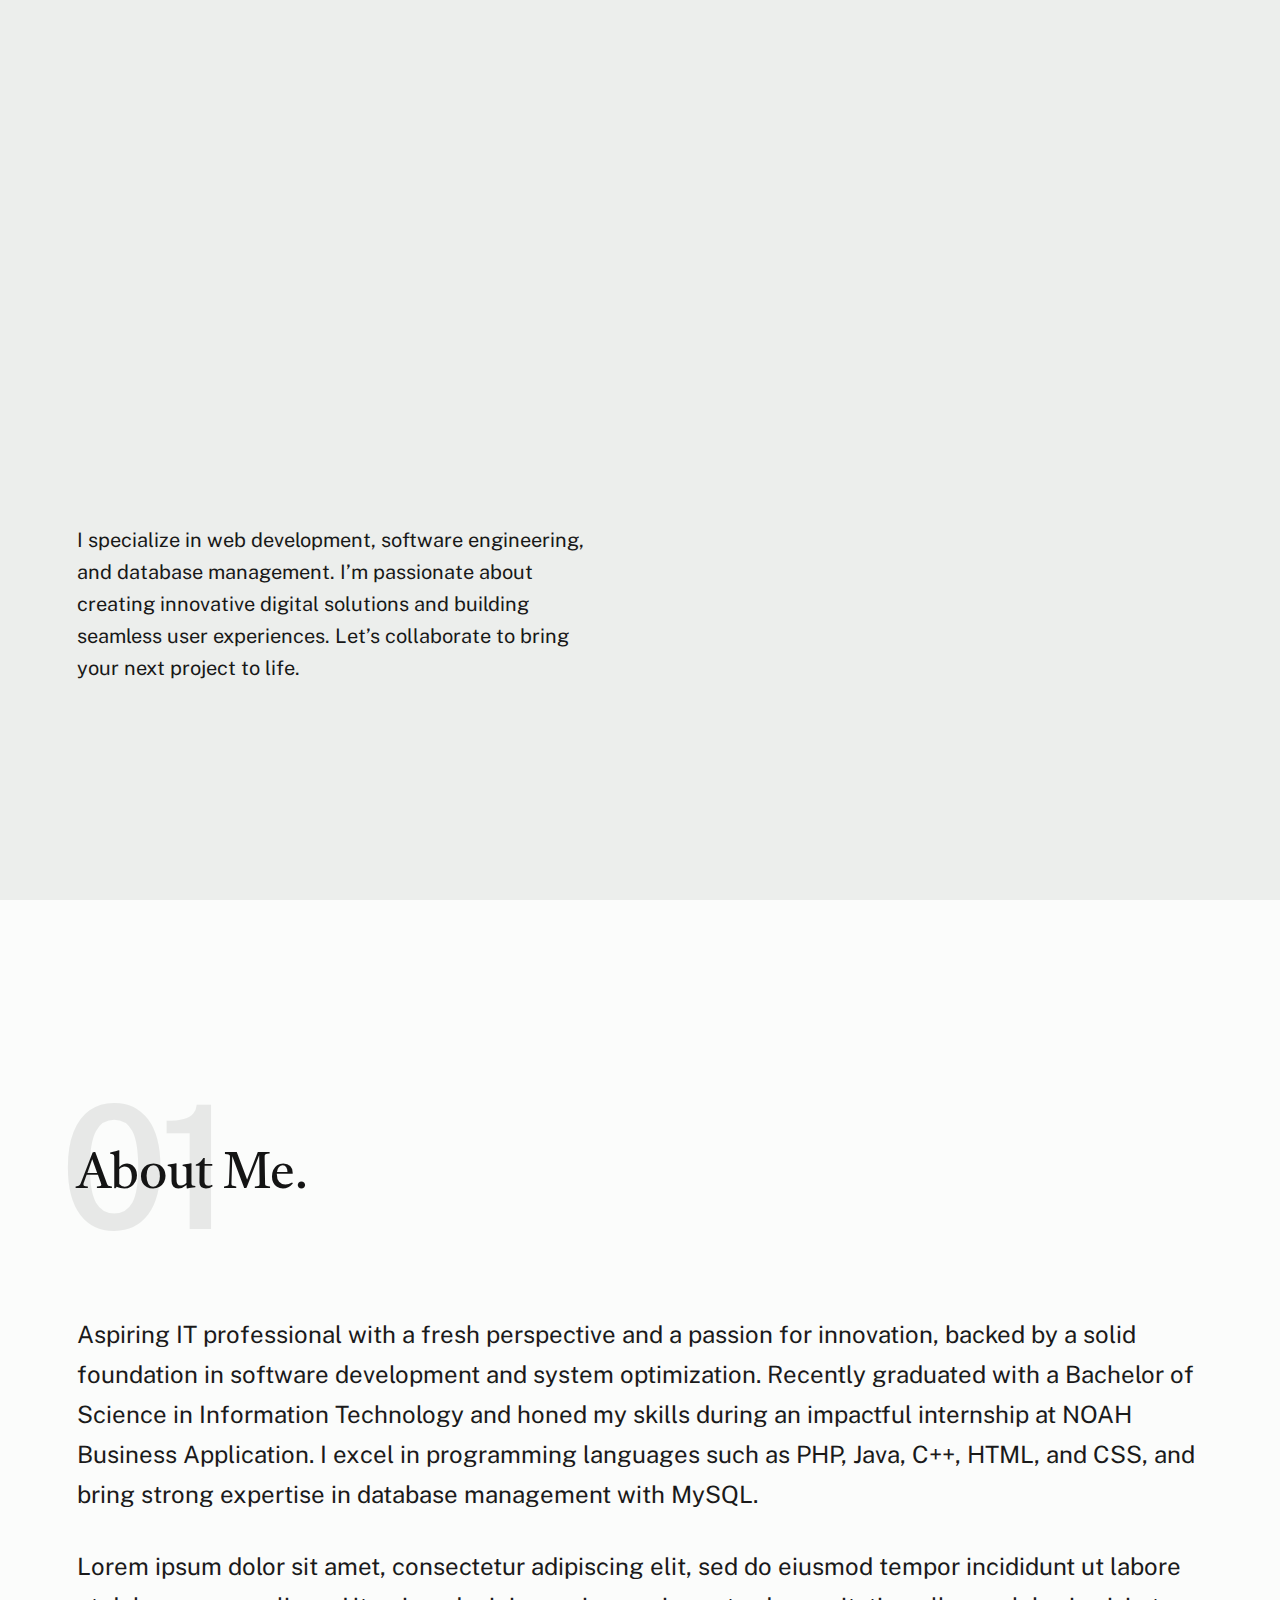
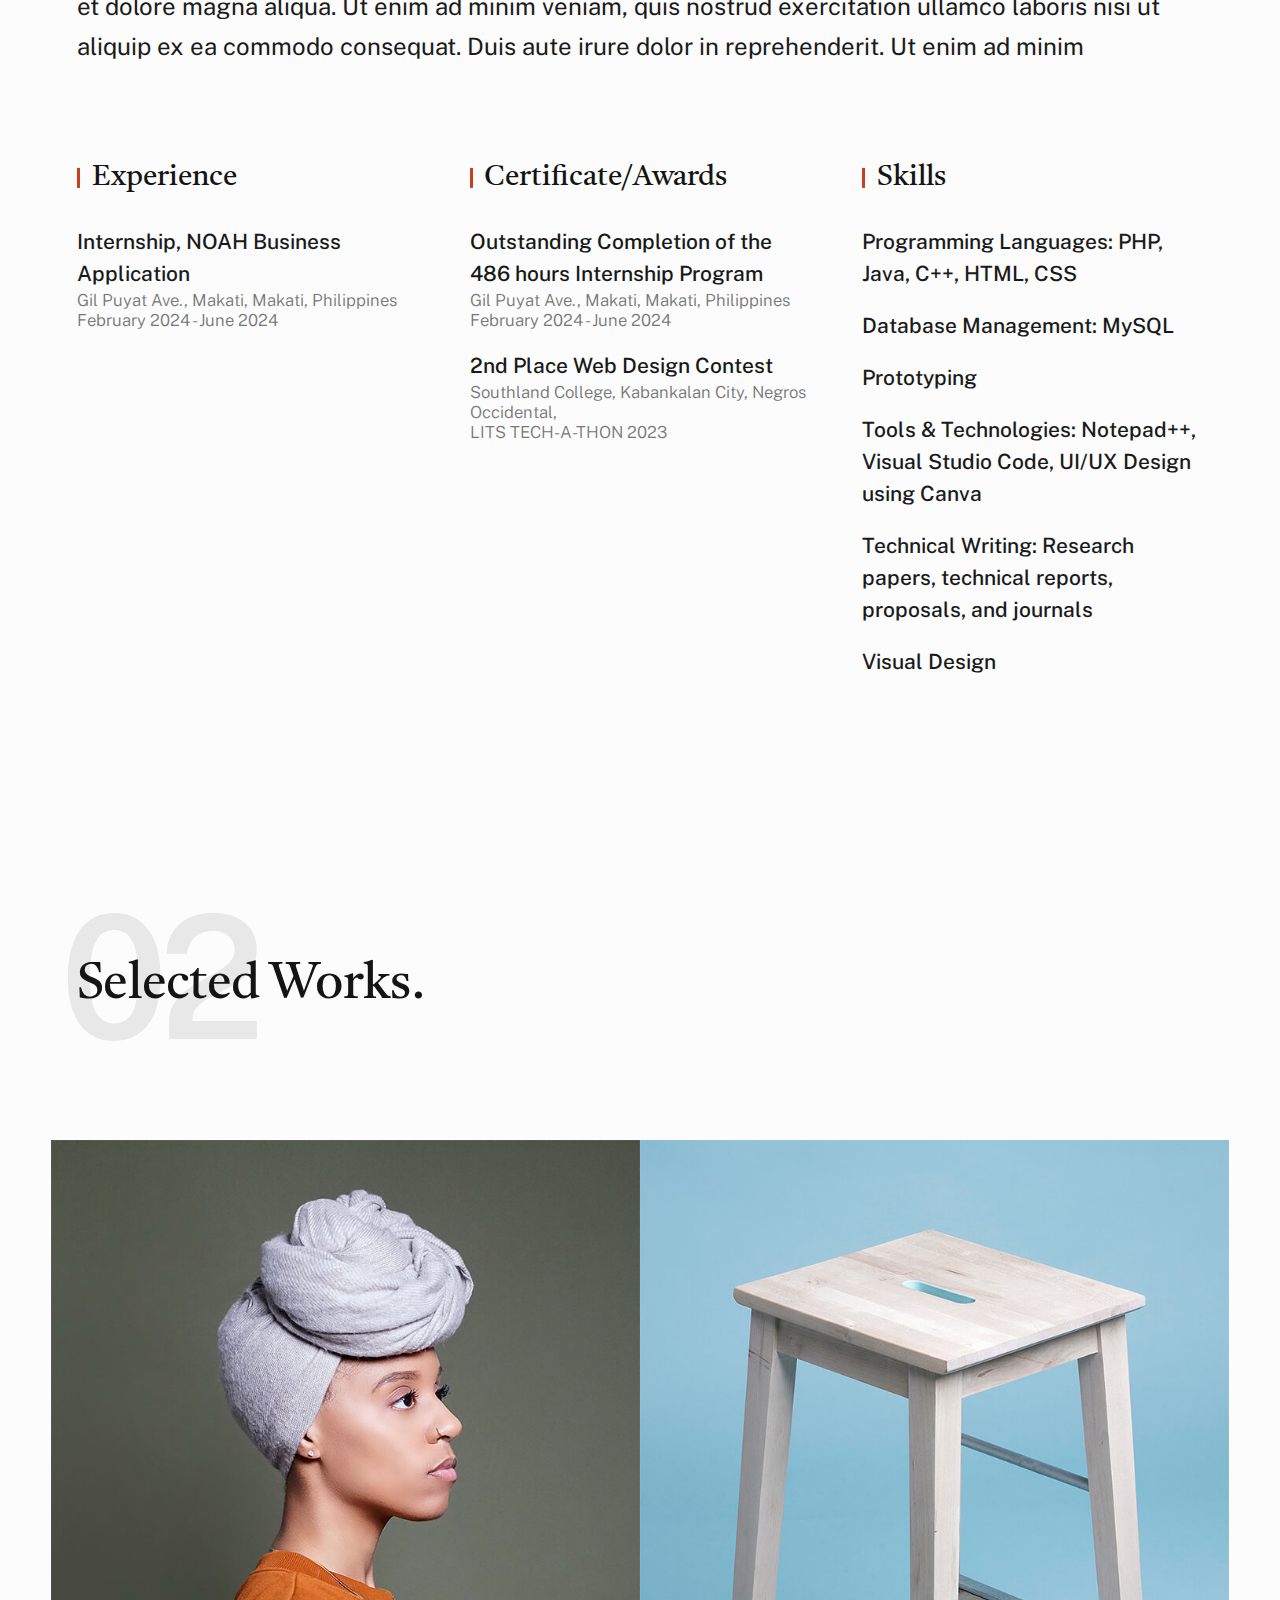
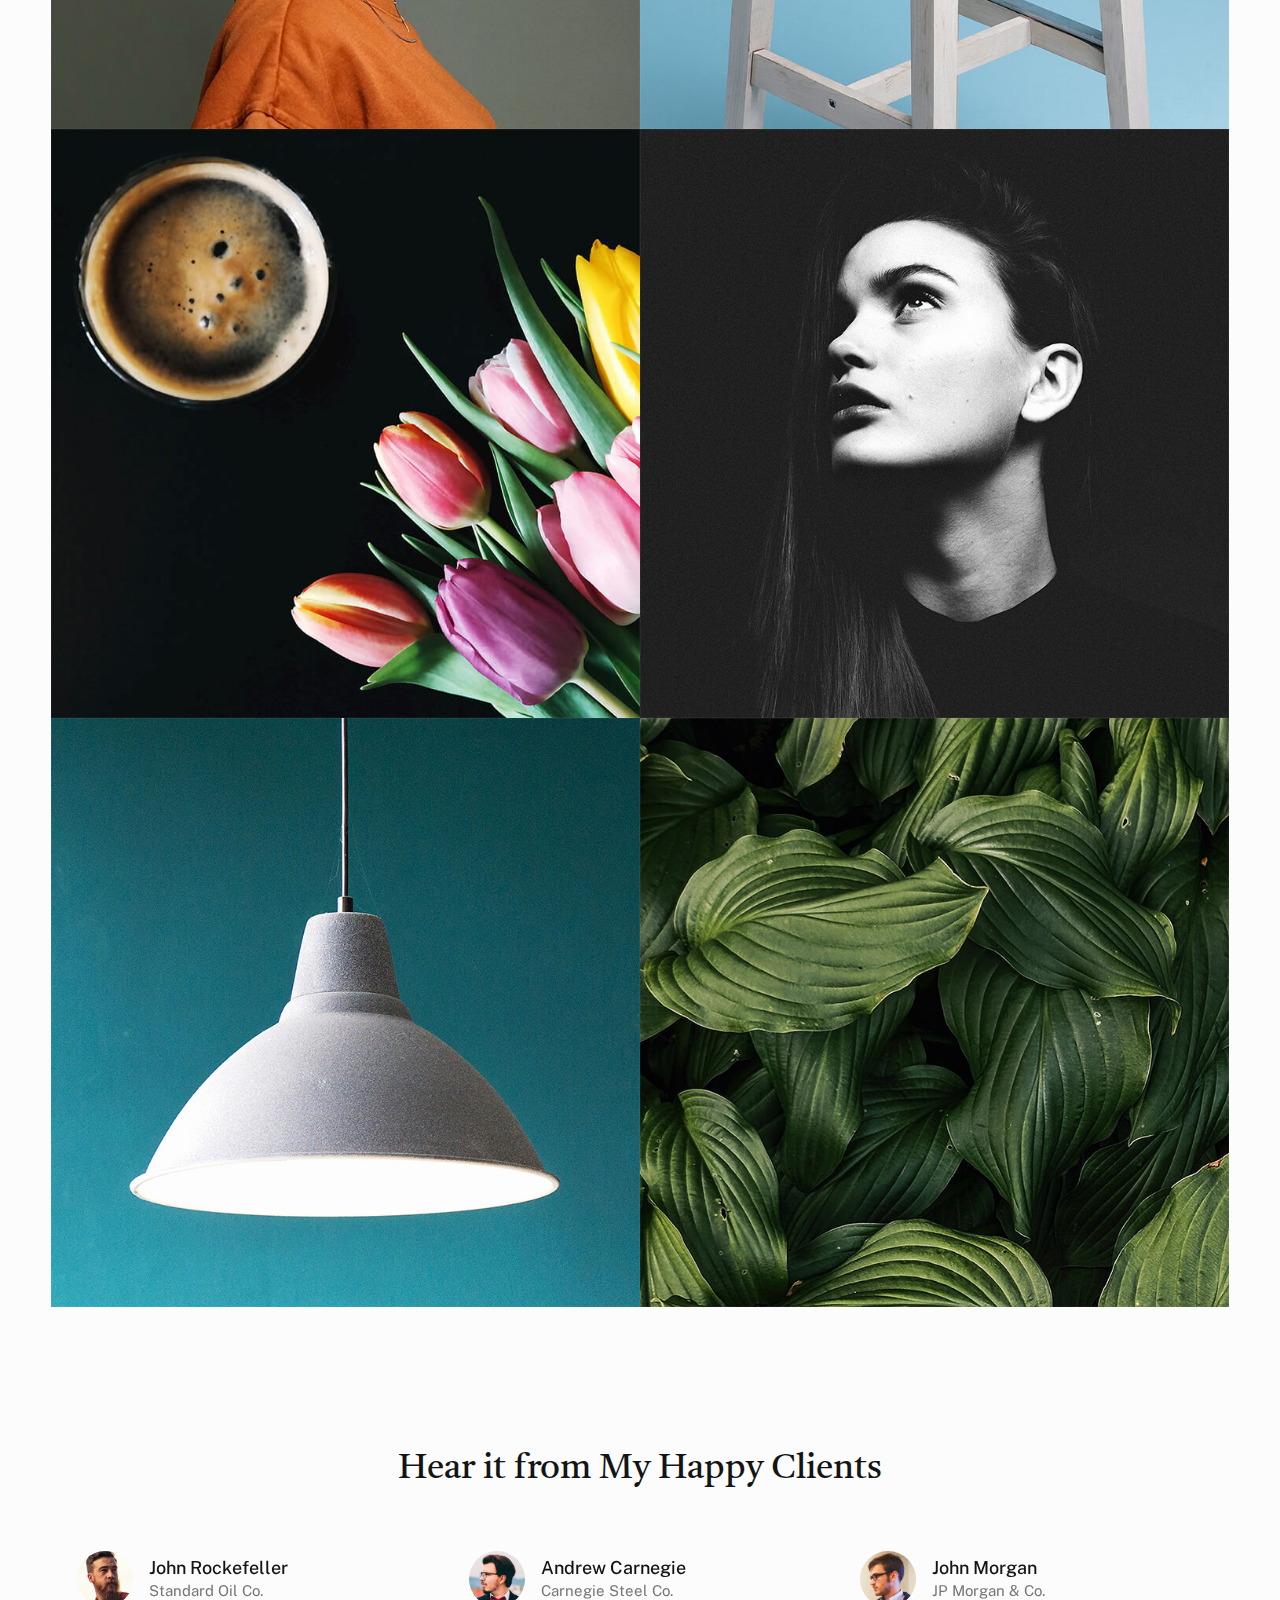
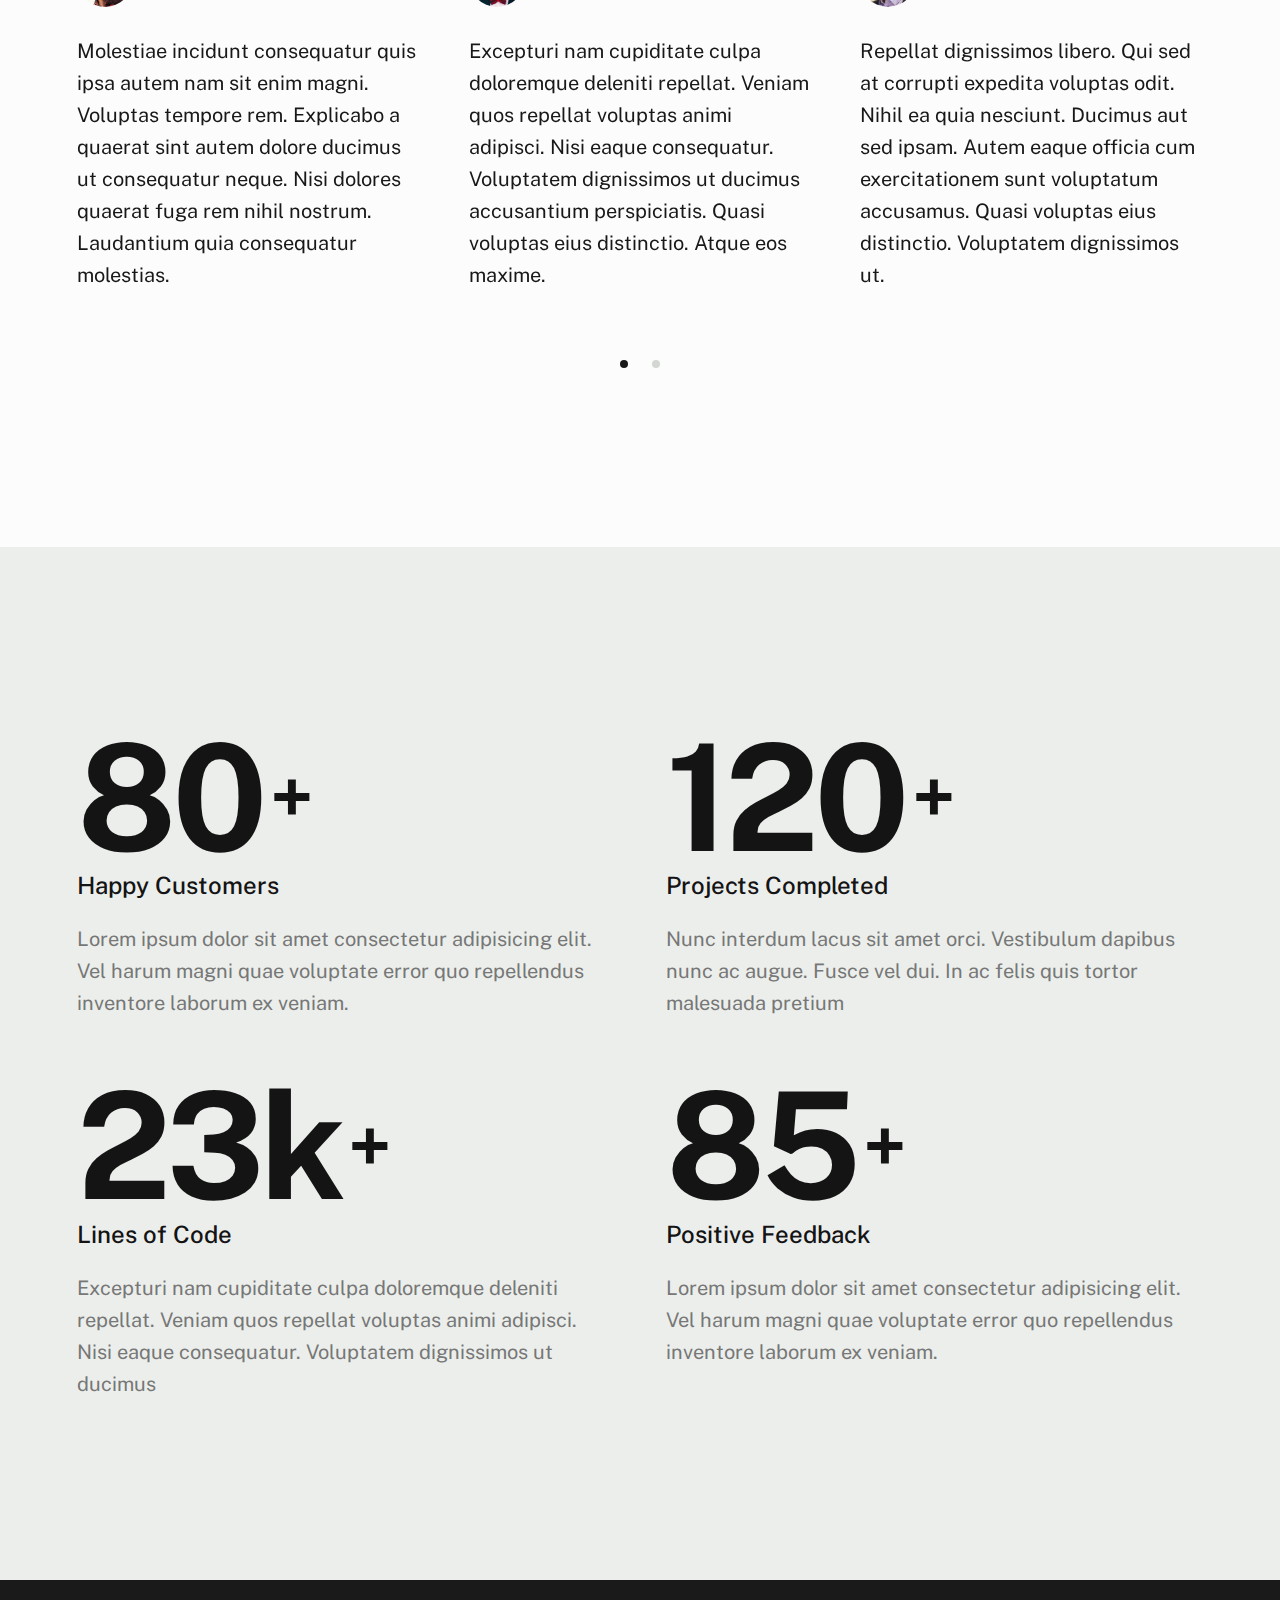
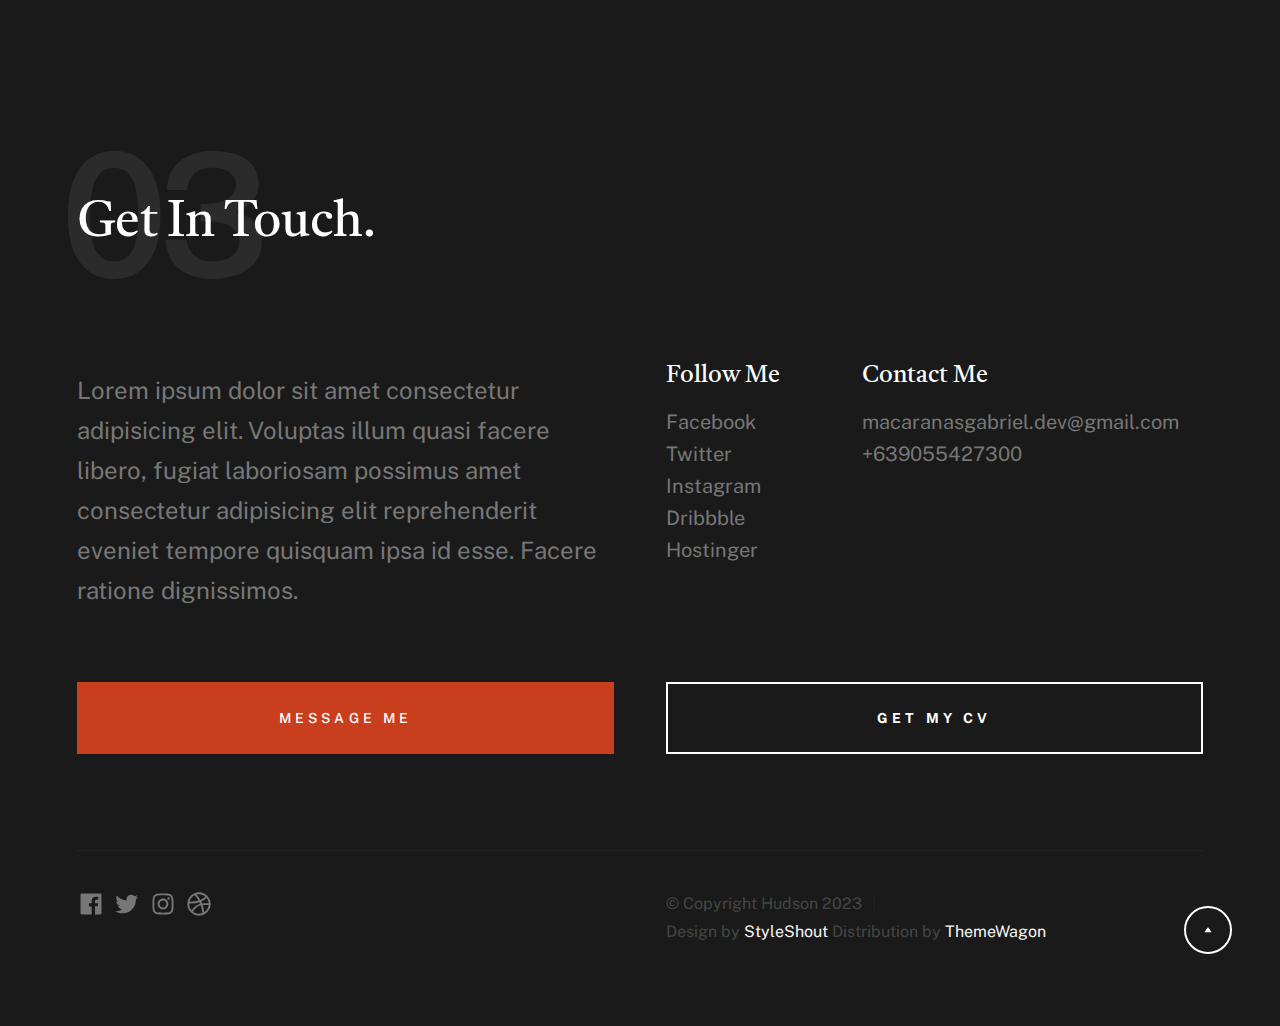
==== index.html @ a1811184 "Add files via upload" ====
<!DOCTYPE html>
<html lang="en" class="no-js" >
<head>

    <!--- basic page needs
    ================================================== -->
    <meta charset="utf-8">
    <meta name="viewport" content="width=device-width, initial-scale=1">
    <title>gam8boy</title>

    <script>
        document.documentElement.classList.remove('no-js');
        document.documentElement.classList.add('js');
    </script>

    <!-- CSS
    ================================================== -->
    <link rel="stylesheet" href="css/vendor.css">
    <link rel="stylesheet" href="css/styles.css">

    <!-- favicons
    ================================================== -->
    <link rel="apple-touch-icon" sizes="180x180" href="apple-touch-icon.png">
    <link rel="icon" type="image/png" sizes="32x32" href="favicon-32x32.png">
    <link rel="icon" type="image/png" sizes="16x16" href="favicon-16x16.png">
    <link rel="manifest" href="site.webmanifest">

</head>


<body id="top">

    
    <!-- preloader
    ================================================== -->
    <div id="preloader">
        <div id="loader" class="dots-fade">
            <div></div>
            <div></div>
            <div></div>
        </div>
    </div>


    <!-- page wrap
    ================================================== -->
    <div id="page" class="s-pagewrap">


        <!-- # site header 
        ================================================== -->
        <header class="s-header">
            <div class="row s-header__inner">

                <div class="s-header__block">
                    <div class="s-header__logo">
                        <a class="logo" href="index.html">
                            <img src="images/logo.svg" alt="Homepage">
                        </a>
                    </div>

                    <a class="s-header__menu-toggle" href="#0"><span>Menu</span></a>
                </div> <!-- end s-header__block -->

                <nav class="s-header__nav">    
                    <ul class="s-header__menu-links">
                        <li class="current"><a class="smoothscroll" href="#intro">Intro</a></li>
                        <li><a class="smoothscroll" href="#about">About</a></li>
                        <li><a class="smoothscroll" href="#works">Works</a></li>
                        <li><a class="smoothscroll" href="#footer">Contact</a></li>
                    </ul> <!-- s-header__menu-links -->    
                </nav> <!-- end s-header__nav -->

            </div> <!-- end s-header__inner -->
        </header> <!-- end s-header -->


        <!-- # intro
        ================================================== -->
        <section id="intro" class="s-intro target-section">

            <div class="row s-intro__content width-sixteen-col">
                <div class="column lg-12 s-intro__content-inner grid-block grid-16">
                    
                    <div class="s-intro__content-text">

                        <div class="s-intro__content-pretitle text-pretitle">Hello</div>
                        <h1 class="s-intro__content-title">
                            I'm Gabriel Macaranas <br>
                 
                        </h1>
                       <p></p> I specialize in web development, software engineering, and database management. I’m passionate about creating innovative digital solutions and building seamless user experiences.
                    Let’s collaborate to bring your next project to life.</p>
                        <div class="s-intro__content-btns">
                            <a class="smoothscroll btn" href="#about">More About Me</a>
                            <a class="smoothscroll btn btn--stroke" href="#footer">Get In Touch</a>
                        </div> <!-- s-intro__content-btns -->

                    </div> <!-- s-intro__content-text -->                     
                    
                </div> <!-- s-intro__content-inner -->  
            </div> <!-- s-intro__content -->

            <ul class="s-intro__social social-list">
                <li>
                    <a href="#0">
                        <svg xmlns="http://www.w3.org/2000/svg" width="24" height="24" viewBox="0 0 24 24" style="fill:rgba(0, 0, 0, 1);transform:;-ms-filter:"><path d="M20,3H4C3.447,3,3,3.448,3,4v16c0,0.552,0.447,1,1,1h8.615v-6.96h-2.338v-2.725h2.338v-2c0-2.325,1.42-3.592,3.5-3.592 c0.699-0.002,1.399,0.034,2.095,0.107v2.42h-1.435c-1.128,0-1.348,0.538-1.348,1.325v1.735h2.697l-0.35,2.725h-2.348V21H20 c0.553,0,1-0.448,1-1V4C21,3.448,20.553,3,20,3z"></path></svg>
                        <span class="u-screen-reader-text">Facebook</span>
                    </a>
                </li>
                <li>
                    <a href="#0">
                        <svg xmlns="http://www.w3.org/2000/svg" width="24" height="24" viewBox="0 0 24 24" style="fill:rgba(0, 0, 0, 1);transform:;-ms-filter:"><path d="M19.633,7.997c0.013,0.175,0.013,0.349,0.013,0.523c0,5.325-4.053,11.461-11.46,11.461c-2.282,0-4.402-0.661-6.186-1.809 c0.324,0.037,0.636,0.05,0.973,0.05c1.883,0,3.616-0.636,5.001-1.721c-1.771-0.037-3.255-1.197-3.767-2.793 c0.249,0.037,0.499,0.062,0.761,0.062c0.361,0,0.724-0.05,1.061-0.137c-1.847-0.374-3.23-1.995-3.23-3.953v-0.05 c0.537,0.299,1.16,0.486,1.82,0.511C3.534,9.419,2.823,8.184,2.823,6.787c0-0.748,0.199-1.434,0.548-2.032 c1.983,2.443,4.964,4.04,8.306,4.215c-0.062-0.3-0.1-0.611-0.1-0.923c0-2.22,1.796-4.028,4.028-4.028 c1.16,0,2.207,0.486,2.943,1.272c0.91-0.175,1.782-0.512,2.556-0.973c-0.299,0.935-0.936,1.721-1.771,2.22 c0.811-0.088,1.597-0.312,2.319-0.624C21.104,6.712,20.419,7.423,19.633,7.997z"></path></svg>
                        <span class="u-screen-reader-text">Twitter</span>
                    </a>
                </li>
                <li>
                    <a href="#0">
                        <svg xmlns="http://www.w3.org/2000/svg" width="24" height="24" viewBox="0 0 24 24" style="fill:rgba(0, 0, 0, 1);transform:;-ms-filter:"><path d="M11.999,7.377c-2.554,0-4.623,2.07-4.623,4.623c0,2.554,2.069,4.624,4.623,4.624c2.552,0,4.623-2.07,4.623-4.624 C16.622,9.447,14.551,7.377,11.999,7.377L11.999,7.377z M11.999,15.004c-1.659,0-3.004-1.345-3.004-3.003 c0-1.659,1.345-3.003,3.004-3.003s3.002,1.344,3.002,3.003C15.001,13.659,13.658,15.004,11.999,15.004L11.999,15.004z"></path><circle cx="16.806" cy="7.207" r="1.078"></circle><path d="M20.533,6.111c-0.469-1.209-1.424-2.165-2.633-2.632c-0.699-0.263-1.438-0.404-2.186-0.42 c-0.963-0.042-1.268-0.054-3.71-0.054s-2.755,0-3.71,0.054C7.548,3.074,6.809,3.215,6.11,3.479C4.9,3.946,3.945,4.902,3.477,6.111 c-0.263,0.7-0.404,1.438-0.419,2.186c-0.043,0.962-0.056,1.267-0.056,3.71c0,2.442,0,2.753,0.056,3.71 c0.015,0.748,0.156,1.486,0.419,2.187c0.469,1.208,1.424,2.164,2.634,2.632c0.696,0.272,1.435,0.426,2.185,0.45 c0.963,0.042,1.268,0.055,3.71,0.055s2.755,0,3.71-0.055c0.747-0.015,1.486-0.157,2.186-0.419c1.209-0.469,2.164-1.424,2.633-2.633 c0.263-0.7,0.404-1.438,0.419-2.186c0.043-0.962,0.056-1.267,0.056-3.71s0-2.753-0.056-3.71C20.941,7.57,20.801,6.819,20.533,6.111z M19.315,15.643c-0.007,0.576-0.111,1.147-0.311,1.688c-0.305,0.787-0.926,1.409-1.712,1.711c-0.535,0.199-1.099,0.303-1.67,0.311 c-0.95,0.044-1.218,0.055-3.654,0.055c-2.438,0-2.687,0-3.655-0.055c-0.569-0.007-1.135-0.112-1.669-0.311 c-0.789-0.301-1.414-0.923-1.719-1.711c-0.196-0.534-0.302-1.099-0.311-1.669c-0.043-0.95-0.053-1.218-0.053-3.654 c0-2.437,0-2.686,0.053-3.655c0.007-0.576,0.111-1.146,0.311-1.687c0.305-0.789,0.93-1.41,1.719-1.712 c0.534-0.198,1.1-0.303,1.669-0.311c0.951-0.043,1.218-0.055,3.655-0.055c2.437,0,2.687,0,3.654,0.055 c0.571,0.007,1.135,0.112,1.67,0.311c0.786,0.303,1.407,0.925,1.712,1.712c0.196,0.534,0.302,1.099,0.311,1.669 c0.043,0.951,0.054,1.218,0.054,3.655c0,2.436,0,2.698-0.043,3.654H19.315z"></path></svg>
                        <span class="u-screen-reader-text">Instagram</span>
                    </a>
                </li>
                <li>
                    <a href="#0">
                        <svg xmlns="http://www.w3.org/2000/svg" width="24" height="24" viewBox="0 0 24 24" style="fill: rgba(0, 0, 0, 1);transform: ;msFilter:;"><path d="M20.66 6.98a9.932 9.932 0 0 0-3.641-3.64C15.486 2.447 13.813 2 12 2s-3.486.447-5.02 1.34c-1.533.893-2.747 2.107-3.64 3.64S2 10.187 2 12s.446 3.487 1.34 5.02a9.924 9.924 0 0 0 3.641 3.64C8.514 21.553 10.187 22 12 22s3.486-.447 5.02-1.34a9.932 9.932 0 0 0 3.641-3.64C21.554 15.487 22 13.813 22 12s-.446-3.487-1.34-5.02zM12 3.66c2 0 3.772.64 5.32 1.919-.92 1.174-2.286 2.14-4.1 2.9-1.002-1.813-2.088-3.327-3.261-4.54A7.715 7.715 0 0 1 12 3.66zM5.51 6.8a8.116 8.116 0 0 1 2.711-2.22c1.212 1.201 2.325 2.7 3.34 4.5-2 .6-4.114.9-6.341.9-.573 0-1.006-.013-1.3-.04A8.549 8.549 0 0 1 5.51 6.8zM3.66 12c0-.054.003-.12.01-.2.007-.08.01-.146.01-.2.254.014.641.02 1.161.02 2.666 0 5.146-.367 7.439-1.1.187.373.381.793.58 1.26-1.32.293-2.674 1.006-4.061 2.14S6.4 16.247 5.76 17.5c-1.4-1.587-2.1-3.42-2.1-5.5zM12 20.34c-1.894 0-3.594-.587-5.101-1.759.601-1.187 1.524-2.322 2.771-3.401 1.246-1.08 2.483-1.753 3.71-2.02a29.441 29.441 0 0 1 1.56 6.62 8.166 8.166 0 0 1-2.94.56zm7.08-3.96a8.351 8.351 0 0 1-2.58 2.621c-.24-2.08-.7-4.107-1.379-6.081.932-.066 1.765-.1 2.5-.1.799 0 1.686.034 2.659.1a8.098 8.098 0 0 1-1.2 3.46zm-1.24-5c-1.16 0-2.233.047-3.22.14a27.053 27.053 0 0 0-.68-1.62c2.066-.906 3.532-2.006 4.399-3.3 1.2 1.414 1.854 3.027 1.96 4.84-.812-.04-1.632-.06-2.459-.06z"></path></svg>
                        <span class="u-screen-reader-text">Dribbble</span>
                    </a>
                </li>
                <li>
                    <a href="#0">
                        <svg xmlns="http://www.w3.org/2000/svg" width="24" height="24" viewBox="0 0 24 24" style="fill: rgba(0, 0, 0, 1);transform: ;msFilter:;"><path d="M11.99 2C6.472 2 2 6.473 2 11.99c0 4.232 2.633 7.85 6.35 9.306-.088-.79-.166-2.006.034-2.868.182-.78 1.172-4.966 1.172-4.966s-.299-.599-.299-1.484c0-1.388.805-2.425 1.808-2.425.853 0 1.264.64 1.264 1.407 0 .858-.546 2.139-.827 3.327-.235.994.499 1.805 1.479 1.805 1.775 0 3.141-1.872 3.141-4.575 0-2.392-1.719-4.064-4.173-4.064-2.843 0-4.512 2.132-4.512 4.335 0 .858.331 1.779.744 2.28a.3.3 0 0 1 .069.286c-.076.315-.245.994-.277 1.133-.044.183-.145.222-.335.134-1.247-.581-2.027-2.405-2.027-3.871 0-3.151 2.289-6.045 6.601-6.045 3.466 0 6.159 2.469 6.159 5.77 0 3.444-2.171 6.213-5.184 6.213-1.013 0-1.964-.525-2.29-1.146l-.623 2.374c-.225.868-.834 1.956-1.241 2.62a10 10 0 0 0 2.958.445c5.517 0 9.99-4.473 9.99-9.99S17.507 2 11.99 2"></path></svg>
                        <span class="u-screen-reader-text">Pinterest</span>
                    </a>
                </li>
            </ul> <!-- end s-intro__social -->

            <div class="s-intro__content-media">                               
                <img src="images/intro-bg.jpg" srcset="images/intro-bg.jpg 1x, images/intro-bg.jpg 2x" alt="">
            </div> <!-- s-intro__content-media -->                

            <div class="s-intro__btn-download">
                <a class="btn btn--stroke" href="https://drive.google.com/file/d/1-iJ48mtASFaJ2yY5CncHooMrzCdAATDD/view?usp=drive_linkf">Get My CV</a>
            </div> <!-- end s-intro__btn-download -->
            
            <div class="s-intro__scroll-down">
                <a href="#about" class="smoothscroll">
                    <div class="scroll-icon">
                        <svg xmlns="http://www.w3.org/2000/svg" width="24" height="24" viewBox="0 0 24 24" style="fill: rgba(0, 0, 0, 1);transform: ;msFilter:;"><path d="M11.178 19.569a.998.998 0 0 0 1.644 0l9-13A.999.999 0 0 0 21 5H3a1.002 1.002 0 0 0-.822 1.569l9 13z"></path></svg>
                    </div>
                    <span class="scroll-text u-screen-reader-text">Scroll Down</span>
                </a>
            </div> <!-- s-intro__scroll-down -->

        </section> <!-- end s-intro -->


        <!-- # about
        ================================================== -->
        <section id="about" class="s-about target-section">

            <div class="row s-about__content">
                <div class="column xl-12">    
                    
                    <div class="section-header" data-num="01">
                        <h2 class="text-display-title">About Me.</h2>
                    </div> <!-- end section-header -->

                    <p class="attention-getter">
                        Aspiring IT professional with a fresh perspective and a passion for innovation, backed by a solid foundation in software development and system optimization. Recently graduated with a Bachelor of Science in Information Technology and honed my skills during an impactful internship at NOAH Business Application. I excel in programming languages such as PHP, Java, C++, HTML, and CSS, and bring strong expertise in database management with MySQL.
                    </p>

                    <p class="attention-getter">
                    Lorem ipsum dolor sit amet, consectetur adipiscing elit, sed do eiusmod tempor incididunt ut labore et dolore magna aliqua. Ut enim ad minim veniam, quis nostrud exercitation ullamco laboris nisi ut aliquip ex ea commodo consequat. Duis aute irure dolor in reprehenderit. Ut enim ad minim     
                    </p>

                    <div class="grid-list-items s-about__blocks">

                        <div class="grid-list-items__item s-about__block">
                            <h4 class="s-about__block-title">Experience</h4>
                            <ul class="s-about__list">
                                <li>
                                    Internship, NOAH Business Application
                                    <span>
                                        Gil Puyat Ave., Makati, Makati, Philippines
                                        February 2024 - June 2024
                                    </span>
                                </li>
                            </ul>
                        </div> <!--end s-about__block -->

                        <div class="grid-list-items__item s-about__block">
                            <h4 class="s-about__block-title">Certificate/Awards</h4>

                            <ul class="s-about__list">
                                <li>
                                    <a href="#0">
                                        Outstanding Completion of the 486 hours Internship Program 
                                        <span>
                                            Gil Puyat Ave., Makati, Makati, Philippines
                                            February 2024 - June 2024
                                        </span>
                                    </a>
                                </li>
                                <li>
                                    <a href="#0">
                                        2nd Place Web Design Contest
                                        <span>
                                            Southland College, Kabankalan City, Negros Occidental, <br>
                                            LITS TECH-A-THON 2023
                                        </span>
                                    </a>
                                </li>
                            </ul>
                        </div> <!--end s-about__block -->
                        
                        <div class="grid-list-items__item s-about__block">
                            <h4 class="s-about__block-title">Skills</h4>

                            <ul class="s-about__list">
                                <li>
                                    Programming Languages: PHP, Java, C++, HTML, CSS
                                </li>
                                <li>
                                    Database Management: MySQL
                                </li>
                                <li>
                                    Prototyping
                                </li>
                                <li>
                                    Tools & Technologies: Notepad++, Visual Studio Code,  UI/UX Design using Canva
                                </li>
                                <li>
                                    Technical Writing: Research papers, technical reports, proposals, and journals
                                </li>
                                <li>
                                    Visual Design
                                </li>
                            </ul>
                        </div> <!--end s-about__block -->

                    </div> <!-- grid-list-items -->

                </div> <!--end column -->
            </div> <!--end s-about__content -->
            
        </section> <!-- end s-about -->   



        <!-- # works
        ================================================== -->
        <section id="works" class="s-works target-section">

            <div class="row">
                <div class="column xl-12">
                    <div class="section-header" data-num="02">
                        <h2 class="text-display-title">Selected Works.</h2>
                    </div> <!-- end section-header -->
                </div>
            </div>

            <div class="row folio-entries">

                <div class="column entry">
                    <a href="images/folio/gallery/g-turban.jpg" class="entry__link glightbox" data-glightbox="title: White Knit Cap; description: .entry__desc-01">
                        <div class="entry__thumb">
                            <img src="images/folio/white_turban.jpg" srcset="images/folio/white_turban.jpg 1x, images/folio/white_turban@2x.jpg 2x" alt="">
                        </div>
                        <div class="entry__info">
                            <h4 class="entry__title">White Knit Cap</h4>
                            <div class="entry__cat">Frontend Design</div>
                        </div>
                    </a>

                    <div class="glightbox-desc entry__desc-01">
                        <p>
                        Lorem ipsum dolor sit amet consectetur, adipisicing elit. 
                        Inventore ipsum iste soluta fugiat, impedit illum ducimus 
                        deleniti facilis ab, tempora non! Nisi, tempora provident.
                        <a href="https://www.behance.net/">Project Link</a>.
                        </p>
                    </div>
                </div> <!-- entry -->

                <div class="column entry">
                    <a href="images/folio/gallery/g-woodcraft.jpg" class="entry__link glightbox" data-glightbox="title: WoodCraft; description: .entry__desc-02">
                        <div class="entry__thumb">
                            <img src="images/folio/woodcraft.jpg" srcset="images/folio/woodcraft.jpg 1x, images/folio/woodcraft@2x.jpg 2x" alt="">
                        </div>
                        <div class="entry__info">
                            <h4 class="entry__title">WoodCraft</h4>
                            <div class="entry__cat">Product Design</div>
                        </div>
                    </a>

                    <div class="glightbox-desc entry__desc-02">
                        <p>
                        Lorem ipsum dolor sit amet consectetur, adipisicing elit. 
                        Inventore ipsum iste soluta fugiat, impedit illum ducimus 
                        deleniti facilis ab, tempora non! Nisi, tempora provident.
                        <a href="https://www.behance.net/">Project Link</a>.
                        </p>
                    </div>
                </div> <!-- entry -->

                <div class="column entry">
                    <a href="images/folio/gallery/g-tulips.jpg" class="entry__link glightbox" data-glightbox="title: Caffeine & Tulips; description: .entry__desc-03">
                        <div class="entry__thumb">
                            <img src="images/folio/caffeine_and_tulips.jpg" srcset="images/folio/caffeine_and_tulips.jpg 1x, images/folio/caffeine_and_tulips@2x.jpg 2x" alt="">
                        </div>
                        <div class="entry__info">
                            <h4 class="entry__title">Caffeine & Tulips</h4>
                            <div class="entry__cat">Brand Identity</div>
                        </div>
                    </a>

                    <div class="glightbox-desc entry__desc-03">
                        <p>
                        Lorem ipsum dolor sit amet consectetur, adipisicing elit. 
                        Inventore ipsum iste soluta fugiat, impedit illum ducimus 
                        deleniti facilis ab, tempora non! Nisi, tempora provident.
                        <a href="https://www.behance.net/">Project Link</a>.
                        </p>
                    </div>
                </div> <!-- entry -->

                <div class="column entry">
                    <a href="images/folio/gallery/g-grayscale.jpg" class="entry__link glightbox" data-glightbox="title: Grayscale; description: .entry__desc-04">
                        <div class="entry__thumb">
                            <img src="images/folio/grayscale.jpg" srcset="images/folio/grayscale.jpg 1x, images/folio/grayscale@2x.jpg 2x" alt="">
                        </div>
                        <div class="entry__info">
                            <h4 class="entry__title">Grayscale</h4>
                            <div class="entry__cat">Product Design</div>
                        </div>
                    </a>

                    <div class="glightbox-desc entry__desc-04">
                        <p>
                        Lorem ipsum dolor sit amet consectetur, adipisicing elit. 
                        Inventore ipsum iste soluta fugiat, impedit illum ducimus 
                        deleniti facilis ab, tempora non! Nisi, tempora provident.
                        <a href="https://www.behance.net/">Project Link</a>.
                        </p>
                    </div>
                </div> <!-- entry -->

                <div class="column entry">
                    <a href="images/folio/gallery/g-lamp.jpg" class="entry__link glightbox" data-glightbox="title: The Lamp; description: .entry__desc-05">
                        <div class="entry__thumb">
                            <img src="images/folio/lamp.jpg" srcset="images/folio/lamp.jpg 1x, images/folio/lamp@2x.jpg 2x" alt="">
                        </div>
                        <div class="entry__info">
                            <h4 class="entry__title">The Lamp</h4>
                            <div class="entry__cat">Brand Identity</div>
                        </div>
                    </a>

                    <div class="glightbox-desc entry__desc-05">
                        <p>
                        Lorem ipsum dolor sit amet consectetur, adipisicing elit. 
                        Inventore ipsum iste soluta fugiat, impedit illum ducimus 
                        deleniti facilis ab, tempora non! Nisi, tempora provident.
                        <a href="https://www.behance.net/">Project Link</a>.
                        </p>
                    </div>
                </div> <!-- entry -->

                <div class="column entry">
                    <a href="images/folio/gallery/g-tropical.jpg" class="entry__link glightbox" data-glightbox="title: Tropical; description: .entry__desc-06">
                        <div class="entry__thumb">
                            <img src="images/folio/tropical.jpg" srcset="images/folio/tropical.jpg 1x, images/folio/tropical@2x.jpg 2x" alt="">
                        </div>
                        <div class="entry__info">
                            <h4 class="entry__title">Tropical</h4>
                            <div class="entry__cat">Frontend Design</div>
                        </div>
                    </a>

                    <div class="glightbox-desc entry__desc-06">
                        <p>
                        Lorem ipsum dolor sit amet consectetur, adipisicing elit. 
                        Inventore ipsum iste soluta fugiat, impedit illum ducimus 
                        deleniti facilis ab, tempora non! Nisi, tempora provident.
                        <a href="https://www.behance.net/">Project Link</a>.
                        </p>
                    </div>
                </div> <!-- entry --> 

            </div> <!-- folio entries -->


            <div class="row s-testimonials">
                <div class="column xl-12">

                    <h3 class="s-testimonials__header">Hear it from My Happy Clients</h3>
    
                    <div class="swiper-container s-testimonials__slider">
    
                        <div class="swiper-wrapper">

                            <div class="s-testimonials__slide swiper-slide">
                                <div class="s-testimonials__author">
                                    <img src="images/avatars/user-02.jpg" alt="Author image" class="s-testimonials__avatar">
                                    <cite class="s-testimonials__cite">
                                        <strong>John Rockefeller</strong>
                                        <span>Standard Oil Co.</span>
                                    </cite>
                                </div>
                                <p>
                                Molestiae incidunt consequatur quis ipsa autem nam sit enim magni. Voluptas tempore rem. 
                                Explicabo a quaerat sint autem dolore ducimus ut consequatur neque. Nisi dolores quaerat fuga rem nihil nostrum.
                                Laudantium quia consequatur molestias.
                                </p>
                            </div> <!-- end s-testimonials__slide -->
            
                            <div class="s-testimonials__slide swiper-slide">
                                <div class="s-testimonials__author">
                                    <img src="images/avatars/user-03.jpg" alt="Author image" class="s-testimonials__avatar">
                                    <cite class="s-testimonials__cite">
                                        <strong>Andrew Carnegie</strong>
                                        <span>Carnegie Steel Co.</span>
                                    </cite>
                                </div>
                                <p>
                                Excepturi nam cupiditate culpa doloremque deleniti repellat. Veniam quos repellat voluptas animi adipisci.
                                Nisi eaque consequatur. Voluptatem dignissimos ut ducimus accusantium perspiciatis.
                                Quasi voluptas eius distinctio. Atque eos maxime.
                                </p>
                            </div> <!-- end s-testimonials__slide -->
            
                            <div class="s-testimonials__slide swiper-slide">
                                <div class="s-testimonials__author">
                                    <img src="images/avatars/user-01.jpg" alt="Author image" class="s-testimonials__avatar">
                                    <cite class="s-testimonials__cite">
                                        <strong>John Morgan</strong>
                                        <span>JP Morgan & Co.</span>
                                    </cite>
                                </div>
                                <p>
                                Repellat dignissimos libero. Qui sed at corrupti expedita voluptas odit. Nihil ea quia nesciunt. Ducimus aut sed ipsam.  
                                Autem eaque officia cum exercitationem sunt voluptatum accusamus. Quasi voluptas eius distinctio.
                                Voluptatem dignissimos ut.
                                </p>
                            </div> <!-- end s-testimonials__slide -->
    
                            <div class="s-testimonials__slide swiper-slide">
                                <div class="s-testimonials__author">
                                    <img src="images/avatars/user-06.jpg" alt="Author image" class="s-testimonials__avatar">
                                    <cite class="s-testimonials__cite">
                                        <strong>Henry Ford</strong>
                                        <span>Ford Motor Co.</span>
                                    </cite>
                                </div>
                                <p>
                                Nunc interdum lacus sit amet orci. Vestibulum dapibus nunc ac augue. Fusce vel dui. In ac felis 
                                quis tortor malesuada pretium. Curabitur vestibulum aliquam leo. Qui sed at corrupti expedita voluptas odit. 
                                Nihil ea quia nesciunt. Ducimus aut sed ipsam.
                                </p>
                            </div> <!-- end s-testimonials__slide -->
        
                        </div> <!-- end swiper-wrapper -->
    
                        <div class="swiper-pagination"></div>
    
                    </div> <!-- end swiper-container -->
    
                </div> <!-- end column -->
            </div> <!-- end s-testimonials -->

        </section> <!-- end s-works --> 


        <!-- # numbers
        ================================================== -->
        <section id="numbers" class="s-numbers">

            <div class="row counter-items">

                <div class="column counter-items__item">
                    <div class="num">
                        80
                        <span>+</span>
                    </div>
                    <h5>Happy Customers</h5>
                    <p>
                    Lorem ipsum dolor sit amet consectetur adipisicing elit. 
                    Vel harum magni quae voluptate error quo repellendus inventore 
                    laborum ex veniam. 
                    </p>
                </div> <!-- end counter-items__item -->

                <div class="column counter-items__item">
                    <div class="num">
                        120
                        <span>+</span>
                    </div>
                    <h5>Projects Completed</h5>
                    <p>
                    Nunc interdum lacus sit amet orci. Vestibulum dapibus nunc ac augue. 
                    Fusce vel dui. In ac felis 
                    quis tortor malesuada pretium
                    </p>
                </div> <!-- end counter-items__item -->

                <div class="column counter-items__item">
                    <div class="num">
                        23k
                        <span>+</span>
                    </div>
                    <h5>Lines of Code</h5>
                    <p>
                    Excepturi nam cupiditate culpa doloremque deleniti repellat. Veniam quos repellat voluptas animi adipisci.
                    Nisi eaque consequatur. Voluptatem dignissimos ut ducimus
                    </p>
                </div> <!-- end counter-items__item -->

                <div class="column counter-items__item">
                    <div class="num">
                        85
                        <span>+</span>
                    </div>
                    <h5>Positive Feedback</h5>
                    <p>
                    Lorem ipsum dolor sit amet consectetur adipisicing elit. Vel harum magni quae voluptate error 
                    quo repellendus inventore laborum ex veniam.
                    </p>
                </div> <!-- end counter-items__item -->

            </div>  <!-- end counter-items -->

        </section> <!-- end s-numbers -->


        <!-- # footer 
        ================================================== -->
        <footer id="footer" class="s-footer target-section">

            <div class="row">
                <div class="column lg-12">
                    <div class="section-header light-on-dark" data-num="03">
                        <h2 class="text-display-title">Get In Touch.</h2>
                    </div> <!-- end section-header -->
                </div>
            </div>

            <div class="row s-footer__content">

                <div class="column xl-6 md-12 s-footer__block s-footer__about">                    
                    <p class="attention-getter">
                    Lorem ipsum dolor sit amet consectetur adipisicing elit. Voluptas illum quasi facere libero, 
                    fugiat laboriosam possimus amet consectetur adipisicing elit reprehenderit eveniet tempore quisquam ipsa id esse. Facere ratione dignissimos.
                    </p>               
                </div> <!-- end section-footer__about -->

                <div class="column xl-6 md-12 s-footer__block s-footer__site-links">
                    <div class="row">
                        <div class="column xl-4 lg-5 md-6 tab-12">
                            <h5>Follow Me</h5>
                            <ul class="link-list">
                                <li><a href="#0">Facebook</a></li>
                                <li><a href="#0">Twitter</a></li>
                                <li><a href="#0">Instagram</a></li>
                                <li><a href="#0">Dribbble</a></li>
                                <li><a href="https://styleshout.com/go/hostinger/">Hostinger</a></li>
                            </ul>
                        </div>
                        <div class="column xl-6 md-6 tab-12">
                            <h5>Contact Me</h5>
                            <ul class="link-list">
                                <li><a href="mailto:#0">macaranasgabriel.dev@gmail.com</a></li>
                                <li><a href="tel:+639055427300">+639055427300</a></li>
                            </ul> 
                        </div>
                    </div>                    
                </div> <!-- end section-footer__site-links -->

            </div> <!-- end section-footer__content -->


            <div class="row s-footer__buttons">
               
                <div class="column xl-6 tab-12">
                    <a href="mailto:#0" class="btn btn--primary btn--large u-fullwidth">Message Me</a>
                </div>
          
                <div class="column xl-6 tab-12">                    
                    <a href="https://drive.google.com/file/d/1-iJ48mtASFaJ2yY5CncHooMrzCdAATDD/view?usp=drive_link" class="btn btn--stroke btn--large u-fullwidth">Get My CV</a>
                </div>
            
            </div> <!-- end section-footer__buttons -->              
            
            <div class="row s-footer__bottom">
                
                <div class="column xl-6 lg-12">
                    <ul class="s-footer__social social-list">
                        <li>
                            <a href="#0">
                                <svg xmlns="http://www.w3.org/2000/svg" width="24" height="24" viewBox="0 0 24 24" style="fill:rgba(0, 0, 0, 1);transform:;-ms-filter:"><path d="M20,3H4C3.447,3,3,3.448,3,4v16c0,0.552,0.447,1,1,1h8.615v-6.96h-2.338v-2.725h2.338v-2c0-2.325,1.42-3.592,3.5-3.592 c0.699-0.002,1.399,0.034,2.095,0.107v2.42h-1.435c-1.128,0-1.348,0.538-1.348,1.325v1.735h2.697l-0.35,2.725h-2.348V21H20 c0.553,0,1-0.448,1-1V4C21,3.448,20.553,3,20,3z"></path></svg>
                                <span class="u-screen-reader-text">Facebook</span>
                            </a>
                        </li>
                        <li>
                            <a href="#0">
                                <svg xmlns="http://www.w3.org/2000/svg" width="24" height="24" viewBox="0 0 24 24" style="fill:rgba(0, 0, 0, 1);transform:;-ms-filter:"><path d="M19.633,7.997c0.013,0.175,0.013,0.349,0.013,0.523c0,5.325-4.053,11.461-11.46,11.461c-2.282,0-4.402-0.661-6.186-1.809 c0.324,0.037,0.636,0.05,0.973,0.05c1.883,0,3.616-0.636,5.001-1.721c-1.771-0.037-3.255-1.197-3.767-2.793 c0.249,0.037,0.499,0.062,0.761,0.062c0.361,0,0.724-0.05,1.061-0.137c-1.847-0.374-3.23-1.995-3.23-3.953v-0.05 c0.537,0.299,1.16,0.486,1.82,0.511C3.534,9.419,2.823,8.184,2.823,6.787c0-0.748,0.199-1.434,0.548-2.032 c1.983,2.443,4.964,4.04,8.306,4.215c-0.062-0.3-0.1-0.611-0.1-0.923c0-2.22,1.796-4.028,4.028-4.028 c1.16,0,2.207,0.486,2.943,1.272c0.91-0.175,1.782-0.512,2.556-0.973c-0.299,0.935-0.936,1.721-1.771,2.22 c0.811-0.088,1.597-0.312,2.319-0.624C21.104,6.712,20.419,7.423,19.633,7.997z"></path></svg>
                                <span class="u-screen-reader-text">Twitter</span>
                            </a>
                        </li>
                        <li>
                            <a href="#0">
                                <svg xmlns="http://www.w3.org/2000/svg" width="24" height="24" viewBox="0 0 24 24" style="fill:rgba(0, 0, 0, 1);transform:;-ms-filter:"><path d="M11.999,7.377c-2.554,0-4.623,2.07-4.623,4.623c0,2.554,2.069,4.624,4.623,4.624c2.552,0,4.623-2.07,4.623-4.624 C16.622,9.447,14.551,7.377,11.999,7.377L11.999,7.377z M11.999,15.004c-1.659,0-3.004-1.345-3.004-3.003 c0-1.659,1.345-3.003,3.004-3.003s3.002,1.344,3.002,3.003C15.001,13.659,13.658,15.004,11.999,15.004L11.999,15.004z"></path><circle cx="16.806" cy="7.207" r="1.078"></circle><path d="M20.533,6.111c-0.469-1.209-1.424-2.165-2.633-2.632c-0.699-0.263-1.438-0.404-2.186-0.42 c-0.963-0.042-1.268-0.054-3.71-0.054s-2.755,0-3.71,0.054C7.548,3.074,6.809,3.215,6.11,3.479C4.9,3.946,3.945,4.902,3.477,6.111 c-0.263,0.7-0.404,1.438-0.419,2.186c-0.043,0.962-0.056,1.267-0.056,3.71c0,2.442,0,2.753,0.056,3.71 c0.015,0.748,0.156,1.486,0.419,2.187c0.469,1.208,1.424,2.164,2.634,2.632c0.696,0.272,1.435,0.426,2.185,0.45 c0.963,0.042,1.268,0.055,3.71,0.055s2.755,0,3.71-0.055c0.747-0.015,1.486-0.157,2.186-0.419c1.209-0.469,2.164-1.424,2.633-2.633 c0.263-0.7,0.404-1.438,0.419-2.186c0.043-0.962,0.056-1.267,0.056-3.71s0-2.753-0.056-3.71C20.941,7.57,20.801,6.819,20.533,6.111z M19.315,15.643c-0.007,0.576-0.111,1.147-0.311,1.688c-0.305,0.787-0.926,1.409-1.712,1.711c-0.535,0.199-1.099,0.303-1.67,0.311 c-0.95,0.044-1.218,0.055-3.654,0.055c-2.438,0-2.687,0-3.655-0.055c-0.569-0.007-1.135-0.112-1.669-0.311 c-0.789-0.301-1.414-0.923-1.719-1.711c-0.196-0.534-0.302-1.099-0.311-1.669c-0.043-0.95-0.053-1.218-0.053-3.654 c0-2.437,0-2.686,0.053-3.655c0.007-0.576,0.111-1.146,0.311-1.687c0.305-0.789,0.93-1.41,1.719-1.712 c0.534-0.198,1.1-0.303,1.669-0.311c0.951-0.043,1.218-0.055,3.655-0.055c2.437,0,2.687,0,3.654,0.055 c0.571,0.007,1.135,0.112,1.67,0.311c0.786,0.303,1.407,0.925,1.712,1.712c0.196,0.534,0.302,1.099,0.311,1.669 c0.043,0.951,0.054,1.218,0.054,3.655c0,2.436,0,2.698-0.043,3.654H19.315z"></path></svg>
                                <span class="u-screen-reader-text">Instagram</span>
                            </a>
                        </li>
                        <li>
                            <a href="#0">
                                <svg xmlns="http://www.w3.org/2000/svg" width="24" height="24" viewBox="0 0 24 24" style="fill: rgba(0, 0, 0, 1);transform: ;msFilter:;"><path d="M20.66 6.98a9.932 9.932 0 0 0-3.641-3.64C15.486 2.447 13.813 2 12 2s-3.486.447-5.02 1.34c-1.533.893-2.747 2.107-3.64 3.64S2 10.187 2 12s.446 3.487 1.34 5.02a9.924 9.924 0 0 0 3.641 3.64C8.514 21.553 10.187 22 12 22s3.486-.447 5.02-1.34a9.932 9.932 0 0 0 3.641-3.64C21.554 15.487 22 13.813 22 12s-.446-3.487-1.34-5.02zM12 3.66c2 0 3.772.64 5.32 1.919-.92 1.174-2.286 2.14-4.1 2.9-1.002-1.813-2.088-3.327-3.261-4.54A7.715 7.715 0 0 1 12 3.66zM5.51 6.8a8.116 8.116 0 0 1 2.711-2.22c1.212 1.201 2.325 2.7 3.34 4.5-2 .6-4.114.9-6.341.9-.573 0-1.006-.013-1.3-.04A8.549 8.549 0 0 1 5.51 6.8zM3.66 12c0-.054.003-.12.01-.2.007-.08.01-.146.01-.2.254.014.641.02 1.161.02 2.666 0 5.146-.367 7.439-1.1.187.373.381.793.58 1.26-1.32.293-2.674 1.006-4.061 2.14S6.4 16.247 5.76 17.5c-1.4-1.587-2.1-3.42-2.1-5.5zM12 20.34c-1.894 0-3.594-.587-5.101-1.759.601-1.187 1.524-2.322 2.771-3.401 1.246-1.08 2.483-1.753 3.71-2.02a29.441 29.441 0 0 1 1.56 6.62 8.166 8.166 0 0 1-2.94.56zm7.08-3.96a8.351 8.351 0 0 1-2.58 2.621c-.24-2.08-.7-4.107-1.379-6.081.932-.066 1.765-.1 2.5-.1.799 0 1.686.034 2.659.1a8.098 8.098 0 0 1-1.2 3.46zm-1.24-5c-1.16 0-2.233.047-3.22.14a27.053 27.053 0 0 0-.68-1.62c2.066-.906 3.532-2.006 4.399-3.3 1.2 1.414 1.854 3.027 1.96 4.84-.812-.04-1.632-.06-2.459-.06z"></path></svg>
                                <span class="u-screen-reader-text">Dribbble</span>
                            </a>
                        </li>
                    </ul> 
                </div> <!-- end section-footer__social -->

                <div class="column xl-6 lg-12">
                    <p class="ss-copyright">
                        <span>© Copyright Hudson 2023</span> 
                        <span>Design by <a href="https://styleshout.com/">StyleShout</a> Distribution by <a href="https://themewagon.com">ThemeWagon</a></span>
                    </p>
                </div>

            </div> <!-- end section-footer__bottom -->          

            <div class="ss-go-top">
                <a class="smoothscroll" title="Back to Top" href="#top">                 
                    <svg xmlns="http://www.w3.org/2000/svg" width="24" height="24" viewBox="0 0 24 24" style="fill: rgba(0, 0, 0, 1);transform: ;msFilter:;"><path d="M5.536 21.886a1.004 1.004 0 0 0 1.033-.064l13-9a1 1 0 0 0 0-1.644l-13-9A1 1 0 0 0 5 3v18a1 1 0 0 0 .536.886z"></path></svg>
                </a>                                
                <span>Back To Top</span>   
            </div> <!-- end ss-go-top -->
            
        </footer> <!-- end s-footer -->

    </div> <!-- end page-wrap -->


    <!-- Java Script
    ================================================== -->
    <script src="js/plugins.js"></script>
    <script src="js/main.js"></script>

</body>
</html>
---- css/vendor.css ----
/* ===================================================================
 * Hudson Third-party Stylesheets
 * Template Ver. 1.0.0
 * 04-03-2023
 * -------------------------------------------------------------------
 *
 * TOC:
 * # PrismJS 
 * # Swiper
 * # GLightbox
 *
 * ------------------------------------------------------------------- */
 

/* ===================================================================
 * # PrismJS 1.20.0
 *   https://prismjs.com/download.html#themes=prism-okaidia&languages=markup+css+clike+javascript+markup-templating+php 
 *   
 *   okaidia theme for JavaScript, CSS and HTML
 *   Loosely based on Monokai textmate theme by http://www.monokai.nl/
 *   @author ocodia
 * ------------------------------------------------------------------- */
code[class*=language-],
pre[class*=language-] {
    color          : #f8f8f2;
    background     : none;
    text-shadow    : 0 1px rgba(0, 0, 0, 0.3);
    font-family    : var(--font-mono);
    font-size      : calc(var(--text-size) * 0.9444);
    text-align     : left;
    white-space    : pre;
    word-spacing   : normal;
    word-break     : normal;
    word-wrap      : normal;
    line-height    : var(--vspace-1);
    -moz-tab-size  : 4;
    -o-tab-size    : 4;
    tab-size       : 4;
    -webkit-hyphens: none;
    hyphens        : none;
}

/* Code blocks */
pre[class*=language-] {
    padding : var(--vspace-0_5) 0 var(--vspace-1);
    margin  : var(--vspace-1) 0;
    overflow: auto;
}

:not(pre)>code[class*=language-],
pre[class*=language-] {
    background: #272822;
}

/* Inline code */
:not(pre)>code[class*=language-] {
    padding    : 0.1em;
    white-space: normal;
}

.token.comment,
.token.prolog,
.token.doctype,
.token.cdata {
    color: slategray;
}

.token.punctuation {
    color: #f8f8f2;
}

.token.namespace {
    opacity: 0.7;
}

.token.property,
.token.tag,
.token.constant,
.token.symbol,
.token.deleted {
    color: #f92672;
}

.token.boolean,
.token.number {
    color: #ae81ff;
}

.token.selector,
.token.attr-name,
.token.string,
.token.char,
.token.builtin,
.token.inserted {
    color: #a6e22e;
}

.token.operator,
.token.entity,
.token.url,
.language-css .token.string,
.style .token.string,
.token.variable {
    color: #f8f8f2;
}

.token.atrule,
.token.attr-value,
.token.function,
.token.class-name {
    color: #e6db74;
}

.token.keyword {
    color: #66d9ef;
}

.token.regex,
.token.important {
    color: #fd971f;
}

.token.important,
.token.bold {
    font-weight: bold;
}

.token.italic {
    font-style: italic;
}

.token.entity {
    cursor: help;
}


/* ===================================================================
 * # Swiper 6.4.5
 *   Most modern mobile touch slider and framework with hardware accelerated transitions
 *   https://swiperjs.com
 *
 *   Copyright 2014-2020 Vladimir Kharlampidi
 *
 *   Released under the MIT License
 *
 *   Released on: December 18, 2020
 * ------------------------------------------------------------------- */
@font-face {
    font-family: "swiper-icons";
    src        : url("data:application/font-woff;charset=utf-8;base64, [base64]//wADZ2x5ZgAAAywAAADMAAAD2MHtryVoZWFkAAABbAAAADAAAAA2E2+eoWhoZWEAAAGcAAAAHwAAACQC9gDzaG10eAAAAigAAAAZAAAArgJkABFsb2NhAAAC0AAAAFoAAABaFQAUGG1heHAAAAG8AAAAHwAAACAAcABAbmFtZQAAA/gAAAE5AAACXvFdBwlwb3N0AAAFNAAAAGIAAACE5s74hXjaY2BkYGAAYpf5Hu/j+W2+MnAzMYDAzaX6QjD6/4//Bxj5GA8AuRwMYGkAPywL13jaY2BkYGA88P8Agx4j+/8fQDYfA1AEBWgDAIB2BOoAeNpjYGRgYNBh4GdgYgABEMnIABJzYNADCQAACWgAsQB42mNgYfzCOIGBlYGB0YcxjYGBwR1Kf2WQZGhhYGBiYGVmgAFGBiQQkOaawtDAoMBQxXjg/wEGPcYDDA4wNUA2CCgwsAAAO4EL6gAAeNpj2M0gyAACqxgGNWBkZ2D4/wMA+xkDdgAAAHjaY2BgYGaAYBkGRgYQiAHyGMF8FgYHIM3DwMHABGQrMOgyWDLEM1T9/w8UBfEMgLzE////P/5//f/V/xv+r4eaAAeMbAxwIUYmIMHEgKYAYjUcsDAwsLKxc3BycfPw8jEQA/[base64]/uznmfPFBNODM2K7MTQ45YEAZqGP81AmGGcF3iPqOop0r1SPTaTbVkfUe4HXj97wYE+yNwWYxwWu4v1ugWHgo3S1XdZEVqWM7ET0cfnLGxWfkgR42o2PvWrDMBSFj/IHLaF0zKjRgdiVMwScNRAoWUoH78Y2icB/yIY09An6AH2Bdu/UB+yxopYshQiEvnvu0dURgDt8QeC8PDw7Fpji3fEA4z/PEJ6YOB5hKh4dj3EvXhxPqH/SKUY3rJ7srZ4FZnh1PMAtPhwP6fl2PMJMPDgeQ4rY8YT6Gzao0eAEA409DuggmTnFnOcSCiEiLMgxCiTI6Cq5DZUd3Qmp10vO0LaLTd2cjN4fOumlc7lUYbSQcZFkutRG7g6JKZKy0RmdLY680CDnEJ+UMkpFFe1RN7nxdVpXrC4aTtnaurOnYercZg2YVmLN/d/gczfEimrE/fs/bOuq29Zmn8tloORaXgZgGa78yO9/cnXm2BpaGvq25Dv9S4E9+5SIc9PqupJKhYFSSl47+Qcr1mYNAAAAeNptw0cKwkAAAMDZJA8Q7OUJvkLsPfZ6zFVERPy8qHh2YER+3i/BP83vIBLLySsoKimrqKqpa2hp6+jq6RsYGhmbmJqZSy0sraxtbO3sHRydnEMU4uR6yx7JJXveP7WrDycAAAAAAAH//wACeNpjYGRgYOABYhkgZgJCZgZNBkYGLQZtIJsFLMYAAAw3ALgAeNolizEKgDAQBCchRbC2sFER0YD6qVQiBCv/H9ezGI6Z5XBAw8CBK/m5iQQVauVbXLnOrMZv2oLdKFa8Pjuru2hJzGabmOSLzNMzvutpB3N42mNgZGBg4GKQYzBhYMxJLMlj4GBgAYow/P/PAJJhLM6sSoWKfWCAAwDAjgbRAAB42mNgYGBkAIIbCZo5IPrmUn0hGA0AO8EFTQAA") format("woff");
    font-weight: 400;
    font-style : normal;
}

:root {
    --swiper-theme-color: #007aff;
}

.swiper-container {
    margin-left : auto;
    margin-right: auto;
    position    : relative;
    overflow    : hidden;
    list-style  : none;
    padding     : 0;
    /* Fix of Webkit flickering */
    z-index     : 1;
}

.swiper-container-vertical>.swiper-wrapper {
    flex-direction: column;
}

.swiper-wrapper {
    position           : relative;
    width              : 100%;
    height             : 100%;
    z-index            : 1;
    display            : flex;
    transition-property: transform;
    box-sizing         : content-box;
}

.swiper-container-android .swiper-slide,
.swiper-wrapper {
    transform: translate3d(0px, 0, 0);
}

.swiper-container-multirow>.swiper-wrapper {
    flex-wrap: wrap;
}

.swiper-container-multirow-column>.swiper-wrapper {
    flex-wrap     : wrap;
    flex-direction: column;
}

.swiper-container-free-mode>.swiper-wrapper {
    transition-timing-function: ease-out;
    margin                    : 0 auto;
}

.swiper-slide {
    flex-shrink        : 0;
    width              : 100%;
    height             : 100%;
    position           : relative;
    transition-property: transform;
}

.swiper-slide-invisible-blank {
    visibility: hidden;
}

/* Auto Height */
.swiper-container-autoheight,
.swiper-container-autoheight .swiper-slide {
    height: auto;
}

.swiper-container-autoheight .swiper-wrapper {
    align-items        : flex-start;
    transition-property: transform, height;
}

/* 3D Effects */
.swiper-container-3d {
    perspective: 1200px;
}

.swiper-container-3d .swiper-wrapper,
.swiper-container-3d .swiper-slide,
.swiper-container-3d .swiper-slide-shadow-left,
.swiper-container-3d .swiper-slide-shadow-right,
.swiper-container-3d .swiper-slide-shadow-top,
.swiper-container-3d .swiper-slide-shadow-bottom,
.swiper-container-3d .swiper-cube-shadow {
    transform-style: preserve-3d;
}

.swiper-container-3d .swiper-slide-shadow-left,
.swiper-container-3d .swiper-slide-shadow-right,
.swiper-container-3d .swiper-slide-shadow-top,
.swiper-container-3d .swiper-slide-shadow-bottom {
    position      : absolute;
    left          : 0;
    top           : 0;
    width         : 100%;
    height        : 100%;
    pointer-events: none;
    z-index       : 10;
}

.swiper-container-3d .swiper-slide-shadow-left {
    background-image: linear-gradient(to left, rgba(0, 0, 0, 0.5), rgba(0, 0, 0, 0));
}

.swiper-container-3d .swiper-slide-shadow-right {
    background-image: linear-gradient(to right, rgba(0, 0, 0, 0.5), rgba(0, 0, 0, 0));
}

.swiper-container-3d .swiper-slide-shadow-top {
    background-image: linear-gradient(to top, rgba(0, 0, 0, 0.5), rgba(0, 0, 0, 0));
}

.swiper-container-3d .swiper-slide-shadow-bottom {
    background-image: linear-gradient(to bottom, rgba(0, 0, 0, 0.5), rgba(0, 0, 0, 0));
}

/* CSS Mode */
.swiper-container-css-mode>.swiper-wrapper {
    overflow          : auto;
    scrollbar-width   : none;
    /* For Firefox */
    -ms-overflow-style: none;
    /* For Internet Explorer and Edge */
}

.swiper-container-css-mode>.swiper-wrapper::-webkit-scrollbar {
    display: none;
}

.swiper-container-css-mode>.swiper-wrapper>.swiper-slide {
    scroll-snap-align: start start;
}

.swiper-container-horizontal.swiper-container-css-mode>.swiper-wrapper {
    scroll-snap-type: x mandatory;
}

.swiper-container-vertical.swiper-container-css-mode>.swiper-wrapper {
    scroll-snap-type: y mandatory;
}

:root {
    --swiper-navigation-size : 44px;
    /*
    --swiper-navigation-color: var(--swiper-theme-color);
    */
}

.swiper-button-prev,
.swiper-button-next {
    position       : absolute;
    top            : 50%;
    width          : calc(var(--swiper-navigation-size) / 44 * 27);
    height         : var(--swiper-navigation-size);
    margin-top     : calc(-1 * var(--swiper-navigation-size) / 2);
    z-index        : 10;
    cursor         : pointer;
    display        : flex;
    align-items    : center;
    justify-content: center;
    color          : var(--swiper-navigation-color, var(--swiper-theme-color));
}

.swiper-button-prev.swiper-button-disabled,
.swiper-button-next.swiper-button-disabled {
    opacity       : 0.35;
    cursor        : auto;
    pointer-events: none;
}

.swiper-button-prev:after,
.swiper-button-next:after {
    font-family   : swiper-icons;
    font-size     : var(--swiper-navigation-size);
    text-transform: none !important;
    letter-spacing: 0;
    text-transform: none;
    font-variant  : initial;
    line-height   : 1;
}

.swiper-button-prev,
.swiper-container-rtl .swiper-button-next {
    left : 10px;
    right: auto;
}

.swiper-button-prev:after,
.swiper-container-rtl .swiper-button-next:after {
    content: "prev";
}

.swiper-button-next,
.swiper-container-rtl .swiper-button-prev {
    right: 10px;
    left : auto;
}

.swiper-button-next:after,
.swiper-container-rtl .swiper-button-prev:after {
    content: "next";
}

.swiper-button-prev.swiper-button-white,
.swiper-button-next.swiper-button-white {
    --swiper-navigation-color: #ffffff;
}

.swiper-button-prev.swiper-button-black,
.swiper-button-next.swiper-button-black {
    --swiper-navigation-color: #000000;
}

.swiper-button-lock {
    display: none;
}

:root {
    /*
    --swiper-pagination-color: var(--swiper-theme-color);
    */
}

.swiper-pagination {
    position  : absolute;
    text-align: center;
    transition: 300ms opacity;
    transform : translate3d(0, 0, 0);
    z-index   : 10;
}

.swiper-pagination.swiper-pagination-hidden {
    opacity: 0;
}

/* Common Styles */
.swiper-pagination-fraction,
.swiper-pagination-custom,
.swiper-container-horizontal>.swiper-pagination-bullets {
    bottom: 10px;
    left  : 0;
    width : 100%;
}

/* Bullets */
.swiper-pagination-bullets-dynamic {
    overflow : hidden;
    font-size: 0;
}

.swiper-pagination-bullets-dynamic .swiper-pagination-bullet {
    transform: scale(0.33);
    position : relative;
}

.swiper-pagination-bullets-dynamic .swiper-pagination-bullet-active {
    transform: scale(1);
}

.swiper-pagination-bullets-dynamic .swiper-pagination-bullet-active-main {
    transform: scale(1);
}

.swiper-pagination-bullets-dynamic .swiper-pagination-bullet-active-prev {
    transform: scale(0.66);
}

.swiper-pagination-bullets-dynamic .swiper-pagination-bullet-active-prev-prev {
    transform: scale(0.33);
}

.swiper-pagination-bullets-dynamic .swiper-pagination-bullet-active-next {
    transform: scale(0.66);
}

.swiper-pagination-bullets-dynamic .swiper-pagination-bullet-active-next-next {
    transform: scale(0.33);
}

.swiper-pagination-bullet {
    width        : 8px;
    height       : 8px;
    display      : inline-block;
    border-radius: 100%;
    background   : #000;
    opacity      : 0.2;
}

button.swiper-pagination-bullet {
    border            : none;
    margin            : 0;
    padding           : 0;
    box-shadow        : none;
    -webkit-appearance: none;
    -moz-appearance   : none;
    appearance        : none;
}

.swiper-pagination-clickable .swiper-pagination-bullet {
    cursor: pointer;
}

.swiper-pagination-bullet-active {
    opacity   : 1;
    background: var(--swiper-pagination-color, var(--swiper-theme-color));
}

.swiper-container-vertical>.swiper-pagination-bullets {
    right    : 10px;
    top      : 50%;
    transform: translate3d(0px, -50%, 0);
}

.swiper-container-vertical>.swiper-pagination-bullets .swiper-pagination-bullet {
    margin : 6px 0;
    display: block;
}

.swiper-container-vertical>.swiper-pagination-bullets.swiper-pagination-bullets-dynamic {
    top      : 50%;
    transform: translateY(-50%);
    width    : 8px;
}

.swiper-container-vertical>.swiper-pagination-bullets.swiper-pagination-bullets-dynamic .swiper-pagination-bullet {
    display   : inline-block;
    transition: 200ms transform, 200ms top;
}

.swiper-container-horizontal>.swiper-pagination-bullets .swiper-pagination-bullet {
    margin: 0 4px;
}

.swiper-container-horizontal>.swiper-pagination-bullets.swiper-pagination-bullets-dynamic {
    left       : 50%;
    transform  : translateX(-50%);
    white-space: nowrap;
}

.swiper-container-horizontal>.swiper-pagination-bullets.swiper-pagination-bullets-dynamic .swiper-pagination-bullet {
    transition: 200ms transform, 200ms left;
}

.swiper-container-horizontal.swiper-container-rtl>.swiper-pagination-bullets-dynamic .swiper-pagination-bullet {
    transition: 200ms transform, 200ms right;
}

/* Progress */
.swiper-pagination-progressbar {
    background: rgba(0, 0, 0, 0.25);
    position  : absolute;
}

.swiper-pagination-progressbar .swiper-pagination-progressbar-fill {
    background      : var(--swiper-pagination-color, var(--swiper-theme-color));
    position        : absolute;
    left            : 0;
    top             : 0;
    width           : 100%;
    height          : 100%;
    transform       : scale(0);
    transform-origin: left top;
}

.swiper-container-rtl .swiper-pagination-progressbar .swiper-pagination-progressbar-fill {
    transform-origin: right top;
}

.swiper-container-horizontal>.swiper-pagination-progressbar,
.swiper-container-vertical>.swiper-pagination-progressbar.swiper-pagination-progressbar-opposite {
    width : 100%;
    height: 4px;
    left  : 0;
    top   : 0;
}

.swiper-container-vertical>.swiper-pagination-progressbar,
.swiper-container-horizontal>.swiper-pagination-progressbar.swiper-pagination-progressbar-opposite {
    width : 4px;
    height: 100%;
    left  : 0;
    top   : 0;
}

.swiper-pagination-white {
    --swiper-pagination-color: #ffffff;
}

.swiper-pagination-black {
    --swiper-pagination-color: #000000;
}

.swiper-pagination-lock {
    display: none;
}

/* Scrollbar */
.swiper-scrollbar {
    border-radius   : 10px;
    position        : relative;
    -ms-touch-action: none;
    background      : rgba(0, 0, 0, 0.1);
}

.swiper-container-horizontal>.swiper-scrollbar {
    position: absolute;
    left    : 1%;
    bottom  : 3px;
    z-index : 50;
    height  : 5px;
    width   : 98%;
}

.swiper-container-vertical>.swiper-scrollbar {
    position: absolute;
    right   : 3px;
    top     : 1%;
    z-index : 50;
    width   : 5px;
    height  : 98%;
}

.swiper-scrollbar-drag {
    height       : 100%;
    width        : 100%;
    position     : relative;
    background   : rgba(0, 0, 0, 0.5);
    border-radius: 10px;
    left         : 0;
    top          : 0;
}

.swiper-scrollbar-cursor-drag {
    cursor: move;
}

.swiper-scrollbar-lock {
    display: none;
}

.swiper-zoom-container {
    width          : 100%;
    height         : 100%;
    display        : flex;
    justify-content: center;
    align-items    : center;
    text-align     : center;
}

.swiper-zoom-container>img,
.swiper-zoom-container>svg,
.swiper-zoom-container>canvas {
    max-width    : 100%;
    max-height   : 100%;
    -o-object-fit: contain;
    object-fit   : contain;
}

.swiper-slide-zoomed {
    cursor: move;
}

/* Preloader */
:root {
    /*
    --swiper-preloader-color: var(--swiper-theme-color);
    */
}

.swiper-lazy-preloader {
    width           : 42px;
    height          : 42px;
    position        : absolute;
    left            : 50%;
    top             : 50%;
    margin-left     : -21px;
    margin-top      : -21px;
    z-index         : 10;
    transform-origin: 50%;
    animation       : swiper-preloader-spin 1s infinite linear;
    box-sizing      : border-box;
    border          : 4px solid var(--swiper-preloader-color, var(--swiper-theme-color));
    border-radius   : 50%;
    border-top-color: transparent;
}

.swiper-lazy-preloader-white {
    --swiper-preloader-color: #fff;
}

.swiper-lazy-preloader-black {
    --swiper-preloader-color: #000;
}

@keyframes swiper-preloader-spin {
    100% {
        transform: rotate(360deg);
    }
}

/* a11y */
.swiper-container .swiper-notification {
    position      : absolute;
    left          : 0;
    top           : 0;
    pointer-events: none;
    opacity       : 0;
    z-index       : -1000;
}

.swiper-container-fade.swiper-container-free-mode .swiper-slide {
    transition-timing-function: ease-out;
}

.swiper-container-fade .swiper-slide {
    pointer-events     : none;
    transition-property: opacity;
}

.swiper-container-fade .swiper-slide .swiper-slide {
    pointer-events: none;
}

.swiper-container-fade .swiper-slide-active,
.swiper-container-fade .swiper-slide-active .swiper-slide-active {
    pointer-events: auto;
}

.swiper-container-cube {
    overflow: visible;
}

.swiper-container-cube .swiper-slide {
    pointer-events             : none;
    -webkit-backface-visibility: hidden;
    backface-visibility        : hidden;
    z-index                    : 1;
    visibility                 : hidden;
    transform-origin           : 0 0;
    width                      : 100%;
    height                     : 100%;
}

.swiper-container-cube .swiper-slide .swiper-slide {
    pointer-events: none;
}

.swiper-container-cube.swiper-container-rtl .swiper-slide {
    transform-origin: 100% 0;
}

.swiper-container-cube .swiper-slide-active,
.swiper-container-cube .swiper-slide-active .swiper-slide-active {
    pointer-events: auto;
}

.swiper-container-cube .swiper-slide-active,
.swiper-container-cube .swiper-slide-next,
.swiper-container-cube .swiper-slide-prev,
.swiper-container-cube .swiper-slide-next+.swiper-slide {
    pointer-events: auto;
    visibility    : visible;
}

.swiper-container-cube .swiper-slide-shadow-top,
.swiper-container-cube .swiper-slide-shadow-bottom,
.swiper-container-cube .swiper-slide-shadow-left,
.swiper-container-cube .swiper-slide-shadow-right {
    z-index                    : 0;
    -webkit-backface-visibility: hidden;
    backface-visibility        : hidden;
}

.swiper-container-cube .swiper-cube-shadow {
    position  : absolute;
    left      : 0;
    bottom    : 0px;
    width     : 100%;
    height    : 100%;
    background: #000;
    opacity   : 0.6;
    filter    : blur(50px);
    z-index   : 0;
}

.swiper-container-flip {
    overflow: visible;
}

.swiper-container-flip .swiper-slide {
    pointer-events             : none;
    -webkit-backface-visibility: hidden;
    backface-visibility        : hidden;
    z-index                    : 1;
}

.swiper-container-flip .swiper-slide .swiper-slide {
    pointer-events: none;
}

.swiper-container-flip .swiper-slide-active,
.swiper-container-flip .swiper-slide-active .swiper-slide-active {
    pointer-events: auto;
}

.swiper-container-flip .swiper-slide-shadow-top,
.swiper-container-flip .swiper-slide-shadow-bottom,
.swiper-container-flip .swiper-slide-shadow-left,
.swiper-container-flip .swiper-slide-shadow-right {
    z-index                    : 0;
    -webkit-backface-visibility: hidden;
    backface-visibility        : hidden;
}


/* ==========================================================================
 * # GLightbox
 *
 * GLightbox 3.2.0
 * https://biati-digital.github.io/glightbox/
 * -------------------------------------------------------------------------- 
 */
.glightbox-container {
    width                      : 100%;
    height                     : 100%;
    position                   : fixed;
    top                        : 0;
    left                       : 0;
    z-index                    : 999999 !important;
    overflow                   : hidden;
    touch-action               : none;
    -webkit-text-size-adjust   : 100%;
    -moz-text-size-adjust      : 100%;
    text-size-adjust           : 100%;
    -webkit-backface-visibility: hidden;
    backface-visibility        : hidden;
    outline                    : none;
}

.glightbox-container.inactive {
    display: none;
}

.glightbox-container .gcontainer {
    position: relative;
    width   : 100%;
    height  : 100%;
    z-index : 9999;
    overflow: hidden;
}

.glightbox-container .gslider {
    transition     : transform 0.4s ease;
    height         : 100%;
    left           : 0;
    top            : 0;
    width          : 100%;
    position       : relative;
    overflow       : hidden;
    display        : flex !important;
    justify-content: center;
    align-items    : center;
    transform      : translate3d(0, 0, 0);
}

.glightbox-container .gslide {
    width              : 100%;
    position           : absolute;
    -webkit-user-select: none;
    -moz-user-select   : none;
    user-select        : none;
    display            : flex;
    align-items        : center;
    justify-content    : center;
    opacity            : 0;
}

.glightbox-container .gslide.current {
    opacity : 1;
    z-index : 99999;
    position: relative;
}

.glightbox-container .gslide.prev {
    opacity: 1;
    z-index: 9999;
}

.glightbox-container .gslide-inner-content {
    width: 100%;
}

.glightbox-container .ginner-container {
    position       : relative;
    width          : 100%;
    display        : flex;
    justify-content: center;
    flex-direction : column;
    max-width      : 100%;
    margin         : auto;
    height         : 100vh;
}

.glightbox-container .ginner-container.gvideo-container {
    width: 100%;
}

.glightbox-container .ginner-container.desc-bottom,
.glightbox-container .ginner-container.desc-top {
    flex-direction: column;
}

.glightbox-container .ginner-container.desc-left,
.glightbox-container .ginner-container.desc-right {
    max-width: 100% !important;
}

.gslide iframe,
.gslide video {
    outline                   : none !important;
    border                    : none;
    min-height                : 165px;
    -webkit-overflow-scrolling: touch;
    touch-action              : auto;
}

.gslide:not(.current) {
    pointer-events: none;
}

.gslide-image {
    align-items: center;
}

.gslide-image img {
    max-height         : 100vh;
    display            : block;
    padding            : 0;
    float              : none;
    outline            : none;
    border             : none;
    -webkit-user-select: none;
    -moz-user-select   : none;
    user-select        : none;
    max-width          : 100vw;
    width              : auto;
    height             : auto;
    -o-object-fit      : cover;
    object-fit         : cover;
    touch-action       : none;
    margin             : auto;
    min-width          : 200px;
}

.desc-top .gslide-image img,
.desc-bottom .gslide-image img {
    width: auto;
}

.desc-left .gslide-image img,
.desc-right .gslide-image img {
    width    : auto;
    max-width: 100%;
}

.gslide-image img.zoomable {
    position: relative;
}

.gslide-image img.dragging {
    cursor    : grabbing !important;
    transition: none;
}

.gslide-video {
    position : relative;
    max-width: 100vh;
    width    : 100% !important;
}

.gslide-video .plyr__poster-enabled.plyr--loading .plyr__poster {
    display: none;
}

.gslide-video .gvideo-wrapper {
    width       : 100%;
    /* max-width: 160vmin; */
    margin      : auto;
}

.gslide-video::before {
    content   : "";
    position  : absolute;
    width     : 100%;
    height    : 100%;
    background: rgba(255, 0, 0, 0.34);
    display   : none;
}

.gslide-video.playing::before {
    display: none;
}

.gslide-video.fullscreen {
    max-width: 100% !important;
    min-width: 100%;
    height   : 75vh;
}

.gslide-video.fullscreen video {
    max-width: 100% !important;
    width    : 100% !important;
}

.gslide-inline {
    background: #fff;
    text-align: left;
    max-height: calc(100vh - 40px);
    overflow  : auto;
    max-width : 100%;
    margin    : auto;
}

.gslide-inline .ginlined-content {
    padding: 20px;
    width  : 100%;
}

.gslide-inline .dragging {
    cursor    : grabbing !important;
    transition: none;
}

.ginlined-content {
    overflow: auto;
    display : block !important;
    opacity : 1;
}

.gslide-external {
    display   : flex;
    width     : 100%;
    min-width : 100%;
    background: #fff;
    padding   : 0;
    overflow  : auto;
    max-height: 75vh;
    height    : 100%;
}

.gslide-media {
    display: flex;
    width  : auto;
}

.zoomed .gslide-media {
    box-shadow: none !important;
}

.desc-top .gslide-media,
.desc-bottom .gslide-media {
    margin        : 0 auto;
    flex-direction: column;
}

.gslide-description {
    position: relative;
    flex    : 1 0 100%;
}

.gslide-description.description-left,
.gslide-description.description-right {
    max-width: 100%;
}

.gslide-description.description-bottom,
.gslide-description.description-top {
    margin: 0 auto;
    width : 100%;
}

.gslide-description p {
    margin-bottom: 12px;
}

.gslide-description p:last-child {
    margin-bottom: 0;
}

.zoomed .gslide-description {
    display: none;
}

.glightbox-button-hidden {
    display: none;
}

/*
 * Description for mobiles
 * something like facebook does the description
 * for the photos
*/
.glightbox-mobile .glightbox-container .gslide-description {
    height        : auto !important;
    width         : 100%;
    position      : absolute;
    bottom        : 0;
    padding       : 19px 11px;
    max-width     : 100vw !important;
    order         : 2 !important;
    max-height    : 78vh;
    overflow      : auto !important;
    background    : linear-gradient(to bottom, rgba(0, 0, 0, 0) 0%, rgba(0, 0, 0, 0.75) 100%);
    transition    : opacity 0.3s linear;
    padding-bottom: 50px;
}

.glightbox-mobile .glightbox-container .gslide-title {
    color    : #fff;
    font-size: 1em;
}

.glightbox-mobile .glightbox-container .gslide-desc {
    color: #a1a1a1;
}

.glightbox-mobile .glightbox-container .gslide-desc a {
    color      : #fff;
    font-weight: bold;
}

.glightbox-mobile .glightbox-container .gslide-desc * {
    color: inherit;
}

.glightbox-mobile .glightbox-container .gslide-desc .desc-more {
    color  : #fff;
    opacity: 0.4;
}

.gdesc-open .gslide-media {
    transition: opacity 0.5s ease;
    opacity   : 0.4;
}

.gdesc-open .gdesc-inner {
    padding-bottom: 30px;
}

.gdesc-closed .gslide-media {
    transition: opacity 0.5s ease;
    opacity   : 1;
}

.greset {
    transition: all 0.3s ease;
}

.gabsolute {
    position: absolute;
}

.grelative {
    position: relative;
}

.glightbox-desc {
    display: none !important;
}

.glightbox-open {
    overflow: hidden;
}

.gloader {
    height            : 25px;
    width             : 25px;
    animation         : lightboxLoader 0.8s infinite linear;
    border            : 2px solid #fff;
    border-right-color: transparent;
    border-radius     : 50%;
    position          : absolute;
    display           : block;
    z-index           : 9999;
    left              : 0;
    right             : 0;
    margin            : 0 auto;
    top               : 47%;
}

.goverlay {
    width      : 100%;
    height     : calc(100vh + 1px);
    position   : fixed;
    top        : -1px;
    left       : 0;
    background : #000;
    will-change: opacity;
}

.glightbox-mobile .goverlay {
    background: #000;
}

.gprev,
.gnext,
.gclose {
    z-index        : 99999;
    cursor         : pointer;
    width          : 26px;
    height         : 44px;
    border         : none;
    display        : flex;
    justify-content: center;
    align-items    : center;
    flex-direction : column;
}

.gprev svg,
.gnext svg,
.gclose svg {
    display: block;
    width  : 25px;
    height : auto;
    margin : 0;
    padding: 0;
}

.gprev.disabled,
.gnext.disabled,
.gclose.disabled {
    opacity: 0.2;
}

.gprev .garrow,
.gnext .garrow,
.gclose .garrow {
    stroke: #fff;
}

.gbtn.focused {
    outline: 2px solid #0f3d81;
}

iframe.wait-autoplay {
    opacity: 0;
}

.glightbox-closing .gnext,
.glightbox-closing .gprev,
.glightbox-closing .gclose {
    opacity: 0 !important;
}

/*Skin */
.glightbox-clean .gslide-description {
    background: #fff;
}

.glightbox-clean .gdesc-inner {
    padding: 22px 20px;
}

.glightbox-clean .gslide-title {
    font-size    : 1em;
    font-weight  : normal;
    font-family  : arial;
    color        : #000;
    margin-bottom: 19px;
    line-height  : 1.4em;
}

.glightbox-clean .gslide-desc {
    font-size    : 0.86em;
    margin-bottom: 0;
    font-family  : arial;
    line-height  : 1.4em;
}

.glightbox-clean .gslide-video {
    background: #000;
}

.glightbox-clean .gprev,
.glightbox-clean .gnext,
.glightbox-clean .gclose {
    background-color: rgba(0, 0, 0, 0.75);
    border-radius   : 4px;
}

.glightbox-clean .gprev path,
.glightbox-clean .gnext path,
.glightbox-clean .gclose path {
    fill: #fff;
}

.glightbox-clean .gprev {
    position: absolute;
    top     : -100%;
    left    : 30px;
    width   : 40px;
    height  : 50px;
}

.glightbox-clean .gnext {
    position: absolute;
    top     : -100%;
    right   : 30px;
    width   : 40px;
    height  : 50px;
}

.glightbox-clean .gclose {
    width   : 35px;
    height  : 35px;
    top     : 15px;
    right   : 10px;
    position: absolute;
}

.glightbox-clean .gclose svg {
    width : 18px;
    height: auto;
}

.glightbox-clean .gclose:hover {
    opacity: 1;
}

/*CSS Animations*/
.gfadeIn {
    animation: gfadeIn 0.5s ease;
}

.gfadeOut {
    animation: gfadeOut 0.5s ease;
}

.gslideOutLeft {
    animation: gslideOutLeft 0.3s ease;
}

.gslideInLeft {
    animation: gslideInLeft 0.3s ease;
}

.gslideOutRight {
    animation: gslideOutRight 0.3s ease;
}

.gslideInRight {
    animation: gslideInRight 0.3s ease;
}

.gzoomIn {
    animation: gzoomIn 0.5s ease;
}

.gzoomOut {
    animation: gzoomOut 0.5s ease;
}

@keyframes lightboxLoader {
    0% {
        transform: rotate(0deg);
    }

    100% {
        transform: rotate(360deg);
    }
}

@keyframes gfadeIn {
    from {
        opacity: 0;
    }

    to {
        opacity: 1;
    }
}

@keyframes gfadeOut {
    from {
        opacity: 1;
    }

    to {
        opacity: 0;
    }
}

@keyframes gslideInLeft {
    from {
        opacity  : 0;
        transform: translate3d(-60%, 0, 0);
    }

    to {
        visibility: visible;
        transform : translate3d(0, 0, 0);
        opacity   : 1;
    }
}

@keyframes gslideOutLeft {
    from {
        opacity   : 1;
        visibility: visible;
        transform : translate3d(0, 0, 0);
    }

    to {
        transform : translate3d(-60%, 0, 0);
        opacity   : 0;
        visibility: hidden;
    }
}

@keyframes gslideInRight {
    from {
        opacity   : 0;
        visibility: visible;
        transform : translate3d(60%, 0, 0);
    }

    to {
        transform: translate3d(0, 0, 0);
        opacity  : 1;
    }
}

@keyframes gslideOutRight {
    from {
        opacity   : 1;
        visibility: visible;
        transform : translate3d(0, 0, 0);
    }

    to {
        transform: translate3d(60%, 0, 0);
        opacity  : 0;
    }
}

@keyframes gzoomIn {
    from {
        opacity  : 0;
        transform: scale3d(0.3, 0.3, 0.3);
    }

    to {
        opacity: 1;
    }
}

@keyframes gzoomOut {
    from {
        opacity: 1;
    }

    50% {
        opacity  : 0;
        transform: scale3d(0.3, 0.3, 0.3);
    }

    to {
        opacity: 0;
    }
}

@media (min-width: 769px) {
    .glightbox-container .ginner-container {
        width         : auto;
        height        : auto;
        flex-direction: row;
    }

    .glightbox-container .ginner-container.desc-top .gslide-description {
        order: 0;
    }

    .glightbox-container .ginner-container.desc-top .gslide-image,
    .glightbox-container .ginner-container.desc-top .gslide-image img {
        order: 1;
    }

    .glightbox-container .ginner-container.desc-left .gslide-description {
        order: 0;
    }

    .glightbox-container .ginner-container.desc-left .gslide-image {
        order: 1;
    }

    .gslide-image img {
        max-height: 97vh;
        max-width : 100%;
    }

    .gslide-image img.zoomable {
        cursor: zoom-in;
    }

    .zoomed .gslide-image img.zoomable {
        cursor: grab;
    }

    .gslide-inline {
        max-height: 95vh;
    }

    .gslide-external {
        max-height: 100vh;
    }

    .gslide-description.description-left,
    .gslide-description.description-right {
        max-width: 275px;
    }

    .glightbox-open {
        height: auto;
    }

    .goverlay {
        background: rgba(0, 0, 0, 0.92);
    }

    .glightbox-clean .gslide-media {
        box-shadow: 1px 2px 9px 0px rgba(0, 0, 0, 0.65);
    }

    .glightbox-clean .description-left .gdesc-inner,
    .glightbox-clean .description-right .gdesc-inner {
        position  : absolute;
        height    : 100%;
        overflow-y: auto;
    }

    .glightbox-clean .gprev,
    .glightbox-clean .gnext,
    .glightbox-clean .gclose {
        background-color: rgba(0, 0, 0, 0.32);
    }

    .glightbox-clean .gprev:hover,
    .glightbox-clean .gnext:hover,
    .glightbox-clean .gclose:hover {
        background-color: rgba(0, 0, 0, 0.7);
    }

    .glightbox-clean .gprev {
        top: 45%;
    }

    .glightbox-clean .gnext {
        top: 45%;
    }
}

@media (min-width: 992px) {
    .glightbox-clean .gclose {
        right: 24px;
    }
}

@media screen and (max-height: 420px) {
    .goverlay {
        background: #000;
    }
}
---- css/styles.css ----
@charset "UTF-8";

/* =================================================================== 
 * Hudson Main Stylesheet
 * Template Ver. 1.0.0
 * 04-03-2023
 * ------------------------------------------------------------------
 *
 * TOC:
 * # SETTINGS
 *      ## fonts 
 *      ## colors
 *      ## spacing and typescale
 *      ## grid variables
 * # CSS RESET
 * # GRID
 * # BASE SETUP
 * # UTILITY CLASSES
 * # TYPOGRAPHY 
 *      ## base type styles
 *      ## additional typography & helper classes
 *      ## lists
 *      ## media 
 *      ## spacing
 * # PRELOADER
 *      ## page loaded
 * # FORM 
 *      ## style placeholder text
 * # BUTTONS
 * # TABLE
 * # COMPONENTS
 *      ## pagination
 *      ## alert box 
 *      ## skillbars
 *      ## stats tabs
 * # PROJECT-WIDE SHARED STYLES
 *      ## section header
 *      ## social list
 *      ## swiper overrides
 *      ## glightbox overrides
 * # GRID-BASED LAYOUTS
 *      ## grid block
 *      ## list grid
 * # PAGE WRAP
 * # SITE HEADER
 *      ## logo
 *      ## main navigation
 *      ## mobile menu toggle
 * # INTRO
 *      ## intro content
 *      ## intro btn cv download
 *      ## intro social
 *      ## intro scroll down
 *      ## intro transitions
 * # ABOUT
 *      ## about blocks
 * # WORKS
 *      ## folio entries 
 *      ## testimonials
 * # NUMBERS
 * # FOOTER
 *      ## copyright
 *      ## go top
 *
 * ------------------------------------------------------------------ */


/* ===================================================================
 * # SETTINGS
 *
 *
 * ------------------------------------------------------------------- */

/* ------------------------------------------------------------------- 
 * ## fonts 
 * ------------------------------------------------------------------- */
@import url("https://fonts.googleapis.com/css2?family=Castoro:ital@0;1&family=Public+Sans:ital,wght@0,300;0,400;0,500;0,600;0,700;1,300;1,400;1,500;1,600;1,700&display=swap");

:root {
    --font-1: "Public Sans", Sans-serif;
    --font-2: "Castoro", Serif;

  /* monospace
   */
    --font-mono: Consolas, "Andale Mono", Courier, "Courier New", monospace;
}

/* ------------------------------------------------------------------- 
 * ## colors
 * ------------------------------------------------------------------- */
:root {

  /* color-1(#C73E1D)
   * color-2(#2F352B)
   * color-3(#1A1A1A)
   */
    --color-1: hsla(12, 75%, 45%, 1);
    --color-2: hsla(96, 10%, 19%, 1);
    --color-3: hsla(0, 0%, 10%, 1);

  /* theme color variations
   */
    --color-1-lightest: hsla(12, 75%, 75%, 1);
    --color-1-lighter : hsla(12, 75%, 65%, 1);
    --color-1-light   : hsla(12, 75%, 55%, 1);
    --color-1-dark    : hsla(12, 75%, 35%, 1);
    --color-1-darker  : hsla(12, 75%, 25%, 1);
    --color-1-darkest : hsla(12, 75%, 15%, 1);

    --color-2-lightest: hsla(96, 10%, 49%, 1);
    --color-2-lighter : hsla(96, 10%, 39%, 1);
    --color-2-light   : hsla(96, 10%, 29%, 1);
    --color-2-dark    : hsla(96, 10%, 10%, 1);
    --color-2-darker  : hsla(96, 10%, 1%, 1);

    --color-3-light: hsla(0, 0%, 16%, 1);
    --color-3-dark : hsla(0, 0%, 8%, 1);

  /* feedback colors
   * color-error(#ffd1d2), color-success(#c8e675), 
   * color-info(#d7ecfb), color-notice(#fff099)
   */
    --color-error          : hsla(359, 100%, 91%, 1);
    --color-success        : hsla(76, 69%, 68%, 1);
    --color-info           : hsla(205, 82%, 91%, 1);
    --color-notice         : hsla(51, 100%, 80%, 1);
    --color-error-content  : hsla(359, 50%, 50%, 1);
    --color-success-content: hsla(76, 29%, 28%, 1);
    --color-info-content   : hsla(205, 32%, 31%, 1);
    --color-notice-content : hsla(51, 30%, 30%, 1);

  /* neutrals
   * generated using 
   * Tint & Shade Generator 
   * (https://maketintsandshades.com/)
   */
    --color-black  : #000000;
    --color-gray-19: #181818;
    --color-gray-18: #2f302f;
    --color-gray-17: #474747;
    --color-gray-16: #5e5f5e;
    --color-gray-15: #767776;
    --color-gray-14: #8e8f8e;
    --color-gray-13: #a5a7a5;
    --color-gray-12: #bdbebd;
    --color-gray-11: #d4d6d4;
    --color-gray-10: #eceeec;
    --color-gray-9 : #eef0ee;
    --color-gray-8 : #f0f1f0;
    --color-gray-7 : #f2f3f2;
    --color-gray-6 : #f4f5f4;
    --color-gray-5 : #f6f7f6;
    --color-gray-4 : #f7f8f7;
    --color-gray-3 : #f9faf9;
    --color-gray-2 : #fbfcfb;
    --color-gray-1 : #fbfcfb;
    --color-white  : #ffffff;

  /* text
   */
    --color-text       : var(--color-gray-19);
    --color-text-dark  : var(--color-3-dark);
    --color-text-light : var(--color-gray-15);
    --color-placeholder: var(--color-gray-13);

  /* link
   */
    --color-link       : var(--color-1);
    --color-link-hover : var(--color-2-lighter);
    --color-link-active: var(--color-2-lighter);

  /* buttons
   */
    --color-btn                   : var(--color-gray-10);
    --color-btn-text              : var(--color-text);
    --color-btn-hover             : var(--color-gray-11);
    --color-btn-hover-text        : var(--color-text);
    --color-btn-primary           : var(--color-1);
    --color-btn-primary-text      : var(--color-white);
    --color-btn-primary-hover     : var(--color-1-light);
    --color-btn-primary-hover-text: var(--color-white);
    --color-btn-stroke            : var(--color-text-dark);
    --color-btn-stroke-text       : var(--color-text-dark);
    --color-btn-stroke-hover      : var(--color-text-dark);
    --color-btn-stroke-hover-text : var(--color-white);

  /* preloader
   */
    --color-preloader-bg: var(--color-gray-10);
    --color-loader      : var(--color-3);
    --color-loader-light: var(--color-gray-14);

  /* others
   */
    --color-body-bg: var(--color-gray-1);
    --color-border : rgba(0, 0, 0, .1);
    --border-radius: 5px;
}

/* ------------------------------------------------------------------- 
 * ## spacing and typescale
 * ------------------------------------------------------------------- */
:root {

  /* spacing
   * base font size: 20px 
   * vertical space unit : 32px
   */
    --base-size     : 62.5%;
    --multiplier    : 1;
    --base-font-size: calc(2rem * var(--multiplier));
    --space         : calc(3.2rem * var(--multiplier));

  /* vertical spacing 
   */
    --vspace-0_125: calc(0.125 * var(--space));
    --vspace-0_25 : calc(0.25 * var(--space));
    --vspace-0_375: calc(0.375 * var(--space));
    --vspace-0_5  : calc(0.5 * var(--space));
    --vspace-0_625: calc(0.625 * var(--space));
    --vspace-0_75 : calc(0.75 * var(--space));
    --vspace-0_875: calc(0.875 * var(--space));
    --vspace-1    : calc(var(--space));
    --vspace-1_25 : calc(1.25 * var(--space));
    --vspace-1_5  : calc(1.5 * var(--space));
    --vspace-1_75 : calc(1.75 * var(--space));
    --vspace-2    : calc(2 * var(--space));
    --vspace-2_5  : calc(2.5 * var(--space));
    --vspace-3    : calc(3 * var(--space));
    --vspace-3_5  : calc(3.5 * var(--space));
    --vspace-4    : calc(4 * var(--space));
    --vspace-4_5  : calc(4.5 * var(--space));
    --vspace-5    : calc(5 * var(--space));
    --vspace-5_5  : calc(5.5 * var(--space));
    --vspace-6    : calc(6 * var(--space));
    --vspace-6_5  : calc(6.5 * var(--space));
    --vspace-7    : calc(7 * var(--space));
    --vspace-7_5  : calc(7.5 * var(--space));
    --vspace-8    : calc(8 * var(--space));
    --vspace-8_5  : calc(8.5 * var(--space));
    --vspace-9    : calc(9 * var(--space));
    --vspace-9_5  : calc(9.5 * var(--space));
    --vspace-10   : calc(10 * var(--space));

  /* type scale
   * ratio 1        :2 | base: 20px
   * -------------------------------------------------------
   *
   * --text-huge-3    = (148.60px)
   * --text-huge-2    = (123.83px)
   * --text-huge-1    = (103.20px)
   * --text-display-3 = (86.00px)
   * --text-display-2 = (71.66px)
   * --text-display-1 = (59.72px)
   * --text-xxxl      = (49.77px)
   * --text-xxl       = (41.47px)
   * --text-xl        = (34.56px)
   * --text-lg        = (28.80px)
   * --text-md        = (24.00px)
   * --text-size      = (20.00px) BASE
   * --text-sm        = (16.67px)
   * --text-xs        = (13.89px)
   *
   * ---------------------------------------------------------
   */
    --text-scale-ratio: 1.2;
    --text-size       : var(--base-font-size);
    --text-xs         : calc((var(--text-size) / var(--text-scale-ratio)) / var(--text-scale-ratio));
    --text-sm         : calc(var(--text-xs) * var(--text-scale-ratio));
    --text-md         : calc(var(--text-sm) * var(--text-scale-ratio) * var(--text-scale-ratio));
    --text-lg         : calc(var(--text-md) * var(--text-scale-ratio));
    --text-xl         : calc(var(--text-lg) * var(--text-scale-ratio));
    --text-xxl        : calc(var(--text-xl) * var(--text-scale-ratio));
    --text-xxxl       : calc(var(--text-xxl) * var(--text-scale-ratio));
    --text-display-1  : calc(var(--text-xxxl) * var(--text-scale-ratio));
    --text-display-2  : calc(var(--text-display-1) * var(--text-scale-ratio));
    --text-display-3  : calc(var(--text-display-2) * var(--text-scale-ratio));
    --text-huge-1     : calc(var(--text-display-3) * var(--text-scale-ratio));
    --text-huge-2     : calc(var(--text-huge-1) * var(--text-scale-ratio));
    --text-huge-3     : calc(var(--text-huge-2) * var(--text-scale-ratio));

  /* default button height
   */
    --vspace-btn: var(--vspace-1_75);
}

/* on mobile devices below 600px, change the value of '--multiplier' 
 * to adjust the values of base font size and vertical space unit.
 */
@media screen and (max-width: 600px) {
    :root {
        --multiplier: .9375;
    }
}

/* ------------------------------------------------------------------- 
 * ## grid variables
 * ------------------------------------------------------------------- */
:root {

  /* widths for rows and containers
   */
    --width-sixteen-cols: 1760px;
    --width-default     : 1280px;
    --width-wide        : 1600px;
    --width-wider       : 1800px;
    --width-narrow      : 1200px;
    --width-narrower    : 1000px;
    --width-narrowest   : 800px;
    --width-full        : 100%;
    --width-grid-max    : var(--width-default);

  /* gutter
   */
    --gutter: 2.6rem;
}

/* on large screen devices
 */
@media screen and (max-width: 1000px) {
    :root {
        --gutter: 2.2rem;
    }
}

/* on small devices
 */
@media screen and (max-width: 600px) {
    :root {
        --gutter: 1rem;
    }
}


/* ====================================================================
 * # CSS RESET
 *
 *
 * --------------------------------------------------------------------
 * http://meyerweb.com/eric/tools/css/reset/ 
 * v2.0 | 20110126
 * License: none (public domain)
 * -------------------------------------------------------------------- */
html,
body,
div,
span,
applet,
object,
iframe,
h1,
h2,
h3,
h4,
h5,
h6,
p,
blockquote,
pre,
a,
abbr,
acronym,
address,
big,
cite,
code,
del,
dfn,
em,
img,
ins,
kbd,
q,
s,
samp,
small,
strike,
strong,
sub,
sup,
tt,
var,
b,
u,
i,
center,
dl,
dt,
dd,
ol,
ul,
li,
fieldset,
form,
label,
legend,
table,
caption,
tbody,
tfoot,
thead,
tr,
th,
td,
article,
aside,
canvas,
details,
embed,
figure,
figcaption,
footer,
header,
hgroup,
menu,
nav,
output,
ruby,
section,
summary,
time,
mark,
audio,
video {
    margin        : 0;
    padding       : 0;
    border        : 0;
    font-size     : 100%;
    font          : inherit;
    vertical-align: baseline;
}

/* HTML5 display-role reset for older browsers */
article,
aside,
details,
figcaption,
figure,
footer,
header,
hgroup,
menu,
nav,
section {
    display: block;
}

body {
    line-height: 1;
}

ol,
ul {
    list-style: none;
}

blockquote,
q {
    quotes: none;
}

blockquote:before,
blockquote:after,
q:before,
q:after {
    content: "";
    content: none;
}

table {
    border-collapse: collapse;
    border-spacing : 0;
}


/* ===================================================================
 * # GRID v5.0.0
 *
 *
 * -------------------------------------------------------------------
 * - Grid system based on the flex display property.
 *
 * - Grid breakpoints are based on MAXIMUM WIDTH media queries, 
 *   meaning they apply to that one breakpoint and ALL THOSE BELOW IT.
 *
 * - Grid columns without a specified width will automatically layout 
 *   as equal width columns.
 *
 * - On viewports 400px and below, all grid columns will stacked 
 *   vertically
 *
 * ------------------------------------------------------------------- */

/* row 
 */
.row {
    display  : flex;
    flex-flow: row wrap;
    width    : min(92%, var(--width-grid-max));
    margin   : 0 auto;
}

.row .row {
    width       : auto;
    margin-left : calc(var(--gutter) * -1);
    margin-right: calc(var(--gutter) * -1);
}

/* column
 */
.column {
    flex   : 1;
    padding: 0 var(--gutter);
}

.collapse>.column,
.column.collapse {
    padding: 0;
}

/* row utility classes
 */
.row.row-wrap {
    flex-wrap: wrap;
}

.row.row-nowrap {
    flex-wrap: nowrap;
}

.row.row-y-top {
    align-items: flex-start;
}

.row.row-y-bottom {
    align-items: flex-end;
}

.row.row-y-center {
    align-items: center;
}

.row.row-stretch {
    align-items: stretch;
}

.row.row-baseline {
    align-items: baseline;
}

.row.row-x-left {
    justify-content: flex-start;
}

.row.row-x-right {
    justify-content: flex-end;
}

.row.row-x-center {
    justify-content: center;
}

.row.row-center {
    align-items    : center;
    justify-content: center;
}

/* ------------------------- -------------------------------------------
 * ## extra large devices (1201px and above)
 * -------------------------------------------------------------------- */
.xl-1 {
    flex : none;
    width: 8.3333333333%;
}

.xl-2 {
    flex : none;
    width: 16.6666666667%;
}

.xl-3 {
    flex : none;
    width: 25%;
}

.xl-4 {
    flex : none;
    width: 33.3333333333%;
}

.xl-5 {
    flex : none;
    width: 41.6666666667%;
}

.xl-6 {
    flex : none;
    width: 50%;
}

.xl-7 {
    flex : none;
    width: 58.3333333333%;
}

.xl-8 {
    flex : none;
    width: 66.6666666667%;
}

.xl-9 {
    flex : none;
    width: 75%;
}

.xl-10 {
    flex : none;
    width: 83.3333333333%;
}

.xl-11 {
    flex : none;
    width: 91.6666666667%;
}

.xl-12 {
    flex : none;
    width: 100%;
}

/* --------------------------------------------------------------------
 * ## large devices (1001px to 1200px)
 * -------------------------------------------------------------------- */
@media screen and (max-width: 1200px) {
    .lg-1 {
        flex : none;
        width: 8.3333333333%;
    }

    .lg-2 {
        flex : none;
        width: 16.6666666667%;
    }

    .lg-3 {
        flex : none;
        width: 25%;
    }

    .lg-4 {
        flex : none;
        width: 33.3333333333%;
    }

    .lg-5 {
        flex : none;
        width: 41.6666666667%;
    }

    .lg-6 {
        flex : none;
        width: 50%;
    }

    .lg-7 {
        flex : none;
        width: 58.3333333333%;
    }

    .lg-8 {
        flex : none;
        width: 66.6666666667%;
    }

    .lg-9 {
        flex : none;
        width: 75%;
    }

    .lg-10 {
        flex : none;
        width: 83.3333333333%;
    }

    .lg-11 {
        flex : none;
        width: 91.6666666667%;
    }

    .lg-12 {
        flex : none;
        width: 100%;
    }
}

/* --------------------------------------------------------------------
 * ## medium devices (801px to 1000px)
 * -------------------------------------------------------------------- */
@media screen and (max-width: 1000px) {
    .md-1 {
        flex : none;
        width: 8.3333333333%;
    }

    .md-2 {
        flex : none;
        width: 16.6666666667%;
    }

    .md-3 {
        flex : none;
        width: 25%;
    }

    .md-4 {
        flex : none;
        width: 33.3333333333%;
    }

    .md-5 {
        flex : none;
        width: 41.6666666667%;
    }

    .md-6 {
        flex : none;
        width: 50%;
    }

    .md-7 {
        flex : none;
        width: 58.3333333333%;
    }

    .md-8 {
        flex : none;
        width: 66.6666666667%;
    }

    .md-9 {
        flex : none;
        width: 75%;
    }

    .md-10 {
        flex : none;
        width: 83.3333333333%;
    }

    .md-11 {
        flex : none;
        width: 91.6666666667%;
    }

    .md-12 {
        flex : none;
        width: 100%;
    }
}

/* --------------------------------------------------------------------
 * ## tablet devices (601px to 800px)  
 * -------------------------------------------------------------------- */
@media screen and (max-width: 800px) {
    .tab-1 {
        flex : none;
        width: 8.3333333333%;
    }

    .tab-2 {
        flex : none;
        width: 16.6666666667%;
    }

    .tab-3 {
        flex : none;
        width: 25%;
    }

    .tab-4 {
        flex : none;
        width: 33.3333333333%;
    }

    .tab-5 {
        flex : none;
        width: 41.6666666667%;
    }

    .tab-6 {
        flex : none;
        width: 50%;
    }

    .tab-7 {
        flex : none;
        width: 58.3333333333%;
    }

    .tab-8 {
        flex : none;
        width: 66.6666666667%;
    }

    .tab-9 {
        flex : none;
        width: 75%;
    }

    .tab-10 {
        flex : none;
        width: 83.3333333333%;
    }

    .tab-11 {
        flex : none;
        width: 91.6666666667%;
    }

    .tab-12 {
        flex : none;
        width: 100%;
    }
}

/* --------------------------------------------------------------------
 * ## mobile devices (401px to 600px)  
 * -------------------------------------------------------------------- */
@media screen and (max-width: 600px) {
    .row {
        width        : 100%;
        padding-left : 6vw;
        padding-right: 6vw;
    }

    .row .row {
        padding-left : 0;
        padding-right: 0;
    }

    .mob-1 {
        flex : none;
        width: 8.3333333333%;
    }

    .mob-2 {
        flex : none;
        width: 16.6666666667%;
    }

    .mob-3 {
        flex : none;
        width: 25%;
    }

    .mob-4 {
        flex : none;
        width: 33.3333333333%;
    }

    .mob-5 {
        flex : none;
        width: 41.6666666667%;
    }

    .mob-6 {
        flex : none;
        width: 50%;
    }

    .mob-7 {
        flex : none;
        width: 58.3333333333%;
    }

    .mob-8 {
        flex : none;
        width: 66.6666666667%;
    }

    .mob-9 {
        flex : none;
        width: 75%;
    }

    .mob-10 {
        flex : none;
        width: 83.3333333333%;
    }

    .mob-11 {
        flex : none;
        width: 91.6666666667%;
    }

    .mob-12 {
        flex : none;
        width: 100%;
    }
}

/* --------------------------------------------------------------------
 * ## small mobile devices (up to 400px)
 * -------------------------------------------------------------------- */

 /* stack columns vertically
 */
@media screen and (max-width: 400px) {
    .row .row {
        margin-left : 0;
        margin-right: 0;
    }

    .column {
        flex        : none;
        width       : 100%;
        margin-left : 0;
        margin-right: 0;
        padding     : 0;
    }
}

/* --------------------------------------------------------------------
 * ## additional column stackpoints 
 * -------------------------------------------------------------------- */
@media screen and (max-width: 900px) {
    .stack-on-900 {
        flex        : none;
        width       : 100%;
        margin-left : 0;
        margin-right: 0;
    }
}

@media screen and (max-width: 700px) {
    .stack-on-700 {
        flex        : none;
        width       : 100%;
        margin-left : 0;
        margin-right: 0;
    }
}

@media screen and (max-width: 550px) {
    .stack-on-550 {
        flex        : none;
        width       : 100%;
        margin-left : 0;
        margin-right: 0;
    }
}


/* ===================================================================
 * # BASE SETUP
 *
 *
 * ------------------------------------------------------------------- */
html {
    font-size : var(--base-size);
    box-sizing: border-box;
}

*,
*::before,
*::after {
    box-sizing: inherit;
}

body {
    background-color          : var(--color-body-bg);
    -webkit-overflow-scrolling: touch;
    -webkit-text-size-adjust  : 100%;
    -webkit-font-smoothing    : antialiased;
    -moz-osx-font-smoothing   : grayscale;
}

p {
    font-size     : inherit;
    text-rendering: optimizeLegibility;
}

a {
    text-decoration: none;
}

svg,
img,
video {
    max-width: 100%;
    height   : auto;
}

pre {
    overflow: auto;
}

/* Remove margins and paddings for common elements 
 */
div,
dl,
dt,
dd,
ul,
ol,
li,
h1,
h2,
h3,
h4,
h5,
h6,
pre,
form,
p,
blockquote,
th,
td {
    margin : 0;
    padding: 0;
}

/* Remove default styles for input elements 
 */
input[type=email],
input[type=number],
input[type=search],
input[type=text],
input[type=tel],
input[type=url],
input[type=password],
textarea {
    -webkit-appearance: none;
    -moz-appearance   : none;
    appearance        : none;
}


/* ===================================================================
 * # UTILITY CLASSES
 *
 *
 * ------------------------------------------------------------------- */

/* flex item alignment classes
 */
.u-flexitem-center {
    margin    : auto;
    align-self: center;
}

.u-flexitem-left {
    margin-right: auto;
    align-self  : center;
}

.u-flexitem-right {
    margin-left: auto;
    align-self : center;
}

.u-flexitem-x-center {
    margin-right: auto;
    margin-left : auto;
}

.u-flexitem-x-left {
    margin-right: auto;
}

.u-flexitem-x-right {
    margin-left: auto;
}

.u-flexitem-y-center {
    align-self: center;
}

.u-flexitem-y-top {
    align-self: flex-start;
}

.u-flexitem-y-bottom {
    align-self: flex-end;
}

/* misc helper classes
 */
.u-screen-reader-text {
    clip             : rect(1px, 1px, 1px, 1px);
    -webkit-clip-path: inset(50%);
    clip-path        : inset(50%);
    height           : 1px;
    width            : 1px;
    margin           : -1px;
    overflow         : hidden;
    padding          : 0;
    border           : 0;
    position         : absolute;
    word-wrap        : normal !important;
}

.u-clearfix:after {
    content: "";
    display: table;
    clear  : both;
}

.u-flex-center {
    align-items    : center;
    justify-content: center;
}

.u-hidden {
    display: none;
}

.u-invisible {
    visibility: hidden;
}

.u-antialiased {
    -webkit-font-smoothing : antialiased;
    -moz-osx-font-smoothing: grayscale;
}

.u-overflow-hidden {
    overflow: hidden;
}

.u-remove-top {
    margin-top: 0;
}

.u-remove-bottom {
    margin-bottom: 0;
}

.u-add-half-bottom {
    margin-bottom: var(--vspace-0_5);
}

.u-add-bottom {
    margin-bottom: var(--vspace-1);
}

.u-no-border {
    border: none;
}

.u-fullwidth {
    width: 100%;
}

.u-pull-left {
    float: left;
}

.u-pull-right {
    float: right;
}


/* ===================================================================
 * # TYPOGRAPHY 
 *
 *
 * ------------------------------------------------------------------- 
 * type scale - ratio 1:2 | base: 20px
 * -------------------------------------------------------------------
 *
 * --text-huge-3    = (148.60px)
 * --text-huge-2    = (123.83px)
 * --text-huge-1    = (103.20px)
 * --text-display-3 = (86.00px)
 * --text-display-2 = (71.66px)
 * --text-display-1 = (59.72px)
 * --text-xxxl      = (49.77px)
 * --text-xxl       = (41.47px)
 * --text-xl        = (34.56px)
 * --text-lg        = (28.80px)
 * --text-md        = (24.00px)
 * --text-size      = (20.00px) BASE
 * --text-sm        = (16.67px)
 * --text-xs        = (13.89px)
 *
 * -------------------------------------------------------------------- */

/* --------------------------------------------------------------------
 * ## base type styles
 * -------------------------------------------------------------------- */
body {
    font-family: var(--font-1);
    font-size  : var(--base-font-size);
    font-weight: 400;
    line-height: var(--vspace-1);
    color      : var(--color-text);
}

/* links
 */
a {
    color     : var(--color-link);
    transition: all 0.3s ease-in-out;
}

a:focus,
a:hover,
a:active {
    color: var(--color-link-hover);
}

a:hover,
a:active {
    outline: 0;
}

/* headings
 */
h1,
h2,
h3,
h4,
h5,
h6,
.h1,
.h2,
.h3,
.h4,
.h5,
.h6 {
    font-family           : var(--font-2);
    font-weight           : 400;
    color                 : var(--color-text-dark);
    font-variant-ligatures: common-ligatures;
    text-rendering        : optimizeLegibility;
}

h1,
.h1 {
    margin-top   : var(--vspace-2_5);
    margin-bottom: var(--vspace-0_75);
}

h2,
.h2,
h3,
.h3,
h4,
.h4 {
    margin-top   : var(--vspace-2);
    margin-bottom: var(--vspace-0_75);
}

h5,
.h5,
h6,
.h6 {
    margin-top   : var(--vspace-1_75);
    margin-bottom: var(--vspace-0_5);
}

h1,
.h1 {
    font-size     : var(--text-display-2);
    line-height   : calc(2.25 * var(--space));
    letter-spacing: -0.02em;
}

@media screen and (max-width: 500px) {

    h1,
    .h1 {
        font-size  : var(--text-xxxl);
        line-height: calc(1.625 * var(--space));
    }
}

h2,
.h2 {
    font-size     : var(--text-xxl);
    line-height   : calc(1.375 * var(--space));
    letter-spacing: -0.02em;
}

h3,
.h3 {
    font-size  : var(--text-xl);
    line-height: calc(1.125 * var(--space));
}

h4,
.h4 {
    font-size  : var(--text-lg);
    line-height: var(--vspace-1);
}

h5,
.h5 {
    font-size  : var(--text-md);
    line-height: var(--vspace-0_875);
}

h6,
.h6 {
    font-family   : var(--font-1);
    font-weight   : 600;
    font-size     : var(--text-sm);
    line-height   : var(--vspace-0_75);
    text-transform: uppercase;
    letter-spacing: 0.25rem;
}

/* emphasis, italic,
 * strong, bold and small text
 */
em,
i,
strong,
b {
    font-size  : inherit;
    line-height: inherit;
}

em,
i {
    font-style: italic;
}

strong,
b {
    font-weight: 600;
    color      : var(--color-text-dark);
}

small {
    font-size  : 80%;
    font-weight: 400;
    line-height: var(--vspace-0_5);
}

/* blockquotes
 */
blockquote {
    margin     : 0 0 var(--vspace-1) 0;
    padding    : var(--vspace-1) var(--vspace-1_5);
    border-left: 2px solid var(--color-text-dark);
    position   : relative;
}

blockquote p {
    font-family: var(--font-1);
    font-weight: 400;
    font-size  : var(--text-lg);
    font-style : normal;
    line-height: var(--vspace-1_25);
    color      : var(--color-text-dark);
    padding    : 0;
}

blockquote cite {
    display    : block;
    font-family: var(--font-1);
    font-weight: 400;
    font-size  : var(--text-sm);
    line-height: var(--vspace-0_75);
    font-style : normal;
}

blockquote cite:before {
    content: "— ";
}

blockquote cite,
blockquote cite a,
blockquote cite a:visited {
    color : var(--color-text-light);
    border: none;
}

@media screen and (max-width: 500px) {
    blockquote {
        padding: var(--vspace-0_75) var(--vspace-0_75);
    }

    blockquote p {
        font-size  : var(--text-md);
        line-height: var(--vspace-1);
    }
}

/* figures
 */
figure img,
p img {
    margin        : 0;
    vertical-align: bottom;
}

figure {
    display     : block;
    margin-left : 0;
    margin-right: 0;
}

figure img+figcaption {
    margin-top: var(--vspace-1);
}

figcaption {
    /* font-style: italic; */
    font-size    : var(--text-sm);
    text-align   : center;
    margin-bottom: 0;
}

/* preformatted, code
 */
var,
kbd,
samp,
code,
pre {
    font-family: var(--font-mono);
}

pre {
    padding   : var(--vspace-0_75) var(--vspace-1) var(--vspace-1);
    background: var(--color-gray-5);
    overflow-x: auto;
}

code {
    font-size    : var(--text-sm);
    line-height  : 1.6rem;
    margin       : 0 0.2rem;
    padding      : calc((var(--vspace-1) - 1.6rem) / 2 - 0.1rem) 0.7rem;
    white-space  : nowrap;
    background   : var(--color-gray-5);
    border       : 1px solid var(--color-gray-10);
    color        : var(--color-text);
    border-radius: 3px;
}

pre>code {
    display    : block;
    white-space: pre;
    line-height: var(--vspace-1);
    padding    : 0;
    margin     : 0;
    border     : none;
}

/* deleted text, abbreviation,
 * & mark text
 */
del {
    text-decoration: line-through;
}

abbr {
    font-family   : var(--font-1);
    font-weight   : 600;
    font-variant  : small-caps;
    text-transform: lowercase;
    letter-spacing: 0.1em;
    color         : var(--color-text-dark);
}

abbr[title],
dfn[title] {
    border-bottom  : 1px dotted;
    cursor         : help;
    text-decoration: none;
}

mark {
    background: var(--color-1-lightest);
    color     : var(--color-text);
}

/* horizontal rule
 */
hr {
    border      : solid var(--color-border);
    border-width: 0.1rem 0 0;
    clear       : both;
    margin      : var(--vspace-2) 0 calc(var(--vspace-2) - 1px);
    height      : 0;
}

hr.fancy {
    border    : none;
    margin    : var(--vspace-2) 0;
    height    : var(--vspace-1);
    text-align: center;
}

hr.fancy::before {
    content       : "*****";
    letter-spacing: 0.3em;
}

/* --------------------------------------------------------------------
 * ## additional typography & helper classes
 * -------------------------------------------------------------------- */
.lead,
.attention-getter {
    font-family: var(--font-1);
    font-size  : var(--text-md);
    line-height: var(--vspace-1_25);
}

@media screen and (max-width: 800px) {

    .lead,
    .attention-getter {
        font-size  : calc(var(--text-size) * 1.1);
        line-height: calc(1.125 * var(--space));
    }
}

@media screen and (max-width: 400px) {

    .lead,
    .attention-getter {
        font-size  : var(--text-size);
        line-height: var(--vspace-1);
    }
}

.pull-quote {
    position  : relative;
    padding   : 0;
    margin-top: 0;
    text-align: center;
}

.pull-quote blockquote {
    border     : none;
    margin     : 0 auto;
    max-width  : 62rem;
    padding-top: var(--vspace-2_5);
    position   : relative;
}

.pull-quote blockquote p {
    font-weight: 400;
    color      : var(--color-text-dark);
}

.pull-quote blockquote:before {
    content          : "";
    display          : block;
    height           : var(--vspace-1);
    width            : var(--vspace-1);
    background-repeat: no-repeat;
    background       : center center;
    background-size  : contain;
    background-image : url(../images/icons/icon-quote.svg);
    transform        : translate(-50%, 0, 0);
    position         : absolute;
    top              : var(--vspace-1);
    left             : 50%;
}

.drop-cap:first-letter {
    float         : left;
    font-family   : var(--font-1);
    font-weight   : 700;
    font-size     : calc(3 * var(--space));
    line-height   : 1;
    padding       : 0 0.125em 0 0;
    text-transform: uppercase;
    background    : transparent;
    color         : var(--color-text-dark);
}

.text-center {
    text-align: center;
}

.text-left {
    text-align: left;
}

.text-right {
    text-align: right;
}

/* --------------------------------------------------------------------
 * ## lists
 * -------------------------------------------------------------------- */
ol {
    list-style: decimal;
}

ul {
    list-style: disc;
}

li {
    display: list-item;
}

ol,
ul {
    margin-left: 1.6rem;
}

ul li {
    padding-left: 0.4rem;
}

ul ul,
ul ol,
ol ol,
ol ul {
    margin: 1.6rem 0 1.6rem 1.6rem;
}

ul.disc li {
    display   : list-item;
    list-style: none;
    padding   : 0 0 0 0.8rem;
    position  : relative;
}

ul.disc li::before {
    content       : "";
    display       : inline-block;
    width         : 6px;
    height        : 6px;
    border-radius : 50%;
    background    : var(--color-1);
    position      : absolute;
    left          : -0.8em;
    top           : calc(50% - 4px);
    vertical-align: middle;
}

dt {
    margin: 0;
    color : var(--color-1);
}

dt strong {
    color: var(--color-1);
}

dd {
    margin: 0 0 0 2rem;
}

/* definition list line style 
 */
.lining dt,
.lining dd {
    display: inline;
    margin : 0;
}

.lining dt+dt:before,
.lining dd+dt:before {
    content    : "\a";
    white-space: pre;
}

.lining dd+dd:before {
    content: ", ";
}

.lining dd+dd:before {
    content: ", ";
}

.lining dd:before {
    content    : ": ";
    margin-left: -0.2em;
}

/* definition list dictionary style 
 */
.dictionary-style dt {
    display      : inline;
    counter-reset: definitions;
}

.dictionary-style dt+dt:before {
    content    : ", ";
    margin-left: -0.2em;
}

.dictionary-style dd {
    display          : block;
    counter-increment: definitions;
}

.dictionary-style dd:before {
    content: counter(definitions, decimal) ". ";
}

/* ------------------------------------------------------------------- 
 * ## media 
 * ------------------------------------------------------------------- */

/* floated image
 */
img.u-pull-right {
    margin: var(--vspace-0_5) 0 var(--vspace-0_5) var(--vspace-0_875);
}

img.u-pull-left {
    margin: var(--vspace-0_5) var(--vspace-0_875) var(--vspace-0_5) 0;
}

/* responsive video container
 */
.video-container {
    --aspect-ratio: 16/9;
    position      : relative;
    height        : 0;
    overflow      : hidden;
    padding-bottom: calc(100% / (var(--aspect-ratio)));
}

.video-container iframe,
.video-container object,
.video-container embed,
.video-container video {
    position: absolute;
    top     : 0;
    left    : 0;
    width   : 100%;
    height  : 100%;
}

/* --------------------------------------------------------------------
 * ## spacing
 * -------------------------------------------------------------------- */
fieldset,
button,
.btn {
    margin-bottom: var(--vspace-0_5);
}

input,
textarea,
select,
pre,
blockquote,
figure,
figcaption,
table,
p,
ul,
ol,
dl,
form,
img,
.video-container,
.ss-custom-select {
    margin-bottom: var(--vspace-1);
}


/* ===================================================================
 * # PRELOADER
 * 
 * 
 * -------------------------------------------------------------------
 * - markup:
 *
 * <div id="preloader">
 *     <div id="loader" class="dots-fade">
 *         <div></div>
 *         <div></div>
 *         <div></div>
 *     </div>
 * </div>
 *
 * - loader class:
 * <dots-fade | dots-jump | dots-pulse>
 *
 * ------------------------------------------------------------------- */
#preloader {
    position       : fixed;
    display        : flex;
    flex-flow      : row wrap;
    justify-content: center;
    align-items    : center;
    background     : var(--color-preloader-bg);
    z-index        : 500;
    height         : 100vh;
    width          : 100%;
    opacity        : 1;
    overflow       : hidden;
}

.no-js #preloader {
    display: none;
}

#loader {
    position: relative;
    width   : 4px;
    height  : 4px;
    padding : 0;
    display : inline-block;
}

#loader>div {
    content      : "";
    background   : var(--color-loader);
    width        : 4px;
    height       : 4px;
    position     : absolute;
    top          : 0;
    left         : 0;
    border-radius: 50%;
}

#loader>div:nth-of-type(1) {
    left: 15px;
}

#loader>div:nth-of-type(3) {
    left: -15px;
}

/* dots jump */
.dots-jump>div {
    animation      : dots-jump 1.2s infinite ease;
    animation-delay: 0.2s;
}

.dots-jump>div:nth-of-type(1) {
    animation-delay: 0.4s;
}

.dots-jump>div:nth-of-type(3) {
    animation-delay: 0s;
}

@keyframes dots-jump {
    0% {
        top: 0;
    }

    40% {
        top: -6px;
    }

    80% {
        top: 0;
    }
}

/* dots fade */
.dots-fade>div {
    animation      : dots-fade 1.6s infinite ease;
    animation-delay: 0.4s;
}

.dots-fade>div:nth-of-type(1) {
    animation-delay: 0.8s;
}

.dots-fade>div:nth-of-type(3) {
    animation-delay: 0s;
}

@keyframes dots-fade {
    0% {
        opacity: 1;
    }

    40% {
        opacity: 0.2;
    }

    80% {
        opacity: 1;
    }
}

/* dots pulse */
.dots-pulse>div {
    animation      : dots-pulse 1.2s infinite ease;
    animation-delay: 0.2s;
}

.dots-pulse>div:nth-of-type(1) {
    animation-delay: 0.4s;
}

.dots-pulse>div:nth-of-type(3) {
    animation-delay: 0s;
}

@keyframes dots-pulse {
    0% {
        transform: scale(1);
    }

    40% {
        transform: scale(1.3);
    }

    80% {
        transform: scale(1);
    }
}

/* ------------------------------------------------------------------- 
 * ## page loaded
 * ------------------------------------------------------------------- */
.ss-loaded #preloader {
    opacity   : 0;
    visibility: hidden;
    transition: all 0.6s 0.9s ease-in-out;
}

.ss-loaded #preloader #loader {
    opacity   : 0;
    transition: opacity 0.6s ease-in-out;
}


/* ===================================================================
 * # FORM 
 *
 *
 * ------------------------------------------------------------------- */
fieldset {
    border: none;
}

input[type=email],
input[type=number],
input[type=search],
input[type=text],
input[type=tel],
input[type=url],
input[type=password],
textarea,
select {
    --input-height     : var(--vspace-2);
    --input-line-height: var(--vspace-1);
    --input-vpadding   : calc((var(--input-height) - var(--input-line-height)) / 2);
    display            : block;
    height             : var(--input-height);
    padding            : var(--input-vpadding) 0 calc(var(--input-vpadding) - 1px);
    border             : 0;
    outline            : 0;
    color              : var(--color-text-light);
    font-family        : var(--font-1);
    font-size          : calc(var(--text-size) * 0.8);
    line-height        : var(--input-line-height);
    max-width          : 100%;
    background         : transparent;
    border-bottom      : 1px solid var(--color-text-light);
    transition         : all 0.3s ease-in-out;
}

.ss-custom-select {
    position: relative;
    padding : 0;
}

.ss-custom-select select {
    -webkit-appearance: none;
    -moz-appearance   : none;
    appearance        : none;
    text-indent       : 0.01px;
    text-overflow     : "";
    margin            : 0;
    vertical-align    : middle;
    line-height       : var(--vspace-1);
}

.ss-custom-select select option {
    padding-left    : 2rem;
    padding-right   : 2rem;
    background-color: var(--color-body);
}

.ss-custom-select select::-ms-expand {
    display: none;
}

.ss-custom-select::after {
    border-bottom   : 1px solid rgb(20, 20, 20);
    border-right    : 1px solid rgb(20, 20, 20);
    content         : "";
    display         : block;
    height          : 8px;
    width           : 8px;
    margin-top      : -7px;
    pointer-events  : none;
    position        : absolute;
    right           : 2.4rem;
    top             : 50%;
    transition      : all 0.15s ease-in-out;
    transform-origin: 66% 66%;
    transform       : rotate(45deg);
}

textarea {
    min-height: calc(8 * var(--space));
}

input[type=email]:focus,
input[type=number]:focus,
input[type=search]:focus,
input[type=text]:focus,
input[type=tel]:focus,
input[type=url]:focus,
input[type=password]:focus,
textarea:focus,
select:focus {
    color        : var(--color-text);
    border-bottom: 1px solid var(--color-1);
}

label,
legend {
    font-family  : var(--font-1);
    font-weight  : 600;
    font-size    : var(--text-sm);
    line-height  : var(--vspace-0_5);
    margin-bottom: var(--vspace-0_5);
    color        : var(--color-text-dark);
    display      : block;
}

input[type=checkbox],
input[type=radio] {
    display: inline;
}

label>.label-text {
    display    : inline-block;
    margin-left: 1rem;
    font-family: var(--font-1);
    line-height: inherit;
}

label>input[type=checkbox],
label>input[type=radio] {
    margin  : 0;
    position: relative;
    top     : 2px;
}

/* ------------------------------------------------------------------- 
 * ## style placeholder text
 * ------------------------------------------------------------------- */
::-moz-placeholder {
    /* Mozilla Firefox 19+ */
    color  : var(--color-placeholder);
    opacity: 1;
}

::placeholder {
    /* Most modern browsers support this now. */
    color: var(--color-placeholder);
}

/* ------------------------------------------------------------------- 
 * ## change autocomplete styles in Chrome
 * ------------------------------------------------------------------- */
input:-webkit-autofill,
input:-webkit-autofill:hover,
input:-webkit-autofill:focus,
textarea:-webkit-autofill,
textarea:-webkit-autofill:hover,
textarea:-webkit-autofill:focus,
select:-webkit-autofill,
select:-webkit-autofill:hover,
select:-webkit-autofill:focus {
    -webkit-text-fill-color: var(--color-1);
    -webkit-transition     : background-color 5000s ease-in-out 0s;
    transition             : background-color 5000s ease-in-out 0s;
}


/* ===================================================================
 * # BUTTONS
 *
 *
 * ------------------------------------------------------------------- */
.btn,
button,
input[type=submit],
input[type=reset],
input[type=button] {
    --btn-height           : var(--vspace-btn);
    display                : inline-block;
    font-family            : var(--font-1);
    font-weight            : 500;
    font-size              : calc(var(--text-size) * 0.6);
    text-transform         : uppercase;
    letter-spacing         : 0.3em;
    height                 : var(--btn-height);
    line-height            : calc(var(--btn-height) - 4px);
    padding                : 0 3.6rem;
    margin                 : 0 0.4rem var(--vspace-0_5) 0;
    color                  : var(--color-btn-text);
    text-decoration        : none;
    text-align             : center;
    white-space            : nowrap;
    cursor                 : pointer;
    transition             : all 0.3s;
    background-color       : var(--color-btn);
    border                 : 2px solid var(--color-btn);
    -webkit-font-smoothing : antialiased;
    -moz-osx-font-smoothing: grayscale;
}

.btn:focus,
button:focus,
input[type=submit]:focus,
input[type=reset]:focus,
input[type=button]:focus,
.btn:hover,
button:hover,
input[type=submit]:hover,
input[type=reset]:hover,
input[type=button]:hover {
    background-color: var(--color-btn-hover);
    border-color    : var(--color-btn-hover);
    color           : var(--color-btn-hover-text);
    outline         : 0;
}

/* button primary
 */
.btn.btn--primary,
button.btn--primary,
input[type=submit].btn--primary,
input[type=reset].btn--primary,
input[type=button].btn--primary {
    background  : var(--color-btn-primary);
    border-color: var(--color-btn-primary);
    color       : var(--color-btn-primary-text);
}

.btn.btn--primary:focus,
button.btn--primary:focus,
input[type=submit].btn--primary:focus,
input[type=reset].btn--primary:focus,
input[type=button].btn--primary:focus,
.btn.btn--primary:hover,
button.btn--primary:hover,
input[type=submit].btn--primary:hover,
input[type=reset].btn--primary:hover,
input[type=button].btn--primary:hover {
    background  : var(--color-btn-primary-hover);
    border-color: var(--color-btn-primary-hover);
    color       : var(--color-btn-primary-hover-text);
}

/* button modifiers
 */
.btn.u-fullwidth,
button.u-fullwidth {
    width       : 100%;
    margin-right: 0;
}

.btn--small,
button.btn--small {
    --btn-height: calc(var(--vspace-btn) - 1.6rem);
}

.btn--medium,
button.btn--medium {
    --btn-height: calc(var(--vspace-btn) + .8rem);
}

.btn--large,
button.btn--large {
    --btn-height: calc(var(--vspace-btn) + 1.6rem);
    font-size   : var(--text-xs);
}

.btn--stroke,
button.btn--stroke {
    background : transparent !important;
    font-weight: 700;
    border     : 2px solid var(--color-btn-stroke);
    color      : var(--color-btn-stroke-text);
}

.btn--stroke:focus,
button.btn--stroke:focus,
.btn--stroke:hover,
button.btn--stroke:hover {
    background: var(--color-btn-stroke-hover) !important;
    border    : 2px solid var(--color-btn-stroke-hover);
    color     : var(--color-btn-stroke-hover-text);
}

.btn--pill,
button.btn--pill {
    padding-left : 3.2rem !important;
    padding-right: 3.2rem !important;
    border-radius: 1000px !important;
}


/* ===================================================================
 * # TABLE
 *
 *
 * ------------------------------------------------------------------- */
table {
    border-width   : 0;
    width          : 100%;
    max-width      : 100%;
    font-family    : var(--font-1);
    border-collapse: collapse;
}

th,
td {
    padding      : var(--vspace-0_5) 3.2rem calc(var(--vspace-0_5) - 1px);
    text-align   : left;
    border-bottom: 1px solid var(--color-border);
}

th {
    padding    : var(--vspace-0_5) 3.2rem;
    color      : var(--color-text-dark);
    font-family: var(--font-1);
    font-weight: 600;
    font-size  : var(--text-sm);
}

th:first-child,
td:first-child {
    padding-left: 0;
}

th:last-child,
td:last-child {
    padding-right: 0;
}

.table-responsive {
    overflow-x                : auto;
    -webkit-overflow-scrolling: touch;
}


/* ===================================================================
 * # COMPONENTS
 *
 *
 * ------------------------------------------------------------------- */

/* -------------------------------------------------------------------
 * ## pagination
 * ------------------------------------------------------------------- */
.pgn {
    --pgn-num-height: calc(var(--vspace-1) + .4rem);
    margin          : 0 auto var(--vspace-1);
    text-align      : center;
}

.pgn ul {
    display        : inline-flex;
    flex-flow      : row wrap;
    justify-content: center;
    list-style     : none;
    margin-left    : 0;
    position       : relative;
    padding        : 0 6rem;
}

.pgn ul li {
    margin : 0;
    padding: 0;
}

.pgn__num {
    font-family  : var(--font-1);
    font-weight  : 600;
    font-size    : var(--text-size);
    line-height  : var(--vspace-1);
    display      : block;
    padding      : 0.2rem 1.2rem;
    height       : var(--pgn-num-height);
    margin       : 0.2rem 0.2rem;
    color        : var(--color-text-dark);
    border-radius: var(--border-radius);
    transition   : all, 0.3s, ease-in-out;
}

.pgn__num:focus,
.pgn__num:hover {
    background: var(--color-text-dark);
    color     : var(--color-white);
}

.pgn .current,
.pgn .current:focus,
.pgn .current:hover {
    background: var(--color-text-dark);
    color     : var(--color-white);
}

.pgn .inactive,
.pgn .inactive:focus,
.pgn .inactive:hover {
    opacity: 0.4;
    cursor : default;
}

.pgn__prev,
.pgn__next {
    display        : inline-flex;
    flex-flow      : row wrap;
    justify-content: center;
    align-items    : center;
    height         : var(--pgn-num-height);
    width          : 4.8rem;
    line-height    : var(--vspace-1);
    border-radius  : 4px;
    padding        : 0;
    margin         : 0;
    opacity        : 1;
    font           : 0/0 a;
    text-shadow    : none;
    color          : transparent;
    transition     : all, 0.3s, ease-in-out;
    position       : absolute;
    top            : 50%;
    transform      : translate(0, -50%);
}

.pgn__prev:focus,
.pgn__prev:hover,
.pgn__next:focus,
.pgn__next:hover {
    background: var(--color-text-dark);
}

.pgn__prev svg,
.pgn__next svg {
    height    : 2.4rem;
    width     : 2.4rem;
    transition: all, 0.3s, ease-in-out;
}

.pgn__prev svg path,
.pgn__next svg path {
    fill: var(--color-text-dark);
}

.pgn__prev:focus svg path,
.pgn__prev:hover svg path,
.pgn__next:focus svg path,
.pgn__next:hover svg path {
    fill: white;
}

.pgn__prev {
    left: 0;
}

.pgn__next {
    right: 0;
}

.pgn__prev.inactive,
.pgn__next.inactive {
    opacity: 0.4;
    cursor : default;
}

.pgn__prev.inactive:focus,
.pgn__prev.inactive:hover,
.pgn__next.inactive:focus,
.pgn__next.inactive:hover {
    background-color: transparent;
}

/* ------------------------------------------------------------------- 
 * responsive:
 * pagination
 * ------------------------------------------------------------------- */
@media screen and (max-width: 600px) {
    .pgn ul {
        padding: 0 5.2rem;
    }
}

/* ------------------------------------------------------------------- 
 * ## alert box 
 * ------------------------------------------------------------------- */
.alert-box {
    padding      : var(--vspace-0_75) 4rem var(--vspace-0_75) 3.2rem;
    margin-bottom: var(--vspace-1);
    border-radius: var(--border-radius);
    font-family  : var(--font-1);
    font-weight  : 500;
    font-size    : var(--text-sm);
    line-height  : var(--vspace-0_75);
    opacity      : 1;
    visibility   : visible;
    position     : relative;
}

.alert-box__close {
    position: absolute;
    display : block;
    right   : 1.6rem;
    top     : 1.6rem;
    cursor  : pointer;
    width   : 12px;
    height  : 12px;
}

.alert-box__close::before,
.alert-box__close::after {
    content : "";
    display : inline-block;
    width   : 1px;
    height  : 12px;
    position: absolute;
    top     : 0;
    left    : 5px;
}

.alert-box__close::before {
    transform: rotate(45deg);
}

.alert-box__close::after {
    transform: rotate(-45deg);
}

.alert-box--error {
    background-color: var(--color-error);
    color           : var(--color-error-content);
}

.alert-box--error .alert-box__close::before,
.alert-box--error .alert-box__close::after {
    background-color: var(--color-error-content);
}

.alert-box--success {
    background-color: var(--color-success);
    color           : var(--color-success-content);
}

.alert-box--success .alert-box__close::before,
.alert-box--success .alert-box__close::after {
    background-color: var(--color-success-content);
}

.alert-box--info {
    background-color: var(--color-info);
    color           : var(--color-info-content);
}

.alert-box--info .alert-box__close::before,
.alert-box--info .alert-box__close::after {
    background-color: var(--color-info-content);
}

.alert-box--notice {
    background-color: var(--color-notice);
    color           : var(--color-notice-content);
}

.alert-box--notice .alert-box__close::before,
.alert-box--notice .alert-box__close::after {
    background-color: var(--color-notice-content);
}

.alert-box.hideit {
    opacity   : 0;
    visibility: hidden;
    transition: all 0.5s;
}

/* ------------------------------------------------------------------- 
 * ## skillbars
 * ------------------------------------------------------------------- */
.skill-bars {
    list-style: none;
    margin    : var(--vspace-2) 0 var(--vspace-1);
}

.skill-bars li {
    height       : 0.4rem;
    background   : var(--color-gray-5);
    width        : 100%;
    margin-bottom: calc(var(--vspace-2) - 0.4rem);
    padding      : 0;
    position     : relative;
}

.skill-bars li strong {
    position      : absolute;
    left          : 0;
    top           : calc(var(--vspace-1) * 1.25 * -1);
    font-family   : var(--font-1);
    font-weight   : 600;
    color         : var(--color-text);
    text-transform: uppercase;
    letter-spacing: 0.2em;
    font-size     : var(--text-xs);
    line-height   : var(--vspace-0_75);
}

.skill-bars li .progress {
    background: var(--color-text);
    position  : relative;
    height    : 100%;
}

.skill-bars li .progress span {
    display      : block;
    font-family  : var(--font-1);
    color        : white;
    font-size    : 1rem;
    line-height  : 1;
    background   : var(--color-text);
    padding      : var(--vspace-0_25);
    border-radius: 4px;
    position     : absolute;
    right        : 0;
    top          : calc((var(--vspace-1) + 0.8rem) * -1);
}

.skill-bars li .progress span::after {
    position        : absolute;
    left            : 50%;
    bottom          : -10px;
    margin-left     : -5px;
    width           : 0;
    height          : 0;
    border          : 5px solid transparent;
    border-top-color: var(--color-text, var(--color-black));
    content         : "";
}

.skill-bars li .percent5 {
    width: 5%;
}

.skill-bars li .percent10 {
    width: 10%;
}

.skill-bars li .percent15 {
    width: 15%;
}

.skill-bars li .percent20 {
    width: 20%;
}

.skill-bars li .percent25 {
    width: 25%;
}

.skill-bars li .percent30 {
    width: 30%;
}

.skill-bars li .percent35 {
    width: 35%;
}

.skill-bars li .percent40 {
    width: 40%;
}

.skill-bars li .percent45 {
    width: 45%;
}

.skill-bars li .percent50 {
    width: 50%;
}

.skill-bars li .percent55 {
    width: 55%;
}

.skill-bars li .percent60 {
    width: 60%;
}

.skill-bars li .percent65 {
    width: 65%;
}

.skill-bars li .percent70 {
    width: 70%;
}

.skill-bars li .percent75 {
    width: 75%;
}

.skill-bars li .percent80 {
    width: 80%;
}

.skill-bars li .percent85 {
    width: 85%;
}

.skill-bars li .percent90 {
    width: 90%;
}

.skill-bars li .percent95 {
    width: 95%;
}

.skill-bars li .percent100 {
    width: 100%;
}

/* --------------------------------------------------------------------
 * ## stats tabs
 * -------------------------------------------------------------------- */
.stats-tabs {
    padding: 0;
    margin : var(--vspace-1) 0;
}

.stats-tabs li {
    display     : inline-block;
    margin      : 0 1.6rem var(--vspace-0_5) 0;
    padding     : 0 1.5rem 0 0;
    border-right: 1px solid var(--color-border);
}

.stats-tabs li:last-child {
    margin : 0;
    padding: 0;
    border : none;
}

.stats-tabs li a {
    display    : block;
    font-family: var(--font-1);
    font-size  : var(--text-lg);
    font-weight: 600;
    line-height: var(--vspace-1_5);
    border     : none;
    color      : var(--color-text-dark);
}

.stats-tabs li a:hover {
    color: var(--color-1);
}

.stats-tabs li a em {
    display    : block;
    margin     : 0;
    font-family: var(--font-1);
    font-size  : var(--text-sm);
    line-height: var(--vspace-0_5);
    font-weight: 400;
    font-style : normal;
    color      : var(--color-text-light);
}


/* ===================================================================
 * # PROJECT-WIDE SHARED STYLES
 *
 *
 * ------------------------------------------------------------------- */
.width-sixteen-col {
    --width-grid-max: var(--width-sixteen-cols);
}

.width-narrower {
    --width-grid-max: var(--width-narrower);
}

.text-body-sm {
    font-size  : calc(var(--text-size) * 0.95);
    line-height: calc(0.9375 * var(--space));
}

.text-pretitle {
    font-family   : var(--font-1);
    font-weight   : 600;
    font-size     : var(--text-size);
    line-height   : var(--vspace-1);
    text-transform: uppercase;
    letter-spacing: 0.15em;
    color         : var(--color-1);
    transform     : translate(0.2em, 0);
    margin-top    : 0;
}

.text-display-title {
    font-size     : var(--text-display-1);
    line-height   : 1.0717;
    letter-spacing: -0.015em;
    margin-top    : 0;
    margin-bottom : var(--vspace-1_5);
}

/* ------------------------------------------------------------------- 
 * ## section header
 * ------------------------------------------------------------------- */
.section-header {
    display      : flex;
    align-items  : flex-start;
    margin-bottom: var(--vspace-3_5);
    position     : relative;
}

.section-header .text-display-title {
    padding-top  : 0.5em;
    margin-bottom: 0;
    position     : relative;
}

.section-header::before {
    content       : attr(data-num);
    font-family   : var(--font-1);
    font-weight   : 600;
    font-size     : 10em;
    letter-spacing: -0.05em;
    line-height   : 1;
    color         : var(--color-gray-11);
    margin-right  : var(--vspace-0_5);
    position      : absolute;
    top           : -0.25em;
    left          : -0.1em;
    opacity       : 0.5;
}

.section-header.light-on-dark .text-display-title {
    color: white;
}

.section-header.light-on-dark::before {
    color: rgba(255, 255, 255, 0.15);
}

/* ------------------------------------------------------------------- 
 * ## social list
 * ------------------------------------------------------------------- */
.social-list {
    display    : flex;
    align-items: center;
    list-style : none;
    margin     : 0;
}

.social-list li {
    padding-left: 0;
    margin-right: 0.8rem;
}

.social-list li:last-child {
    margin-right: 0;
}

.social-list a {
    display    : flex;
    align-items: center;
}

.social-list a:focus svg path,
.social-list a:focus svg circle,
.social-list a:hover svg path,
.social-list a:hover svg circle {
    fill: var(--color-white);
}

.social-list svg {
    height: var(--vspace-0_875);
    width : var(--vspace-0_875);
}

.social-list svg path,
.social-list svg circle {
    fill      : rgba(255, 255, 255, 0.5);
    transition: all 0.5s;
}

/* ------------------------------------------------------------------- 
 * ## swiper overrides
 * ------------------------------------------------------------------- */
.swiper-container .swiper-pagination-bullets .swiper-pagination-bullet {
    margin: 0 1.2rem;
}

.swiper-container .swiper-pagination-bullet {
    width     : 8px;
    height    : 8px;
    background: var(--color-gray-11);
    opacity   : 1;
}

.swiper-container .swiper-pagination-bullet-active {
    background: var(--color-gray-19);
    opacity   : 1;
}

.swiper-container .swiper-pagination-bullet:only-child {
    visibility: hidden;
}

/* ------------------------------------------------------------------- 
 * ## glightbox overrides
 * ------------------------------------------------------------------- */
.glightbox-container a {
    font-weight  : 500 !important;
    color        : var(--color-1);
    border-bottom: 1px dotted var(--color-1);
}

.glightbox-container .gslide-inner-content {
    width      : min(100%, 1050px);
    padding-top: 10vh;
}

.glightbox-container .gslide-description {
    background: rgb(0, 0, 0);
    width     : 100%;
    text-align: center;
}

.glightbox-container .gdesc-inner {
    padding: var(--vspace-1_25) var(--vspace-0_75) var(--vspace-2);
}

.glightbox-container .gslide-title,
.glightbox-container .gslide-desc {
    width : min(100%, 600px);
    margin: 0 auto;
}

.glightbox-container .gslide-title {
    font-family  : var(--font-1);
    font-weight  : 400;
    font-size    : 1.7rem !important;
    color        : white;
    margin-top   : 0;
    margin-bottom: var(--vspace-0_375);
}

.glightbox-container .gslide-desc {
    font-family: var(--font-1);
    font-weight: 300;
    font-size  : 1.4rem;
    line-height: 1.571;
    color      : rgba(255, 255, 255, 0.5) !important;
}

.glightbox-container .gprev,
.glightbox-container .gnext,
.glightbox-container .gclose {
    margin : 0;
    padding: 0;
}

.glightbox-container .gprev svg,
.glightbox-container .gnext svg,
.glightbox-container .gclose svg {
    width: 24px;
}

.glightbox-container .goverlay {
    background: #000;
}

.glightbox-mobile .gslide-inner-content {
    padding-top: 0;
}

.glightbox-mobile .glightbox-container .gslide-desc a,
.glightbox-mobile .glightbox-container .gslide-desc .desc-more {
    color: var(--color-link);
}

.glightbox-mobile .glightbox-container .gslide-desc .desc-more {
    opacity: 1;
}

/* ------------------------------------------------------------------- 
 * responsive:
 * project-wide and shared styles
 * ------------------------------------------------------------------- */
@media screen and (max-width: 1400px) {
    .section-header .text-display-title {
        font-size: var(--text-xxxl);
    }

    .section-header::before {
        font-size: 8.6em;
    }
}

@media screen and (max-width: 800px) {
    .testimonials__slide {
        text-align: center;
    }

    .testimonials__cite {
        text-align: left;
    }
}

@media screen and (max-width: 500px) {
    .text-pretitle {
        font-size  : var(--text-size);
        line-height: var(--vspace-0_75);
    }

    .section-header {
        margin-bottom: var(--vspace-2_5);
    }

    .section-header .text-display-title {
        font-size: var(--text-xxl);
    }

    .section-header::before {
        font-size: 7em;
        left     : 0;
    }
}


/* ===================================================================
 * # GRID-BASED LAYOUTS
 *
 *
 * ------------------------------------------------------------------- */

/* --------------------------------------------------------------------
 * ## grid block
 * -------------------------------------------------------------------- */
.grid-block {
    --col                : 12;
    --grid-gap-h         : calc(var(--gutter) * 2);
    --grid-gap-v         : var(--vspace-1);
    display              : grid;
    grid-template-columns: repeat(var(--col), [col] 1fr);
    -moz-column-gap      : var(--grid-gap-h);
    column-gap           : var(--grid-gap-h);
    row-gap              : var(--grid-gap-v);
}

.grid-block.no-h-gutter {
    --grid-gap-h: 0;
}

.grid-block.no-v-gutter {
    --grid-gap-h: 0;
}

.grid-block.grid-16 {
    --col: 16;
}

.grid-block .grid-full {
    grid-column: 1/-1;
}

/* ------------------------------------------------------------------- 
 * ## list grid
 * ------------------------------------------------------------------- */
.grid-list-items {
    --gap                : calc(var(--gutter) * 2);
    --min-width          : 300px;
    display              : grid;
    grid-template-columns: repeat(auto-fit, minmax(min(var(--min-width), 100%), 1fr));
    -moz-column-gap      : var(--gap);
    column-gap           : var(--gap);
}

.grid-list-items__item {
    margin-bottom: var(--vspace-1);
}

/* ------------------------------------------------------------------- 
 * responsive:
 * grid layouts
 * ------------------------------------------------------------------- */
@media screen and (max-width: 800px) {

    .grid-block,
    .grid-block.grid-16 {
        --col: 8;
    }
}

@media screen and (max-width: 600px) {

    .grid-block,
    .grid-block.grid-16 {
        --col: 4;
    }
}


/* ===================================================================
 * # PAGE WRAP
 *
 *
 * ------------------------------------------------------------------- */
.s-pagewrap {
    display       : flex;
    flex-direction: column;
    min-height    : 100%;
    overflow      : hidden;
    position      : relative;
}


/* ===================================================================
 * # SITE HEADER
 *
 *
 * ------------------------------------------------------------------- */
.s-header {
    --header-height : 72px;
    --logo-width    : 10.2rem;
    --width-grid-max: calc(var(--width-sixteen-cols) - calc(var(--gutter) * 2));
    --box-shadow    : 0 1px 1px rgba(0, 0, 0, 0.02),
                      0 2px 2px rgba(0, 0, 0, 0.02),
                      0 4px 4px rgba(0, 0, 0, 0.02),
                      0 8px 8px rgba(0, 0, 0, 0.02);
    --box-shadow-2: 0 2px 2px rgba(0, 0, 0, 0.03),
                    0 4px 4px rgba(0, 0, 0, 0.03),
                    0 8px 8px rgba(0, 0, 0, 0.03),
                    0 16px 16px rgba(0, 0, 0, 0.03);
    z-index         : 100;
    background-color: transparent;
    height          : var(--header-height);
    width           : 100%;
    position        : absolute;
    top             : min(var(--vspace-0_75), 4vh);
    left            : 0;
}

.s-header.offset {
    transform          : translateY(-100%);
    transition-property: transform, background-color;
    transition-duration: 0.5s;
}

.s-header.scrolling {
    transform: translateY(0);
}

.s-header.sticky {
    opacity         : 0;
    visibility      : hidden;
    background-color: var(--color-3);
    box-shadow      : var(--box-shadow);
    border          : none;
    border-bottom   : 1px solid rgba(255, 255, 255, 0.03);
    position        : fixed;
    top             : 0;
    left            : 0;
}

.s-header.sticky .s-header__inner {
    --width-grid-max: var(--width-default);
    background-color: transparent;
    border          : none;
    box-shadow      : none;
}

.s-header.sticky.scrolling {
    opacity   : 1;
    visibility: visible;
}

.s-header__inner {
    height          : var(--header-height);
    align-items     : center;
    justify-content : space-between;
    background-color: var(--color-3);
    border          : 1px solid rgba(255, 255, 255, 0.03);
    padding         : 0 var(--gutter);
    box-shadow      : var(--box-shadow);
}

.s-header__block {
    z-index : 101;
    position: relative;
}

/* --------------------------------------------------------------------
 * ## logo
 * -------------------------------------------------------------------- */
.s-header__logo {
    z-index    : 3;
    line-height: 1;
    transform  : translate(0.2rem, -0.05em);
}

.s-header__logo a {
    display: block;
    margin : 0;
    padding: 0;
    outline: 0;
    border : none;
}

.s-header__logo img {
    width         : var(--logo-width);
    margin        : 0;
    vertical-align: bottom;
}

/* --------------------------------------------------------------------
 * ## main navigation
 * -------------------------------------------------------------------- */
.s-header__nav {
    margin-left: var(--vspace-1);
}

.s-header__menu-links {
    list-style: none;
    display   : inline-flex;
    flex-flow : row nowrap;
    margin    : 0;
    padding   : 0;
}

.s-header__menu-links li {
    padding-left: 0;
}

.s-header__menu-links a {
    display            : block;
    font-family        : var(--font-1);
    font-weight        : 400;
    font-size          : 1.5rem;
    line-height        : var(--vspace-1);
    color              : var(--color-gray-14);
    padding            : 0 1.2rem;
    transition-property: color, background-color;
}

.s-header__menu-links .current a {
    color: white;
}

/* --------------------------------------------------------------------
 * ## mobile menu toggle
 * -------------------------------------------------------------------- */
.s-header__menu-toggle {
    --toggle-block-width: 44px;
    --toggle-line-width : 28px;
    --toggle-line-height: 1px;
    display             : none;
    width               : var(--toggle-block-width);
    height              : var(--toggle-block-width);
    position            : absolute;
    top                 : calc((var(--header-height) - var(--toggle-block-width)) / 2);
    right               : calc(var(--gutter) * 2 - 0.8rem);
}

.s-header__menu-toggle span {
    display         : block;
    background-color: white;
    width           : var(--toggle-line-width);
    height          : var(--toggle-line-height);
    margin-top      : -1px;
    font            : 0/0 a;
    text-shadow     : none;
    color           : transparent;
    transition      : all 0.5s;
    position        : absolute;
    right           : calc((var(--toggle-block-width) - var(--toggle-line-width)) / 2);
    top             : 50%;
    bottom          : auto;
    left            : auto;
}

.s-header__menu-toggle span::before,
.s-header__menu-toggle span::after {
    content         : "";
    width           : 100%;
    height          : 100%;
    background-color: inherit;
    transition      : all 0.5s;
    position        : absolute;
    left            : 0;
}

.s-header__menu-toggle span::before {
    top: -10px;
}

.s-header__menu-toggle span::after {
    bottom: -10px;
}

/* is clicked 
 */
.s-header__menu-toggle.is-clicked span {
    background-color: rgba(255, 255, 255, 0);
    transition      : all 0.1s;
}

.s-header__menu-toggle.is-clicked span::before,
.s-header__menu-toggle.is-clicked span::after {
    background-color: white;
}

.s-header__menu-toggle.is-clicked span::before {
    top      : 0;
    transform: rotate(135deg);
}

.s-header__menu-toggle.is-clicked span::after {
    bottom   : 0;
    transform: rotate(225deg);
}

/* ------------------------------------------------------------------- 
 * responsive:
 * site-header
 * ------------------------------------------------------------------- */
@media screen and (max-width: 900px) {
    .s-header {
        --header-height: 80px;
        top            : 0;
    }

    .s-header.sticky {
        box-shadow: none;
        border    : none;
    }

    .s-header__inner {
        width     : 100%;
        margin    : 0;
        padding   : 0;
        border    : none;
        box-shadow: none;
    }

    .s-header__block {
        width        : 100%;
        height       : var(--header-height);
        box-shadow   : var(--box-shadow);
        border       : none;
        border-bottom: 1px solid rgba(255, 255, 255, 0.03);
    }

    .s-header__logo {
        position : absolute;
        left     : calc(var(--gutter) * 2);
        top      : 50%;
        transform: translate(0, -50%);
    }

    .s-header__nav {
        display         : block;
        width           : 100%;
        transform       : scaleY(0);
        transform-origin: center top;
        background-color: var(--color-3);
        box-shadow      : var(--box-shadow-2);
        border-bottom   : 1px solid rgba(255, 255, 255, 0.03);
        padding-top     : calc(var(--header-height) + var(--vspace-1_25));
        padding-right   : calc(var(--gutter) * 2);
        padding-left    : calc(var(--gutter) * 2);
        padding-bottom  : var(--vspace-1_5);
        margin          : 0;
        position        : absolute;
        top             : 0;
        left            : 0;
    }

    .s-header__menu-links {
        margin    : 0;
        transform : translateY(-2rem);
        opacity   : 0;
        visibility: hidden;
    }

    .s-header__menu-links a {
        font-size: var(--text-size);
        padding  : var(--vspace-0_25) 0;
    }

    .s-header__menu-links {
        display: block;
    }

    .s-header__contact {
        margin-top: var(--vspace-1_5);
    }

    .s-header__contact .btn {
        width : 100%;
        margin: 0;
    }

    .s-header__menu-toggle {
        display: block;
    }

    .menu-is-open .s-header {
        height: auto;
    }

    .menu-is-open .s-header__block {
        box-shadow: none;
    }

    .menu-is-open .s-header__nav {
        transform       : scaleY(1);
        transition      : transform 0.4s cubic-bezier(0.215, 0.61, 0.355, 1);
        transition-delay: 0s;
    }

    .menu-is-open .s-header__menu-links,
    .menu-is-open .s-header__contact {
        transform       : translateY(0);
        opacity         : 1;
        visibility      : visible;
        transition      : all 0.6s cubic-bezier(0.215, 0.61, 0.355, 1);
        transition-delay: 0.3s;
    }
}

@media screen and (max-width: 600px) {
    .s-header__logo {
        left: calc(var(--gutter) * 2 + 2vw);
    }

    .s-header__menu-toggle {
        right: calc(var(--gutter) * 2 + 0.4rem);
    }

    .s-header__nav {
        padding-left : calc(var(--gutter) * 2 + 2.2vw);
        padding-right: calc(var(--gutter) * 2 + 2vw);
    }
}

@media screen and (max-width: 400px) {
    .s-header__menu-toggle {
        right: calc(var(--gutter) * 2);
    }
}


/* ===================================================================
 * # INTRO
 *
 *
 * ------------------------------------------------------------------- */
.s-intro {
    --content-padding-top   : max(20rem, 18vh);
    --content-padding-bottom: 8rem;
    --content-min-height    : calc(var(--vspace-1) * 27);
    z-index                 : 2;
    background-color        : var(--color-gray-10);
    width                   : 100%;
    height                  : max(var(--content-min-height), 100vh);
    overflow                : hidden;
    position                : relative;
}

/* --------------------------------------------------------------------
 * ## intro content
 * -------------------------------------------------------------------- */
.s-intro__content {
    z-index       : 2;
    align-items   : flex-end;
    height        : 100%;
    padding-top   : var(--content-padding-top);
    padding-bottom: var(--content-padding-bottom);
    position      : relative;
}

.s-intro__content-text {
    z-index    : 2;
    grid-column: 1/span 8;
    margin-top : var(--vspace-1);
}

.s-intro__content-pretitle {
    font-weight  : 600;
    margin-bottom: var(--vspace-0_125);
    color        : var(--color-1);
}

.s-intro__content-title {
    font-size     : clamp(3.8rem, 4.8vw, 8.8rem);
    line-height   : 1.045;
    letter-spacing: -0.025em;
    margin-top    : 0;
    margin-bottom : var(--vspace-1_25);
}

.s-intro__content-btns {
    --color-btn           : var(--color-text-dark);
    --color-btn-text      : var(--color-white);
    --color-btn-hover     : var(--color-1);
    --color-btn-hover-text: var(--color-white);
    margin-top            : var(--vspace-2);
}

.s-intro__content-btns .btn {
    margin-right: var(--vspace-0_375);
}

.s-intro__content-btns .btn:last-child {
    margin-right: 0;
}

.s-intro__content-media {
    position: absolute;
    top     : 0;
    right   : 0;
    bottom  : 0;
    left    : 50%;
}

.s-intro__content-media::before {
    display       : block;
    content       : "";
    position      : absolute;
    top           : 0;
    left          : 0;
    right         : 0;
    bottom        : 0;
    width         : 100%;
    height        : 100%;
    background    : rgba(0, 0, 0, 0);
    pointer-events: none;
}

.s-intro__content-media::after {
    display       : block;
    content       : "";
    position      : absolute;
    top           : 0;
    left          : 0;
    right         : 0;
    bottom        : 0;
    width         : 100%;
    height        : 100%;
    background    : linear-gradient(0deg, rgb(0, 0, 0) 15%, rgba(0, 0, 0, 0) 100%);
    pointer-events: none;
    opacity       : 0.3;
}

.s-intro__content-media img {
    z-index       : 2;
    -o-object-fit : cover;
    object-fit    : cover;
    vertical-align: bottom;
    width         : 100%;
    height        : 100%;
    margin        : 0;
    padding       : 0;
}

/* --------------------------------------------------------------------
 * ## intro btn cv download
 * -------------------------------------------------------------------- */
.s-intro__btn-download {
    --color-btn-stroke           : white;
    --color-btn-stroke-text      : white;
    --color-btn-stroke-hover     : white;
    --color-btn-stroke-hover-text: var(--color-text-dark);
    --hline-width                : min(16rem, 8vw);
    z-index                      : 2;
    position                     : absolute;
    bottom                       : var(--content-padding-bottom);
    left                         : calc(50% + var(--hline-width) / 2);
}

.s-intro__btn-download .btn--stroke {
    position: relative;
}

.s-intro__btn-download .btn--stroke::before {
    content         : "";
    display         : block;
    height          : 2px;
    width           : var(--hline-width);
    background-color: white;
    position        : absolute;
    top             : calc(50% - 2px);
    left            : calc(var(--hline-width) * -1);
}

/* --------------------------------------------------------------------
 * ## intro social
 * -------------------------------------------------------------------- */
.s-intro__social {
    z-index : 2;
    display : block;
    position: absolute;
    bottom  : calc(var(--vspace-2) + var(--vspace-1_75) + 12rem);
    right   : calc(var(--gutter) + var(--vspace-1_25));
}

.s-intro__social li {
    padding-right: 0;
    margin-right : 0;
    margin-bottom: var(--vspace-0_625);
}

.s-intro__social svg {
    height: var(--vspace-0_75);
    width : var(--vspace-0_75);
}

.s-intro__social svg path,
.s-intro__social svg circle {
    fill: rgb(255, 255, 255);
}

/* --------------------------------------------------------------------
 * ## intro scroll down
 * -------------------------------------------------------------------- */
.s-intro__scroll-down {
    --line-length: 8rem;
    z-index      : 2;
    position     : absolute;
    bottom       : var(--vspace-2);
    right        : calc(var(--gutter) + var(--vspace-0_75));
}

.s-intro__scroll-down::before {
    content         : "";
    display         : block;
    height          : var(--line-length);
    width           : 1px;
    background-color: rgba(255, 255, 255, 0.5);
    position        : absolute;
    top             : calc(var(--line-length) * -1 - var(--vspace-1));
    left            : 50%;
}

.s-intro__scroll-down a {
    display    : inline-flex;
    align-items: center;
    color      : var(--color-3);
}

.s-intro__scroll-down span {
    display    : block;
    font-family: var(--font-1);
    font-size  : var(--text-size);
    font-weight: 300;
    line-height: var(--vspace-2);
}

.s-intro__scroll-down .scroll-icon {
    display        : flex;
    justify-content: center;
    align-items    : center;
    height         : var(--vspace-1_75);
    width          : var(--vspace-1_75);
    border-radius  : 50%;
    border         : 2px solid white;
}

.s-intro__scroll-down svg {
    height: calc(0.3 * var(--space));
    width : calc(0.3 * var(--space));
}

.s-intro__scroll-down svg path {
    fill: white;
}

/* --------------------------------------------------------------------
 * ## intro transitions
 * -------------------------------------------------------------------- */
.s-header__inner,
.s-intro__content-media,
.s-intro__content-title,
.s-intro__content-pretitle,
.s-intro__content-btns,
.s-intro__btn-download,
.s-intro__social,
.s-intro__scroll-down {
    transition-timing-function: cubic-bezier(0.28, 0.12, 0.22, 1);
    transition-duration       : 0.6s;
    transition-delay          : 0s;
    opacity                   : 0;
}

.s-header__inner,
.s-intro__content-media,
.s-intro__social,
.s-intro__scroll-down {
    transition-property: opacity;
}

.s-intro__content-pretitle {
    transition-property: opacity, transform;
    transform          : translate(0.2em, 150px);
}

.s-intro__content-title,
.s-intro__content-btns {
    transition-property: opacity, transform;
    transform          : translateY(150px);
}

.s-intro__btn-download {
    transition-property: opacity, transform;
    transform          : translateX(-150px);
}

.no-js .s-header__inner,
.no-js .s-intro__content-media,
.no-js .s-intro__social,
.no-js .s-intro__scroll-down,
.ss-show .s-header__inner,
.ss-show .s-intro__content-media,
.ss-show .s-intro__social,
.ss-show .s-intro__scroll-down {
    opacity: 1;
}

.no-js .s-intro__content-pretitle,
.ss-show .s-intro__content-pretitle {
    opacity  : 1;
    transform: translate(0.2em, 0);
}

.no-js .s-intro__content-title,
.no-js .s-intro__content-btns,
.ss-show .s-intro__content-title,
.ss-show .s-intro__content-btns {
    opacity  : 1;
    transform: translateY(0);
}

.no-js .s-intro__btn-download,
.ss-show .s-intro__btn-download {
    opacity  : 1;
    transform: translateX(0);
}

.no-js .s-intro__content-media img,
.ss-show .s-intro__content-media img {
    transition-delay: 0.15s;
}

.no-js .s-intro__content-pretitle,
.ss-show .s-intro__content-pretitle {
    transition-delay: 0.3s;
}

.no-js .s-intro__content-title,
.ss-show .s-intro__content-title {
    transition-delay: 0.45s;
}

.no-js .s-intro__content-btns,
.ss-show .s-intro__content-btns {
    transition-delay: 0.6s;
}

.no-js .s-intro__btn-download,
.ss-show .s-intro__btn-download {
    transition-delay: 0.75s;
}

.no-js .s-intro__social,
.no-js .s-intro__scroll-down,
.ss-show .s-intro__social,
.ss-show .s-intro__scroll-down {
    transition-delay: 1.2s;
}

.no-js .s-header__inner,
.ss-show .s-header__inner {
    transition-delay: 1.5s;
}

/* ------------------------------------------------------------------- 
 * responsive:
 * intro
 * ------------------------------------------------------------------- */
@media screen and (max-width: 1400px) {
    .s-intro__content-pretitle {
        font-size  : var(--text-sm);
        line-height: var(--vspace-0_75);
    }

    .s-intro__social {
        right: calc(var(--gutter) + var(--vspace-0_5));
    }

    .s-intro__scroll-down {
        right: var(--gutter);
    }
}

@media screen and (max-width: 1200px) {
    .s-intro__content-btns {
        padding-right: min(2rem, 2vw);
    }

    .s-intro__content-btns .btn {
        width       : 100%;
        margin-right: 0;
    }

    .s-intro__btn-download {
        --hline-width: min(4rem, 4vw);
        left         : calc(50% + var(--hline-width) - 2px);
    }
}

@media screen and (max-width: 1080px) {
    .s-intro {
        --content-padding-top   : max(12rem, 16vh);
        --content-padding-bottom: 9.6rem;
    }

    .s-intro__content {
        padding-bottom: var(--vspace-0_75);
        align-items   : center;
    }

    .s-intro__content-text {
        grid-column: 1/-1;
        text-align : center;
        max-width  : 70vw;
        margin     : 0 auto;
    }

    .s-intro__content-title {
        font-size: clamp(4.2rem, 8.2vw, 8.8rem);
        color    : white;
    }

    .s-intro__content-title br {
        display: none;
    }

    .s-intro__content-btns {
        --color-btn                  : white;
        --color-btn-text             : var(--color-text-dark);
        --color-btn-hover            : var(--color-1);
        --color-btn-hover-text       : white;
        --color-btn-stroke           : white;
        --color-btn-stroke-text      : white;
        --color-btn-stroke-hover     : white;
        --color-btn-stroke-hover-text: var(--color-text-dark);
        padding-right                : 0;
        max-width                    : 400px;
        margin                       : var(--vspace-1) auto 0;
    }

    .s-intro__content-btns .btn {
        margin-right: 0;
    }

    .s-intro__content-media {
        left: 0;
    }

    .s-intro__content-media::before {
        opacity: 0.2;
    }

    .s-intro__social {
        right: calc(2.4rem + var(--vspace-0_375));
    }

    .s-intro__social svg {
        height: var(--vspace-0_625);
        width : var(--vspace-0_625);
    }

    .s-intro__btn-download {
        --hline-width: 8vw;
        left         : var(--hline-width);
        bottom       : var(--vspace-0_75);
    }

    .s-intro__btn-download .btn--stroke {
        --btn-height: var(--vspace-1_25);
        background  : transparent !important;
        border      : 2px solid transparent;
        padding     : 0 2.4rem;
    }

    .s-intro__btn-download .btn--stroke::before {
        height : 1px;
        opacity: 0.5;
        top    : calc(50% - 1px);
    }

    .s-intro__btn-download .btn--stroke::after {
        content         : "";
        display         : block;
        background-color: var(--color-1);
        height          : 2px;
        width           : 0;
        bottom          : 0;
        left            : 2rem;
        transition      : width 0.2s ease-in-out;
    }

    .s-intro__btn-download .btn--stroke:hover {
        color: white;
    }

    .s-intro__btn-download .btn--stroke:hover::after {
        width: 100%;
    }

    .s-intro__scroll-down {
        bottom: var(--vspace-1);
        right : 2.4rem;
    }

    .s-intro__scroll-down .scroll-icon {
        height: var(--vspace-1_5);
        width : var(--vspace-1_5);
    }
}

@media screen and (max-width: 600px) {
    .s-intro__content-text {
        max-width: 80vw;
    }

    .s-intro__social {
        display: none;
    }

    .s-intro__scroll-down {
        bottom: var(--vspace-1_25);
    }

    .s-intro__scroll-down::before {
        display: none;
    }
}

@media screen and (max-width: 400px) {
    .s-intro {
        --content-padding-top: max(10rem, 10vh);
    }
}


/* ===================================================================
 * # ABOUT
 *
 *
 * ------------------------------------------------------------------- */
.s-about {
    padding-top: var(--vspace-7);
    color      : var(--color-3);
}

/* --------------------------------------------------------------------
 * ## about blocks
 * -------------------------------------------------------------------- */
.s-about__blocks {
    margin-top: var(--vspace-3);
}

.s-about__blocks .s-about__block-title {
    margin-top   : 0;
    margin-bottom: var(--vspace-1);
    padding-left : 1.45rem;
    position     : relative;
}

.s-about__blocks .s-about__block-title::before {
    content         : "";
    height          : 0.7em;
    width           : 3px;
    background-color: var(--color-1);
    transform       : translateY(-50%);
    position        : absolute;
    left            : 0;
    top             : 50%;
}

.s-about__list {
    list-style : none;
    font-size  : calc(var(--text-size) * 1.05);
    margin-left: 0;
}

.s-about__list a {
    color: var(--color-text);
}

.s-about__list li {
    font-weight  : 500;
    margin-bottom: var(--vspace-0_625);
    padding-left : 0;
}

.s-about__list span {
    display    : block;
    font-size  : var(--text-sm);
    font-weight: 300;
    line-height: 1.2;
    color      : var(--color-text-light) !important;
}

/* ------------------------------------------------------------------- 
 * responsive:
 * about
 * ------------------------------------------------------------------- */
@media screen and (max-width: 800px) {
    .s-about {
        padding-top: var(--vspace-5);
    }
}


/* ===================================================================
 * # WORKS
 *
 *
 * ------------------------------------------------------------------- */
.s-works {
    padding-top   : var(--vspace-6);
    padding-bottom: var(--vspace-1);
}

.folio-entries {
    --width-grid-max: 1400px;
    margin-top      : var(--vspace-0_5);
}

/* ------------------------------------------------------------------- 
 * ## folio entries 
 * ------------------------------------------------------------------- */
.folio-entries .entry {
    flex    : none;
    width   : 50%;
    margin  : 0;
    padding : 0;
    overflow: hidden;
    position: relative;
}

.folio-entries .entry__link {
    display : block;
    position: relative;
}

.folio-entries .entry__link img {
    vertical-align: bottom;
    transition    : all 0.3s ease-in-out;
    margin        : 0;
}

.folio-entries .entry__link::before {
    z-index         : 1;
    content         : "";
    display         : block;
    background-color: var(--color-text-dark);
    width           : 100%;
    height          : 100%;
    transition      : all, 0.3s cubic-bezier(0.215, 0.61, 0.355, 1);
    opacity         : 0;
    visibility      : hidden;
    position        : absolute;
    top             : 0;
    left            : 0;
}

.folio-entries .entry {
    position: relative;
}

.folio-entries .entry__info {
    z-index   : 2;
    transform : translate(-50%, 100%);
    opacity   : 0;
    visibility: hidden;
    text-align: center;
    position  : absolute;
    top       : 50%;
    left      : 50%;
}

.folio-entries .entry__cat,
.folio-entries .entry__title {
    font-family: var(--font-1);
}

.folio-entries .entry__cat {
    font-size  : calc(var(--text-size) * 0.8);
    line-height: 1.75;
    color      : var(--color-gray-15);
}

.folio-entries .entry__title {
    font-weight  : 500;
    font-size    : var(--text-size);
    line-height  : 1.2;
    margin-top   : 0;
    margin-bottom: var(--vspace-0_125);
    color        : white;
}

/* on hover
 */
.folio-entries .entry:focus .entry__link::before,
.folio-entries .entry:hover .entry__link::before {
    opacity   : 1;
    visibility: visible;
}

.folio-entries .entry:focus .entry__info,
.folio-entries .entry:hover .entry__info {
    transform       : translate(-50%, -50%);
    transition      : all 0.3s cubic-bezier(0.215, 0.61, 0.355, 1);
    transition-delay: 0.3s;
    opacity         : 1;
    visibility      : visible;
}

/* ------------------------------------------------------------------- 
 * ## testimonials
 * ------------------------------------------------------------------- */
.s-testimonials {
    padding-top   : var(--vspace-4_5);
    padding-bottom: var(--vspace-4);
}

.s-testimonials__header {
    margin-top   : 0;
    margin-bottom: var(--vspace-2);
    text-align   : center;
}

.s-testimonials .swiper-container {
    padding-bottom: var(--vspace-2);
}

.s-testimonials__slide {
    position: relative;
}

.s-testimonials__author {
    display      : inline-block;
    min-height   : var(--vspace-2);
    margin-bottom: var(--vspace-0_625);
    padding-left : calc(2.25 * var(--space));
    position     : relative;
}

.s-testimonials__avatar {
    width        : var(--vspace-1_75);
    height       : var(--vspace-1_75);
    border-radius: 100%;
    outline      : none;
    position     : absolute;
    top          : 0;
    left         : 0;
}

.s-testimonials__cite {
    display: block;
}

.s-testimonials__cite strong,
.s-testimonials__cite span {
    font-style: normal;
    transition: all 0.3s ease-in-out;
}

.s-testimonials__cite strong {
    font-size  : calc(var(--text-size) * 0.9);
    font-weight: 500;
    line-height: var(--vspace-0_75);
    color      : var(--color-text-dark);
}

.s-testimonials__cite span {
    display    : block;
    font-size  : calc(var(--text-size) * 0.75);
    font-weight: 400;
    line-height: var(--vspace-0_5);
    color      : var(--color-text-light);
}

/* ------------------------------------------------------------------- 
 * responsive:
 * works
 * ------------------------------------------------------------------- */
@media screen and (max-width: 800px) {
    .folio-entries .entry__cat {
        font-size: calc(var(--text-size) * 0.7);
    }

    .folio-entries .entry__title {
        font-size: calc(var(--text-size) * 0.85);
    }

    .s-testimonials__slide {
        text-align: center;
    }

    .s-testimonials__cite {
        text-align: left;
    }
}

@media screen and (max-width: 500px) {
    .folio-entries .entry {
        width: 100%;
    }
}


/* ===================================================================
 * # NUMBERS
 *
 *
 * ------------------------------------------------------------------- */
.s-numbers {
    padding-top     : var(--vspace-5_5);
    padding-bottom  : var(--vspace-4);
    background-color: var(--color-gray-10);
    color           : var(--color-text-light);
}

.s-numbers h5 {
    font-family  : var(--font-1);
    font-weight  : 500;
    margin-top   : 0;
    margin-bottom: var(--vspace-0_75);
}

.counter-items__item {
    flex         : none;
    width        : 50%;
    margin-bottom: var(--vspace-0_625);
}

.counter-items .num {
    display       : inline-flex;
    align-items   : center;
    font-family   : var(--font-1);
    font-weight   : 700;
    font-size     : var(--text-huge-3);
    letter-spacing: -0.035em;
    line-height   : 1;
    color         : var(--color-3-dark);
}

.counter-items span {
    font-size  : 0.5em;
    margin-left: 0.1em;
}

/* ------------------------------------------------------------------- 
 * responsive:
 * numbers
 * ------------------------------------------------------------------- */
@media screen and (max-width: 1000px) {
    .counter-items .num {
        font-size: var(--text-huge-1);
    }
}

@media screen and (max-width: 700px) {
    .counter-items__item {
        width: 100%;
    }
}


/* ===================================================================
 * # FOOTER
 *
 *
 * ------------------------------------------------------------------- */
.s-footer {
    --bottom-padding: var(--vspace-2_5);
    background-color: var(--color-3);
    margin-top      : auto;
    padding-top     : var(--vspace-6);
    padding-bottom  : var(--bottom-padding);
    color           : var(--color-gray-15);
}

.s-footer h5 {
    color     : white;
    margin-top: 0;
}

.s-footer__block {
    margin-bottom: var(--vspace-0_5);
}

.s-footer__block a {
    color: var(--color-gray-12);
}

.s-footer__block a:focus,
.s-footer__block a:hover {
    color: white;
}

.s-footer__about {
    padding-top: var(--vspace-0_25);
}

.s-footer__about>* {
    width: min(100%, 560px);
}

.s-footer__buttons {
    --color-btn-stroke           : white;
    --color-btn-stroke-text      : white;
    --color-btn-stroke-hover     : white;
    --color-btn-stroke-hover-text: var(--color-text-dark);
    margin-top                   : var(--vspace-0_75);
    margin-bottom                : var(--vspace-2_5);
}

.s-footer__bottom {
    font-size  : calc(var(--text-size) * 0.8);
    color      : rgba(255, 255, 255, 0.2);
    padding-top: var(--vspace-1_25);
    margin-top : var(--vspace-0_75);
    position   : relative;
}

.s-footer__bottom::before {
    content         : "";
    display         : block;
    height          : 1px;
    width           : calc(100% - 2 * var(--gutter));
    background-color: rgba(255, 255, 255, 0.04);
    position        : absolute;
    top             : 0;
    left            : var(--gutter);
}

.s-footer__social svg path,
.s-footer__social svg circle {
    fill      : var(--color-gray-15);
    transition: all 0.5s;
}

.s-footer .link-list {
    list-style : none;
    margin-left: 0;
}

.s-footer .link-list li {
    padding: 0;
}

.s-footer .link-list a {
    color : var(--color-gray-15);
    border: none;
}

.s-footer .link-list a:focus,
.s-footer .link-list a:hover {
    color: white;
}

/* ------------------------------------------------------------------- 
 * ## copyright
 * ------------------------------------------------------------------- */
.ss-copyright {
    margin     : 0 var(--vspace-2) 0 0;
    line-height: var(--vspace-0_875);
}

.ss-copyright a {
    color: var(--color-gray-5);
}

.ss-copyright a:focus,
.ss-copyright a:hover {
    color: var(--color-1);
}

.ss-copyright span {
    display: inline-block;
}

.ss-copyright span::after {
    content: "|";
    display: inline-block;
    padding: 0 0.8rem 0 1rem;
    color  : rgba(255, 255, 255, 0.04);
}

.ss-copyright span:last-child::after {
    display: none;
}

/* ------------------------------------------------------------------- 
 * ## go top
 * ------------------------------------------------------------------- */
.ss-go-top {
    --width-label   : 11rem;
    z-index         : 2;
    display         : flex;
    align-items     : center;
    position        : absolute;
    bottom          : calc(var(--bottom-padding) - var(--vspace-0_5));
    right           : calc(var(--gutter) + var(--vspace-0_75) - var(--width-label) - var(--vspace-1_75) - var(--vspace-0_75));
    transform       : rotate(-90deg);
    transform-origin: left bottom;
}

.ss-go-top span {
    display       : block;
    width         : var(--width-label);
    font-size     : 1.1rem;
    font-weight   : 300;
    text-transform: uppercase;
    letter-spacing: 0.3em;
    color         : var(--color-gray-15);
    position      : relative;
}

.ss-go-top a {
    display        : flex;
    align-items    : center;
    justify-content: center;
    text-decoration: none;
    border         : none;
    height         : var(--vspace-1_75);
    width          : var(--vspace-1_75);
    border-radius  : 50%;
    border         : 2px solid white;
    margin-right   : var(--vspace-0_75);
    position       : relative;
}

.ss-go-top svg {
    height: calc(0.3 * var(--space));
    width : calc(0.3 * var(--space));
}

.ss-go-top svg path {
    fill: white;
}

/* ------------------------------------------------------------------- 
 * responsive:
 * footer
 * ------------------------------------------------------------------- */
@media screen and (max-width: 1600px) {
    .ss-go-top {
        bottom: calc(var(--bottom-padding) - var(--vspace-0_25));
        right : 0;
    }

    .ss-go-top span {
        display: none;
    }

    .ss-go-top a {
        margin: 0;
        height: var(--vspace-1_5);
        width : var(--vspace-1_5);
    }

    .ss-go-top svg {
        height: calc(0.25 * var(--space));
        width : calc(0.25 * var(--space));
    }
}

@media screen and (max-width: 1200px) {
    .ss-copyright {
        margin-top: var(--vspace-0_5);
    }

    .ss-go-top {
        bottom: calc(var(--bottom-padding) + var(--vspace-0_75));
        right : calc(var(--gutter) - 1.2rem);
    }
}

@media screen and (max-width: 1000px) {
    .s-footer__about>* {
        width: 100%;
    }

    .ss-go-top {
        right: calc(var(--gutter) / 2);
    }
}

@media screen and (max-width: 800px) {
    .ss-copyright span {
        display: block;
    }

    .ss-copyright span::after {
        display: none;
    }

    .ss-go-top {
        right: calc(var(--gutter) / 2 - var(--vspace-0_25));
    }
}

@media screen and (max-width: 600px) {
    .ss-go-top {
        right: calc(var(--vspace-0_25) * -1);
    }
}

@media screen and (max-width: 400px) {
    .ss-go-top {
        right: -2rem;
    }
}
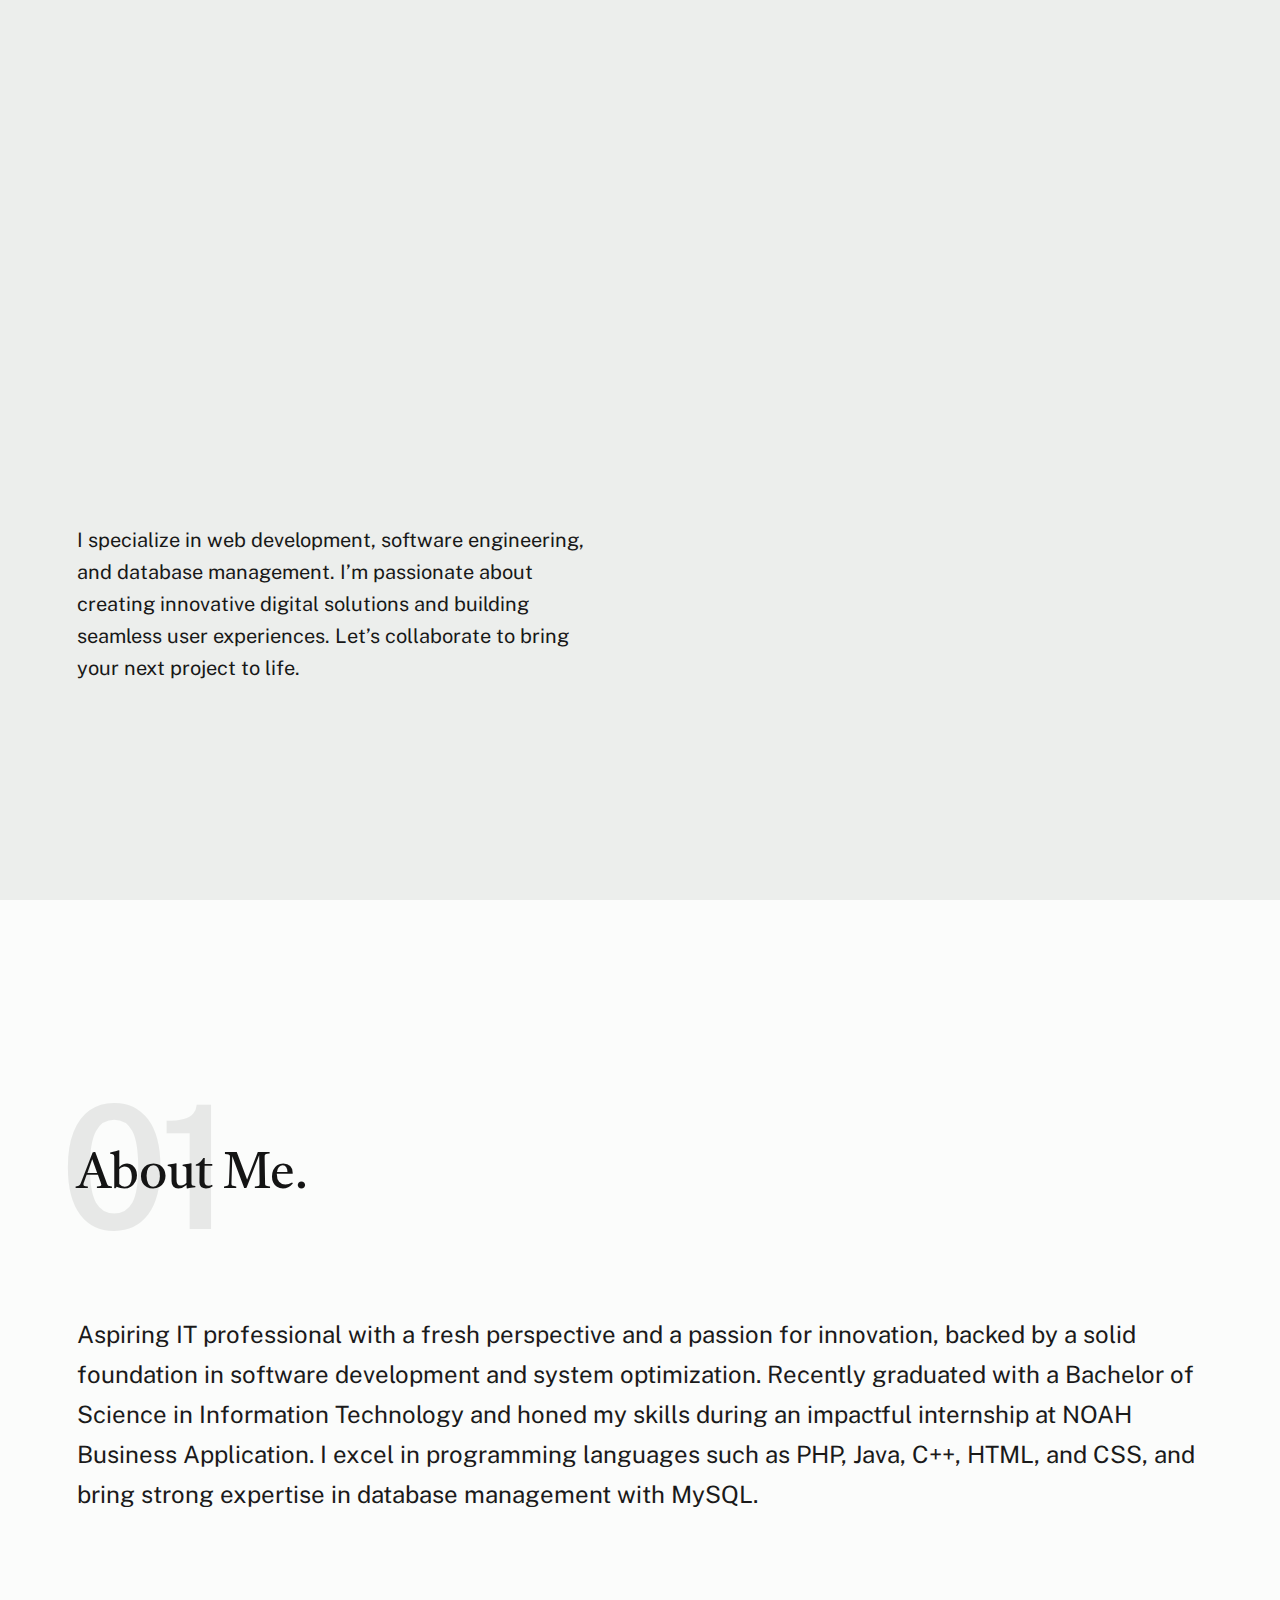
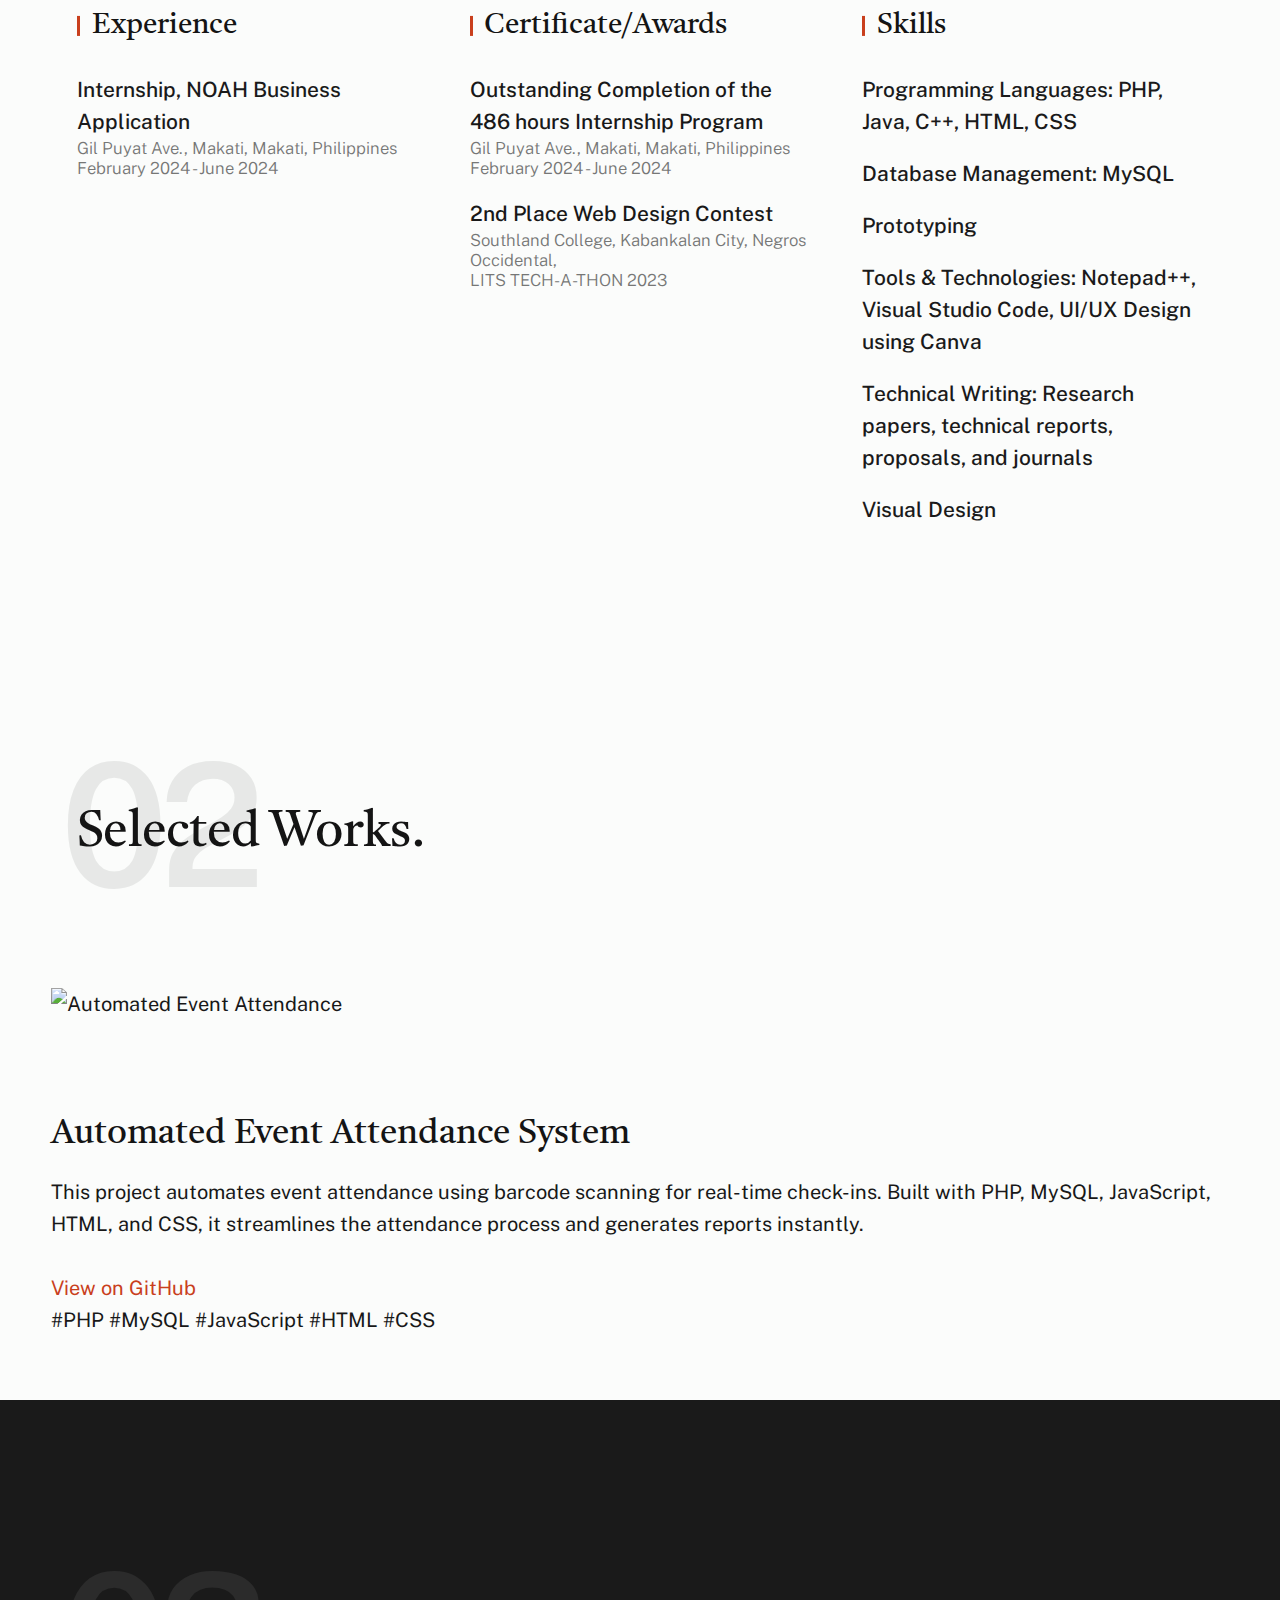
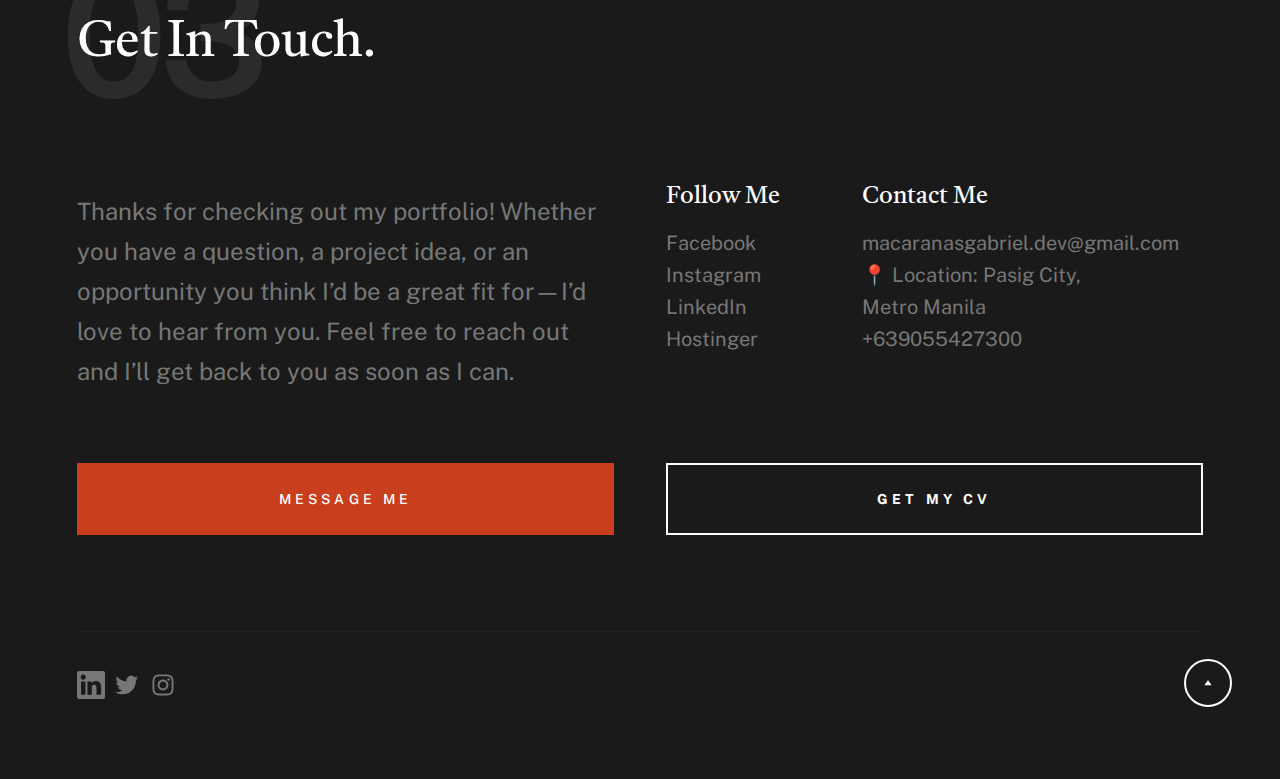
==== commit 311bc024: "Add files via upload" ====
--- a/index.html
+++ b/index.html
@@ -20,9 +20,10 @@
 
     <!-- favicons
     ================================================== -->
-    <link rel="apple-touch-icon" sizes="180x180" href="apple-touch-icon.png">
-    <link rel="icon" type="image/png" sizes="32x32" href="favicon-32x32.png">
-    <link rel="icon" type="image/png" sizes="16x16" href="favicon-16x16.png">
+    <link rel="apple-touch-icon" sizes="180x180" href="images/favicon
+          .png">
+    <link rel="icon" type="image/png" sizes="32x32" href="images/favicon.png">
+    <link rel="icon" type="image/png" sizes="16x16" href="images/favicon.png">
     <link rel="manifest" href="site.webmanifest">
 
 </head>
@@ -55,7 +56,7 @@
                 <div class="s-header__block">
                     <div class="s-header__logo">
                         <a class="logo" href="index.html">
-                            <img src="images/logo.svg" alt="Homepage">
+                            <img src="images/header.png" width="500" alt="Homepage">
                         </a>
                     </div>
 
@@ -81,31 +82,32 @@
 
             <div class="row s-intro__content width-sixteen-col">
                 <div class="column lg-12 s-intro__content-inner grid-block grid-16">
-                    
+
                     <div class="s-intro__content-text">
 
                         <div class="s-intro__content-pretitle text-pretitle">Hello</div>
-                        <h1 class="s-intro__content-title">
+                        <h1 class="s-intro__content-title" style="font-family: sans-serif;">
                             I'm Gabriel Macaranas <br>
-                 
                         </h1>
-                       <p></p> I specialize in web development, software engineering, and database management. I’m passionate about creating innovative digital solutions and building seamless user experiences.
-                    Let’s collaborate to bring your next project to life.</p>
+                        <p></p> I specialize in web development, software engineering, and database management. I’m passionate about creating innovative digital solutions and building seamless user experiences.
+                        Let’s collaborate to bring your next project to life.</p>
                         <div class="s-intro__content-btns">
                             <a class="smoothscroll btn" href="#about">More About Me</a>
                             <a class="smoothscroll btn btn--stroke" href="#footer">Get In Touch</a>
                         </div> <!-- s-intro__content-btns -->
 
-                    </div> <!-- s-intro__content-text -->                     
-                    
-                </div> <!-- s-intro__content-inner -->  
+                    </div> <!-- s-intro__content-text -->
+
+                </div> <!-- s-intro__content-inner -->
             </div> <!-- s-intro__content -->
 
             <ul class="s-intro__social social-list">
                 <li>
-                    <a href="#0">
-                        <svg xmlns="http://www.w3.org/2000/svg" width="24" height="24" viewBox="0 0 24 24" style="fill:rgba(0, 0, 0, 1);transform:;-ms-filter:"><path d="M20,3H4C3.447,3,3,3.448,3,4v16c0,0.552,0.447,1,1,1h8.615v-6.96h-2.338v-2.725h2.338v-2c0-2.325,1.42-3.592,3.5-3.592 c0.699-0.002,1.399,0.034,2.095,0.107v2.42h-1.435c-1.128,0-1.348,0.538-1.348,1.325v1.735h2.697l-0.35,2.725h-2.348V21H20 c0.553,0,1-0.448,1-1V4C21,3.448,20.553,3,20,3z"></path></svg>
-                        <span class="u-screen-reader-text">Facebook</span>
+                    <a href="https://www.linkedin.com/in/gabriel-macaranas-7912a8323/">
+                        <svg xmlns="http://www.w3.org/2000/svg" width="24" height="24" viewBox="0 0 24 24" style="fill: rgba(0, 0, 0, 1);">
+                            <path d="M20.447 20.452h-3.754v-5.564c0-1.327-.025-3.036-1.852-3.036-1.853 0-2.136 1.445-2.136 2.938v5.662H8.951V9h3.6v1.561h.051c.502-.953 1.729-1.955 3.561-1.955 3.809 0 4.508 2.507 4.508 5.767v6.079zM5.337 7.433a2.176 2.176 0 0 1-2.168-2.184 2.176 2.176 0 0 1 2.168-2.184c1.2 0 2.168.982 2.168 2.184a2.177 2.177 0 0 1-2.168 2.184zM7.215 20.452H3.455V9h3.76v11.452zM22.225 0H1.771C.792 0 0 .774 0 1.733v20.534C0 23.226.792 24 1.771 24h20.453C23.2 24 24 23.226 24 22.267V1.733C24 .774 23.2 0 22.225 0z" />
+                        </svg>
+                        <span class="u-screen-reader-text">LinkedIn</span>
                     </a>
                 </li>
                 <li>
@@ -120,28 +122,21 @@
                         <span class="u-screen-reader-text">Instagram</span>
                     </a>
                 </li>
-                <li>
-                    <a href="#0">
-                        <svg xmlns="http://www.w3.org/2000/svg" width="24" height="24" viewBox="0 0 24 24" style="fill: rgba(0, 0, 0, 1);transform: ;msFilter:;"><path d="M20.66 6.98a9.932 9.932 0 0 0-3.641-3.64C15.486 2.447 13.813 2 12 2s-3.486.447-5.02 1.34c-1.533.893-2.747 2.107-3.64 3.64S2 10.187 2 12s.446 3.487 1.34 5.02a9.924 9.924 0 0 0 3.641 3.64C8.514 21.553 10.187 22 12 22s3.486-.447 5.02-1.34a9.932 9.932 0 0 0 3.641-3.64C21.554 15.487 22 13.813 22 12s-.446-3.487-1.34-5.02zM12 3.66c2 0 3.772.64 5.32 1.919-.92 1.174-2.286 2.14-4.1 2.9-1.002-1.813-2.088-3.327-3.261-4.54A7.715 7.715 0 0 1 12 3.66zM5.51 6.8a8.116 8.116 0 0 1 2.711-2.22c1.212 1.201 2.325 2.7 3.34 4.5-2 .6-4.114.9-6.341.9-.573 0-1.006-.013-1.3-.04A8.549 8.549 0 0 1 5.51 6.8zM3.66 12c0-.054.003-.12.01-.2.007-.08.01-.146.01-.2.254.014.641.02 1.161.02 2.666 0 5.146-.367 7.439-1.1.187.373.381.793.58 1.26-1.32.293-2.674 1.006-4.061 2.14S6.4 16.247 5.76 17.5c-1.4-1.587-2.1-3.42-2.1-5.5zM12 20.34c-1.894 0-3.594-.587-5.101-1.759.601-1.187 1.524-2.322 2.771-3.401 1.246-1.08 2.483-1.753 3.71-2.02a29.441 29.441 0 0 1 1.56 6.62 8.166 8.166 0 0 1-2.94.56zm7.08-3.96a8.351 8.351 0 0 1-2.58 2.621c-.24-2.08-.7-4.107-1.379-6.081.932-.066 1.765-.1 2.5-.1.799 0 1.686.034 2.659.1a8.098 8.098 0 0 1-1.2 3.46zm-1.24-5c-1.16 0-2.233.047-3.22.14a27.053 27.053 0 0 0-.68-1.62c2.066-.906 3.532-2.006 4.399-3.3 1.2 1.414 1.854 3.027 1.96 4.84-.812-.04-1.632-.06-2.459-.06z"></path></svg>
-                        <span class="u-screen-reader-text">Dribbble</span>
-                    </a>
-                </li>
-                <li>
-                    <a href="#0">
-                        <svg xmlns="http://www.w3.org/2000/svg" width="24" height="24" viewBox="0 0 24 24" style="fill: rgba(0, 0, 0, 1);transform: ;msFilter:;"><path d="M11.99 2C6.472 2 2 6.473 2 11.99c0 4.232 2.633 7.85 6.35 9.306-.088-.79-.166-2.006.034-2.868.182-.78 1.172-4.966 1.172-4.966s-.299-.599-.299-1.484c0-1.388.805-2.425 1.808-2.425.853 0 1.264.64 1.264 1.407 0 .858-.546 2.139-.827 3.327-.235.994.499 1.805 1.479 1.805 1.775 0 3.141-1.872 3.141-4.575 0-2.392-1.719-4.064-4.173-4.064-2.843 0-4.512 2.132-4.512 4.335 0 .858.331 1.779.744 2.28a.3.3 0 0 1 .069.286c-.076.315-.245.994-.277 1.133-.044.183-.145.222-.335.134-1.247-.581-2.027-2.405-2.027-3.871 0-3.151 2.289-6.045 6.601-6.045 3.466 0 6.159 2.469 6.159 5.77 0 3.444-2.171 6.213-5.184 6.213-1.013 0-1.964-.525-2.29-1.146l-.623 2.374c-.225.868-.834 1.956-1.241 2.62a10 10 0 0 0 2.958.445c5.517 0 9.99-4.473 9.99-9.99S17.507 2 11.99 2"></path></svg>
-                        <span class="u-screen-reader-text">Pinterest</span>
-                    </a>
-                </li>
             </ul> <!-- end s-intro__social -->
 
-            <div class="s-intro__content-media">                               
+            <div class="s-intro__content-media">
                 <img src="images/intro-bg.jpg" srcset="images/intro-bg.jpg 1x, images/intro-bg.jpg 2x" alt="">
-            </div> <!-- s-intro__content-media -->                
+            </div> <!-- s-intro__content-media -->
 
             <div class="s-intro__btn-download">
-                <a class="btn btn--stroke" href="https://drive.google.com/file/d/1-iJ48mtASFaJ2yY5CncHooMrzCdAATDD/view?usp=drive_linkf">Get My CV</a>
+                <a class="btn btn--stroke"
+                   href="https://drive.google.com/file/d/1XW7_bfcZWDjPgRskJNVTpt5ND1IDSytt/view?usp=drive_link"
+                   target="_blank">
+                    Get My CV
+                </a>
             </div> <!-- end s-intro__btn-download -->
-            
+
+
             <div class="s-intro__scroll-down">
                 <a href="#about" class="smoothscroll">
                     <div class="scroll-icon">
@@ -169,10 +164,6 @@
                         Aspiring IT professional with a fresh perspective and a passion for innovation, backed by a solid foundation in software development and system optimization. Recently graduated with a Bachelor of Science in Information Technology and honed my skills during an impactful internship at NOAH Business Application. I excel in programming languages such as PHP, Java, C++, HTML, and CSS, and bring strong expertise in database management with MySQL.
                     </p>
 
-                    <p class="attention-getter">
-                    Lorem ipsum dolor sit amet, consectetur adipiscing elit, sed do eiusmod tempor incididunt ut labore et dolore magna aliqua. Ut enim ad minim veniam, quis nostrud exercitation ullamco laboris nisi ut aliquip ex ea commodo consequat. Duis aute irure dolor in reprehenderit. Ut enim ad minim     
-                    </p>
-
                     <div class="grid-list-items s-about__blocks">
 
                         <div class="grid-list-items__item s-about__block">
@@ -193,7 +184,7 @@
 
                             <ul class="s-about__list">
                                 <li>
-                                    <a href="#0">
+                                    <a href="https://drive.google.com/file/d/1xpg0nrU5ZaBTmeQbQ6fpkXAfS8ofNtWi/view?usp=drive_link">
                                         Outstanding Completion of the 486 hours Internship Program 
                                         <span>
                                             Gil Puyat Ave., Makati, Makati, Philippines
@@ -261,275 +252,30 @@
 
             <div class="row folio-entries">
 
-                <div class="column entry">
-                    <a href="images/folio/gallery/g-turban.jpg" class="entry__link glightbox" data-glightbox="title: White Knit Cap; description: .entry__desc-01">
-                        <div class="entry__thumb">
-                            <img src="images/folio/white_turban.jpg" srcset="images/folio/white_turban.jpg 1x, images/folio/white_turban@2x.jpg 2x" alt="">
+
+
+                <section class="projects-section">
+                    <div class="project-container">
+                        <!-- Automated Event Attendance System -->
+                        <div class="project-card">
+                            <img src="images/barcode.gif" alt="Automated Event Attendance">
+                            <div class="project-info">
+                                <h3>Automated Event Attendance System</h3>
+                                <p>This project automates event attendance using barcode scanning for real-time check-ins. Built with PHP, MySQL, JavaScript, HTML, and CSS, it streamlines the attendance process and generates reports instantly.</p>
+                                <a href="https://github.com/your-username/automated-attendance" class="visit-btn">View on GitHub</a>
+                                <p class="tags">#PHP #MySQL #JavaScript #HTML #CSS</p>
+                            </div>
                         </div>
-                        <div class="entry__info">
-                            <h4 class="entry__title">White Knit Cap</h4>
-                            <div class="entry__cat">Frontend Design</div>
-                        </div>
-                    </a>
-
-                    <div class="glightbox-desc entry__desc-01">
-                        <p>
-                        Lorem ipsum dolor sit amet consectetur, adipisicing elit. 
-                        Inventore ipsum iste soluta fugiat, impedit illum ducimus 
-                        deleniti facilis ab, tempora non! Nisi, tempora provident.
-                        <a href="https://www.behance.net/">Project Link</a>.
-                        </p>
                     </div>
-                </div> <!-- entry -->
-
-                <div class="column entry">
-                    <a href="images/folio/gallery/g-woodcraft.jpg" class="entry__link glightbox" data-glightbox="title: WoodCraft; description: .entry__desc-02">
-                        <div class="entry__thumb">
-                            <img src="images/folio/woodcraft.jpg" srcset="images/folio/woodcraft.jpg 1x, images/folio/woodcraft@2x.jpg 2x" alt="">
-                        </div>
-                        <div class="entry__info">
-                            <h4 class="entry__title">WoodCraft</h4>
-                            <div class="entry__cat">Product Design</div>
-                        </div>
-                    </a>
-
-                    <div class="glightbox-desc entry__desc-02">
-                        <p>
-                        Lorem ipsum dolor sit amet consectetur, adipisicing elit. 
-                        Inventore ipsum iste soluta fugiat, impedit illum ducimus 
-                        deleniti facilis ab, tempora non! Nisi, tempora provident.
-                        <a href="https://www.behance.net/">Project Link</a>.
-                        </p>
-                    </div>
-                </div> <!-- entry -->
-
-                <div class="column entry">
-                    <a href="images/folio/gallery/g-tulips.jpg" class="entry__link glightbox" data-glightbox="title: Caffeine & Tulips; description: .entry__desc-03">
-                        <div class="entry__thumb">
-                            <img src="images/folio/caffeine_and_tulips.jpg" srcset="images/folio/caffeine_and_tulips.jpg 1x, images/folio/caffeine_and_tulips@2x.jpg 2x" alt="">
-                        </div>
-                        <div class="entry__info">
-                            <h4 class="entry__title">Caffeine & Tulips</h4>
-                            <div class="entry__cat">Brand Identity</div>
-                        </div>
-                    </a>
-
-                    <div class="glightbox-desc entry__desc-03">
-                        <p>
-                        Lorem ipsum dolor sit amet consectetur, adipisicing elit. 
-                        Inventore ipsum iste soluta fugiat, impedit illum ducimus 
-                        deleniti facilis ab, tempora non! Nisi, tempora provident.
-                        <a href="https://www.behance.net/">Project Link</a>.
-                        </p>
-                    </div>
-                </div> <!-- entry -->
-
-                <div class="column entry">
-                    <a href="images/folio/gallery/g-grayscale.jpg" class="entry__link glightbox" data-glightbox="title: Grayscale; description: .entry__desc-04">
-                        <div class="entry__thumb">
-                            <img src="images/folio/grayscale.jpg" srcset="images/folio/grayscale.jpg 1x, images/folio/grayscale@2x.jpg 2x" alt="">
-                        </div>
-                        <div class="entry__info">
-                            <h4 class="entry__title">Grayscale</h4>
-                            <div class="entry__cat">Product Design</div>
-                        </div>
-                    </a>
-
-                    <div class="glightbox-desc entry__desc-04">
-                        <p>
-                        Lorem ipsum dolor sit amet consectetur, adipisicing elit. 
-                        Inventore ipsum iste soluta fugiat, impedit illum ducimus 
-                        deleniti facilis ab, tempora non! Nisi, tempora provident.
-                        <a href="https://www.behance.net/">Project Link</a>.
-                        </p>
-                    </div>
-                </div> <!-- entry -->
-
-                <div class="column entry">
-                    <a href="images/folio/gallery/g-lamp.jpg" class="entry__link glightbox" data-glightbox="title: The Lamp; description: .entry__desc-05">
-                        <div class="entry__thumb">
-                            <img src="images/folio/lamp.jpg" srcset="images/folio/lamp.jpg 1x, images/folio/lamp@2x.jpg 2x" alt="">
-                        </div>
-                        <div class="entry__info">
-                            <h4 class="entry__title">The Lamp</h4>
-                            <div class="entry__cat">Brand Identity</div>
-                        </div>
-                    </a>
-
-                    <div class="glightbox-desc entry__desc-05">
-                        <p>
-                        Lorem ipsum dolor sit amet consectetur, adipisicing elit. 
-                        Inventore ipsum iste soluta fugiat, impedit illum ducimus 
-                        deleniti facilis ab, tempora non! Nisi, tempora provident.
-                        <a href="https://www.behance.net/">Project Link</a>.
-                        </p>
-                    </div>
-                </div> <!-- entry -->
-
-                <div class="column entry">
-                    <a href="images/folio/gallery/g-tropical.jpg" class="entry__link glightbox" data-glightbox="title: Tropical; description: .entry__desc-06">
-                        <div class="entry__thumb">
-                            <img src="images/folio/tropical.jpg" srcset="images/folio/tropical.jpg 1x, images/folio/tropical@2x.jpg 2x" alt="">
-                        </div>
-                        <div class="entry__info">
-                            <h4 class="entry__title">Tropical</h4>
-                            <div class="entry__cat">Frontend Design</div>
-                        </div>
-                    </a>
-
-                    <div class="glightbox-desc entry__desc-06">
-                        <p>
-                        Lorem ipsum dolor sit amet consectetur, adipisicing elit. 
-                        Inventore ipsum iste soluta fugiat, impedit illum ducimus 
-                        deleniti facilis ab, tempora non! Nisi, tempora provident.
-                        <a href="https://www.behance.net/">Project Link</a>.
-                        </p>
-                    </div>
-                </div> <!-- entry --> 
+                </section>
 
             </div> <!-- folio entries -->
 
 
-            <div class="row s-testimonials">
-                <div class="column xl-12">
-
-                    <h3 class="s-testimonials__header">Hear it from My Happy Clients</h3>
-    
-                    <div class="swiper-container s-testimonials__slider">
-    
-                        <div class="swiper-wrapper">
-
-                            <div class="s-testimonials__slide swiper-slide">
-                                <div class="s-testimonials__author">
-                                    <img src="images/avatars/user-02.jpg" alt="Author image" class="s-testimonials__avatar">
-                                    <cite class="s-testimonials__cite">
-                                        <strong>John Rockefeller</strong>
-                                        <span>Standard Oil Co.</span>
-                                    </cite>
-                                </div>
-                                <p>
-                                Molestiae incidunt consequatur quis ipsa autem nam sit enim magni. Voluptas tempore rem. 
-                                Explicabo a quaerat sint autem dolore ducimus ut consequatur neque. Nisi dolores quaerat fuga rem nihil nostrum.
-                                Laudantium quia consequatur molestias.
-                                </p>
-                            </div> <!-- end s-testimonials__slide -->
-            
-                            <div class="s-testimonials__slide swiper-slide">
-                                <div class="s-testimonials__author">
-                                    <img src="images/avatars/user-03.jpg" alt="Author image" class="s-testimonials__avatar">
-                                    <cite class="s-testimonials__cite">
-                                        <strong>Andrew Carnegie</strong>
-                                        <span>Carnegie Steel Co.</span>
-                                    </cite>
-                                </div>
-                                <p>
-                                Excepturi nam cupiditate culpa doloremque deleniti repellat. Veniam quos repellat voluptas animi adipisci.
-                                Nisi eaque consequatur. Voluptatem dignissimos ut ducimus accusantium perspiciatis.
-                                Quasi voluptas eius distinctio. Atque eos maxime.
-                                </p>
-                            </div> <!-- end s-testimonials__slide -->
-            
-                            <div class="s-testimonials__slide swiper-slide">
-                                <div class="s-testimonials__author">
-                                    <img src="images/avatars/user-01.jpg" alt="Author image" class="s-testimonials__avatar">
-                                    <cite class="s-testimonials__cite">
-                                        <strong>John Morgan</strong>
-                                        <span>JP Morgan & Co.</span>
-                                    </cite>
-                                </div>
-                                <p>
-                                Repellat dignissimos libero. Qui sed at corrupti expedita voluptas odit. Nihil ea quia nesciunt. Ducimus aut sed ipsam.  
-                                Autem eaque officia cum exercitationem sunt voluptatum accusamus. Quasi voluptas eius distinctio.
-                                Voluptatem dignissimos ut.
-                                </p>
-                            </div> <!-- end s-testimonials__slide -->
-    
-                            <div class="s-testimonials__slide swiper-slide">
-                                <div class="s-testimonials__author">
-                                    <img src="images/avatars/user-06.jpg" alt="Author image" class="s-testimonials__avatar">
-                                    <cite class="s-testimonials__cite">
-                                        <strong>Henry Ford</strong>
-                                        <span>Ford Motor Co.</span>
-                                    </cite>
-                                </div>
-                                <p>
-                                Nunc interdum lacus sit amet orci. Vestibulum dapibus nunc ac augue. Fusce vel dui. In ac felis 
-                                quis tortor malesuada pretium. Curabitur vestibulum aliquam leo. Qui sed at corrupti expedita voluptas odit. 
-                                Nihil ea quia nesciunt. Ducimus aut sed ipsam.
-                                </p>
-                            </div> <!-- end s-testimonials__slide -->
-        
-                        </div> <!-- end swiper-wrapper -->
-    
-                        <div class="swiper-pagination"></div>
-    
-                    </div> <!-- end swiper-container -->
-    
-                </div> <!-- end column -->
-            </div> <!-- end s-testimonials -->
-
         </section> <!-- end s-works --> 
 
 
-        <!-- # numbers
-        ================================================== -->
-        <section id="numbers" class="s-numbers">
-
-            <div class="row counter-items">
-
-                <div class="column counter-items__item">
-                    <div class="num">
-                        80
-                        <span>+</span>
-                    </div>
-                    <h5>Happy Customers</h5>
-                    <p>
-                    Lorem ipsum dolor sit amet consectetur adipisicing elit. 
-                    Vel harum magni quae voluptate error quo repellendus inventore 
-                    laborum ex veniam. 
-                    </p>
-                </div> <!-- end counter-items__item -->
-
-                <div class="column counter-items__item">
-                    <div class="num">
-                        120
-                        <span>+</span>
-                    </div>
-                    <h5>Projects Completed</h5>
-                    <p>
-                    Nunc interdum lacus sit amet orci. Vestibulum dapibus nunc ac augue. 
-                    Fusce vel dui. In ac felis 
-                    quis tortor malesuada pretium
-                    </p>
-                </div> <!-- end counter-items__item -->
-
-                <div class="column counter-items__item">
-                    <div class="num">
-                        23k
-                        <span>+</span>
-                    </div>
-                    <h5>Lines of Code</h5>
-                    <p>
-                    Excepturi nam cupiditate culpa doloremque deleniti repellat. Veniam quos repellat voluptas animi adipisci.
-                    Nisi eaque consequatur. Voluptatem dignissimos ut ducimus
-                    </p>
-                </div> <!-- end counter-items__item -->
-
-                <div class="column counter-items__item">
-                    <div class="num">
-                        85
-                        <span>+</span>
-                    </div>
-                    <h5>Positive Feedback</h5>
-                    <p>
-                    Lorem ipsum dolor sit amet consectetur adipisicing elit. Vel harum magni quae voluptate error 
-                    quo repellendus inventore laborum ex veniam.
-                    </p>
-                </div> <!-- end counter-items__item -->
-
-            </div>  <!-- end counter-items -->
-
-        </section> <!-- end s-numbers -->
+       
 
 
         <!-- # footer 
@@ -548,8 +294,8 @@
 
                 <div class="column xl-6 md-12 s-footer__block s-footer__about">                    
                     <p class="attention-getter">
-                    Lorem ipsum dolor sit amet consectetur adipisicing elit. Voluptas illum quasi facere libero, 
-                    fugiat laboriosam possimus amet consectetur adipisicing elit reprehenderit eveniet tempore quisquam ipsa id esse. Facere ratione dignissimos.
+                        Thanks for checking out my portfolio! Whether you have a question, a project idea, or an opportunity you think I’d be a great fit for—I’d love to hear from you.
+                        Feel free to reach out and I’ll get back to you as soon as I can.
                     </p>               
                 </div> <!-- end section-footer__about -->
 
@@ -559,9 +305,8 @@
                             <h5>Follow Me</h5>
                             <ul class="link-list">
                                 <li><a href="#0">Facebook</a></li>
-                                <li><a href="#0">Twitter</a></li>
                                 <li><a href="#0">Instagram</a></li>
-                                <li><a href="#0">Dribbble</a></li>
+                                <li><a href="https://www.linkedin.com/in/gabriel-macaranas-7912a8323/">LinkedIn</a></li>
                                 <li><a href="https://styleshout.com/go/hostinger/">Hostinger</a></li>
                             </ul>
                         </div>
@@ -569,6 +314,7 @@
                             <h5>Contact Me</h5>
                             <ul class="link-list">
                                 <li><a href="mailto:#0">macaranasgabriel.dev@gmail.com</a></li>
+                                <li><a href="mailto:#0">📍 Location: Pasig City, Metro Manila</a></li>
                                 <li><a href="tel:+639055427300">+639055427300</a></li>
                             </ul> 
                         </div>
@@ -595,9 +341,12 @@
                 <div class="column xl-6 lg-12">
                     <ul class="s-footer__social social-list">
                         <li>
-                            <a href="#0">
-                                <svg xmlns="http://www.w3.org/2000/svg" width="24" height="24" viewBox="0 0 24 24" style="fill:rgba(0, 0, 0, 1);transform:;-ms-filter:"><path d="M20,3H4C3.447,3,3,3.448,3,4v16c0,0.552,0.447,1,1,1h8.615v-6.96h-2.338v-2.725h2.338v-2c0-2.325,1.42-3.592,3.5-3.592 c0.699-0.002,1.399,0.034,2.095,0.107v2.42h-1.435c-1.128,0-1.348,0.538-1.348,1.325v1.735h2.697l-0.35,2.725h-2.348V21H20 c0.553,0,1-0.448,1-1V4C21,3.448,20.553,3,20,3z"></path></svg>
-                                <span class="u-screen-reader-text">Facebook</span>
+                            <a href="https://www.linkedin.com/in/gabriel-macaranas-7912a8323/">
+                                <svg xmlns="http://www.w3.org/2000/svg" width="24" height="24" viewBox="0 0 24 24" style="fill: rgba(0, 0, 0, 1);">
+                                    <path d="M20.447 20.452h-3.754v-5.564c0-1.327-.025-3.036-1.852-3.036-1.853 0-2.136 1.445-2.136 2.938v5.662H8.951V9h3.6v1.561h.051c.502-.953 1.729-1.955 3.561-1.955 3.809 0 4.508 2.507 4.508 5.767v6.079zM5.337 7.433a2.176 2.176 0 0 1-2.168-2.184 2.176 2.176 0 0 1 2.168-2.184c1.2 0 2.168.982 2.168 2.184a2.177 2.177 0 0 1-2.168 2.184zM7.215 20.452H3.455V9h3.76v11.452zM22.225 0H1.771C.792 0 0 .774 0 1.733v20.534C0 23.226.792 24 1.771 24h20.453C23.2 24 24 23.226 24 22.267V1.733C24 .774 23.2 0 22.225 0z" />
+                                </svg>
+                                <span class="u-screen-reader-text">LinkedIn</span>
+
                             </a>
                         </li>
                         <li>
@@ -612,20 +361,11 @@
                                 <span class="u-screen-reader-text">Instagram</span>
                             </a>
                         </li>
-                        <li>
-                            <a href="#0">
-                                <svg xmlns="http://www.w3.org/2000/svg" width="24" height="24" viewBox="0 0 24 24" style="fill: rgba(0, 0, 0, 1);transform: ;msFilter:;"><path d="M20.66 6.98a9.932 9.932 0 0 0-3.641-3.64C15.486 2.447 13.813 2 12 2s-3.486.447-5.02 1.34c-1.533.893-2.747 2.107-3.64 3.64S2 10.187 2 12s.446 3.487 1.34 5.02a9.924 9.924 0 0 0 3.641 3.64C8.514 21.553 10.187 22 12 22s3.486-.447 5.02-1.34a9.932 9.932 0 0 0 3.641-3.64C21.554 15.487 22 13.813 22 12s-.446-3.487-1.34-5.02zM12 3.66c2 0 3.772.64 5.32 1.919-.92 1.174-2.286 2.14-4.1 2.9-1.002-1.813-2.088-3.327-3.261-4.54A7.715 7.715 0 0 1 12 3.66zM5.51 6.8a8.116 8.116 0 0 1 2.711-2.22c1.212 1.201 2.325 2.7 3.34 4.5-2 .6-4.114.9-6.341.9-.573 0-1.006-.013-1.3-.04A8.549 8.549 0 0 1 5.51 6.8zM3.66 12c0-.054.003-.12.01-.2.007-.08.01-.146.01-.2.254.014.641.02 1.161.02 2.666 0 5.146-.367 7.439-1.1.187.373.381.793.58 1.26-1.32.293-2.674 1.006-4.061 2.14S6.4 16.247 5.76 17.5c-1.4-1.587-2.1-3.42-2.1-5.5zM12 20.34c-1.894 0-3.594-.587-5.101-1.759.601-1.187 1.524-2.322 2.771-3.401 1.246-1.08 2.483-1.753 3.71-2.02a29.441 29.441 0 0 1 1.56 6.62 8.166 8.166 0 0 1-2.94.56zm7.08-3.96a8.351 8.351 0 0 1-2.58 2.621c-.24-2.08-.7-4.107-1.379-6.081.932-.066 1.765-.1 2.5-.1.799 0 1.686.034 2.659.1a8.098 8.098 0 0 1-1.2 3.46zm-1.24-5c-1.16 0-2.233.047-3.22.14a27.053 27.053 0 0 0-.68-1.62c2.066-.906 3.532-2.006 4.399-3.3 1.2 1.414 1.854 3.027 1.96 4.84-.812-.04-1.632-.06-2.459-.06z"></path></svg>
-                                <span class="u-screen-reader-text">Dribbble</span>
-                            </a>
-                        </li>
                     </ul> 
                 </div> <!-- end section-footer__social -->
 
                 <div class="column xl-6 lg-12">
-                    <p class="ss-copyright">
-                        <span>© Copyright Hudson 2023</span> 
-                        <span>Design by <a href="https://styleshout.com/">StyleShout</a> Distribution by <a href="https://themewagon.com">ThemeWagon</a></span>
-                    </p>
+                    
                 </div>
 
             </div> <!-- end section-footer__bottom -->          
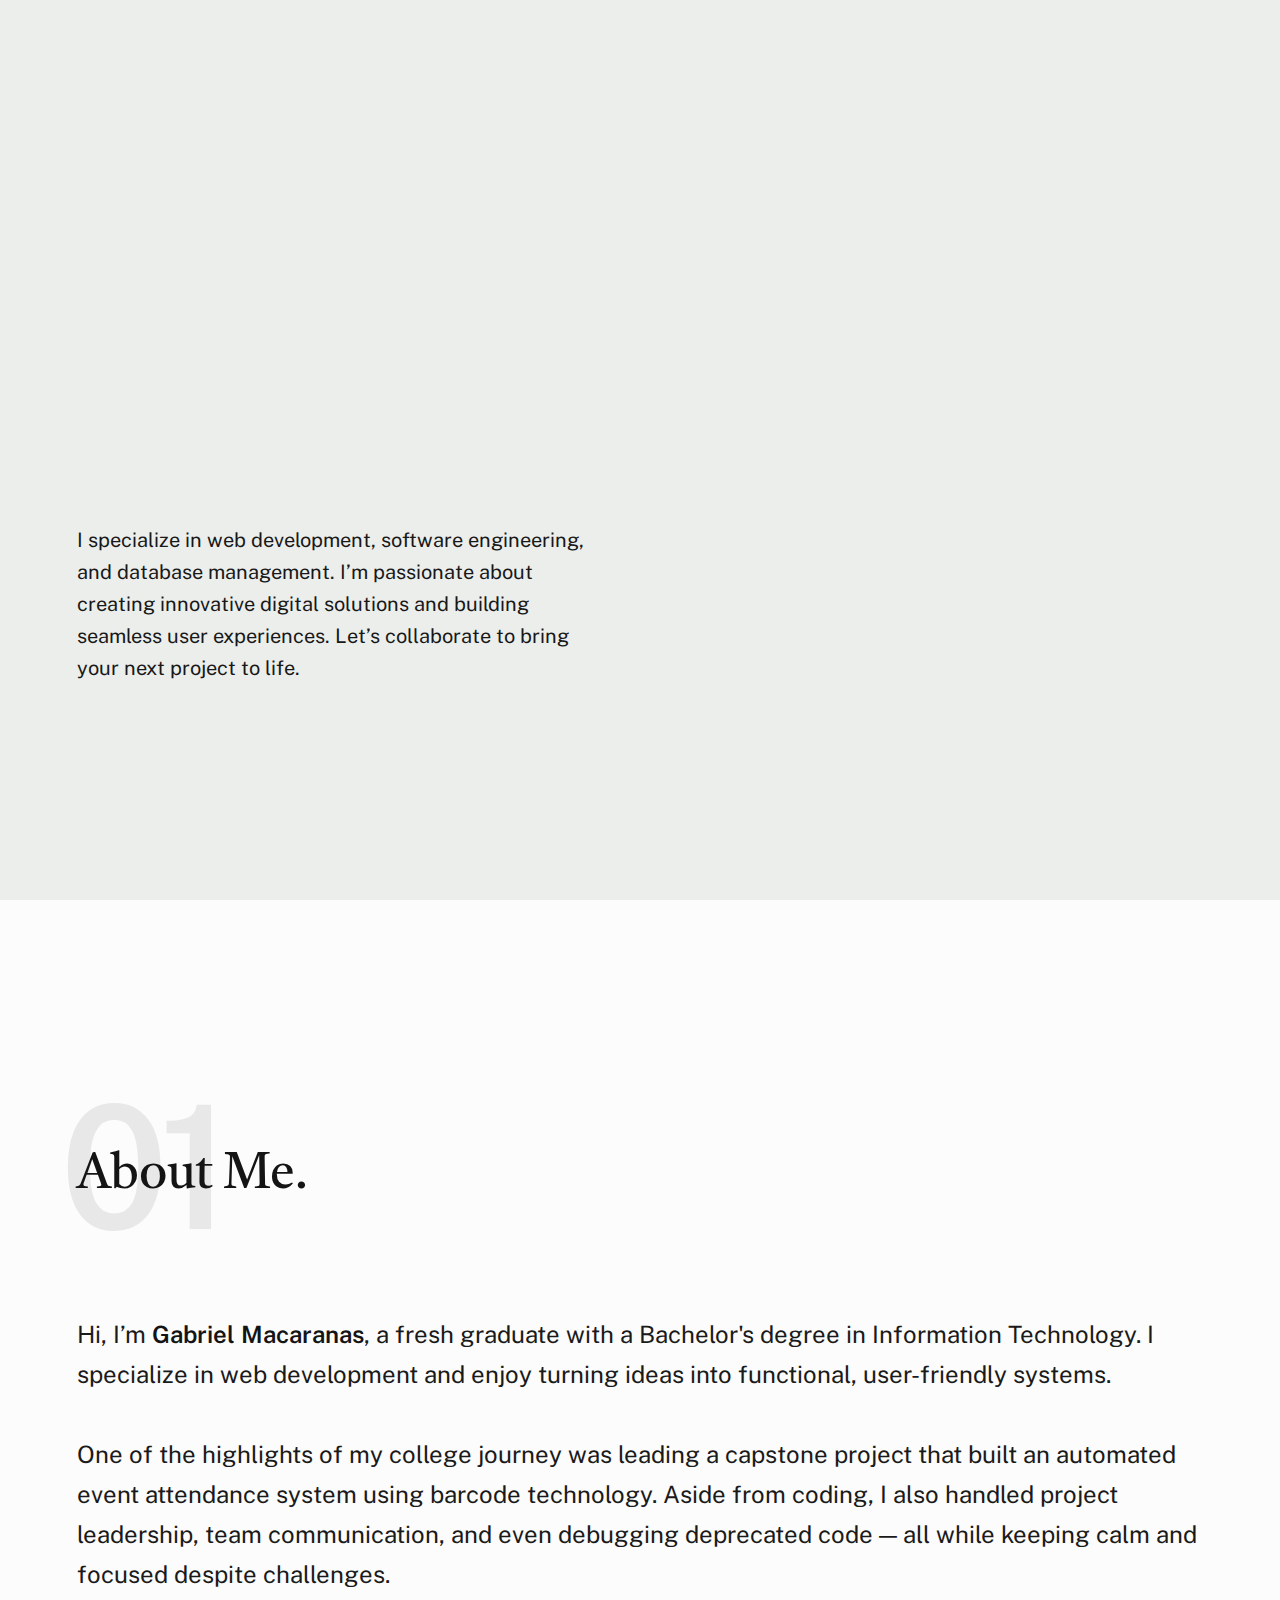
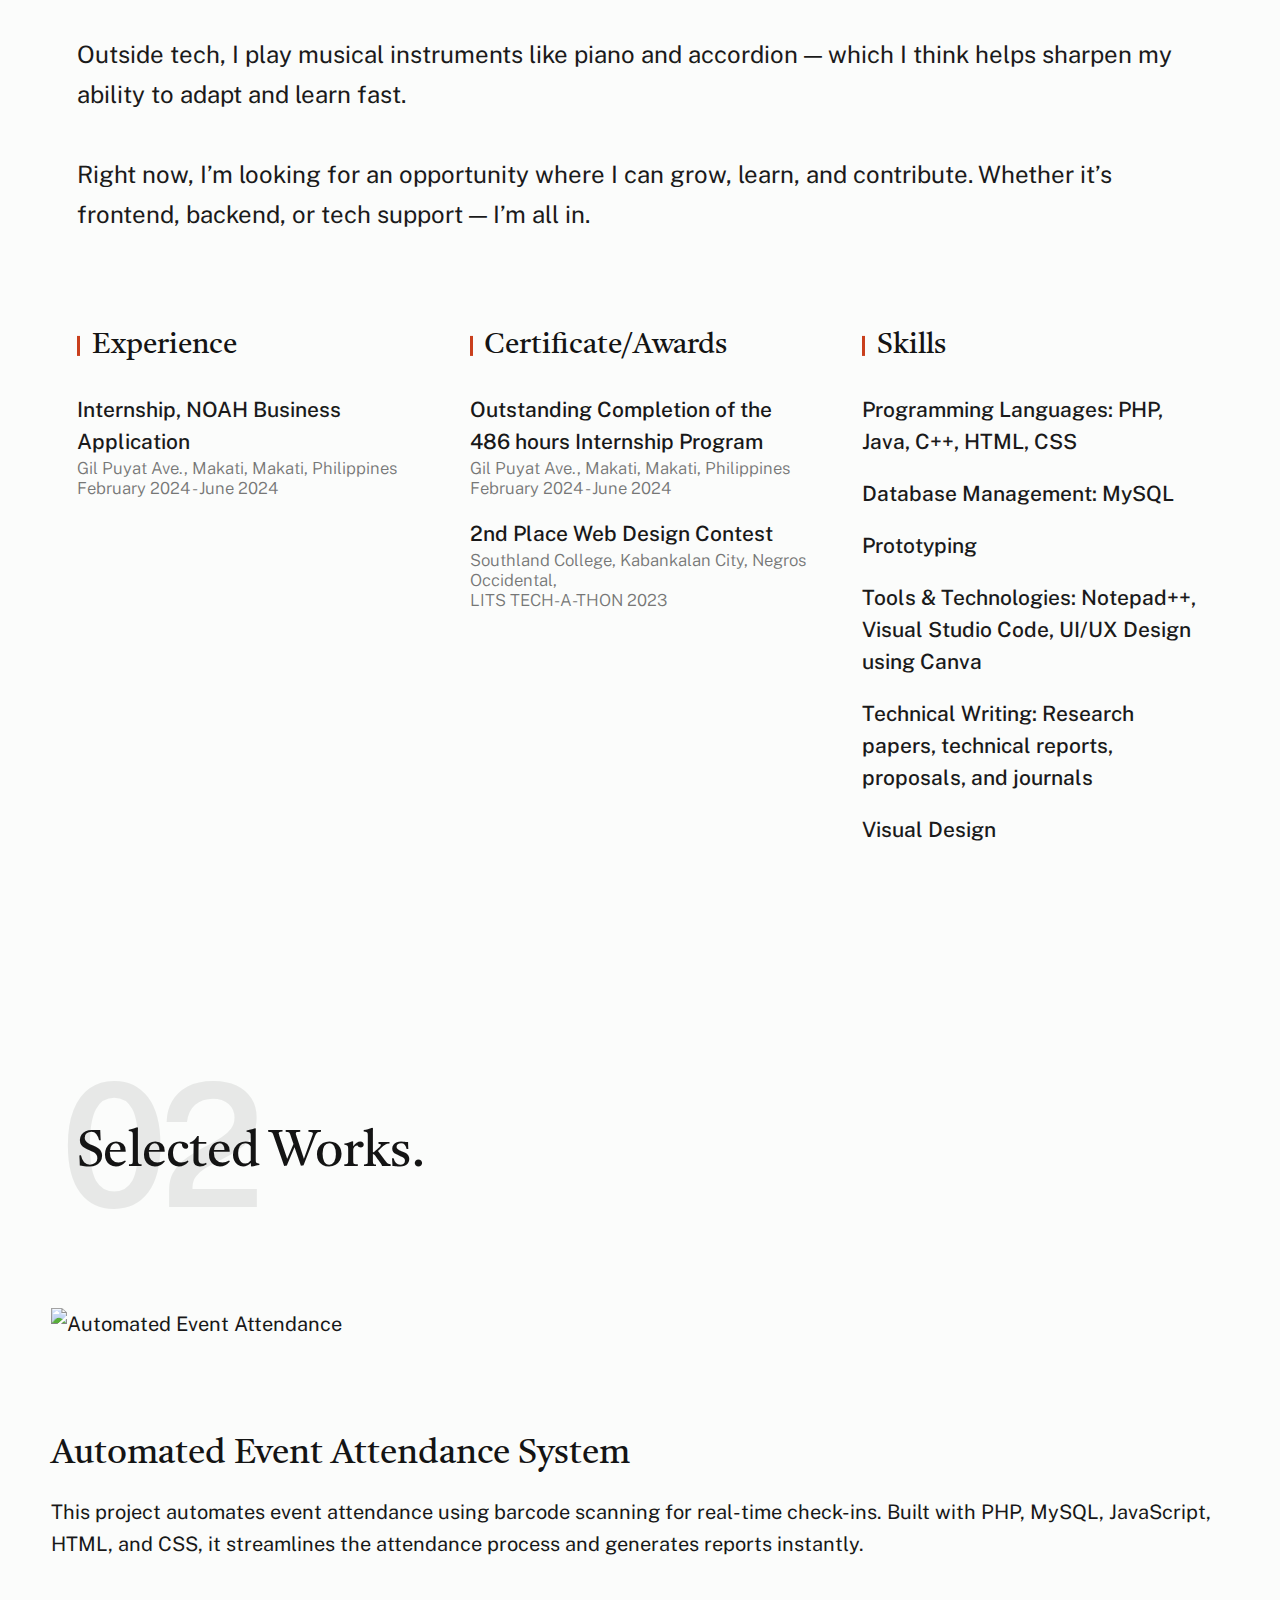
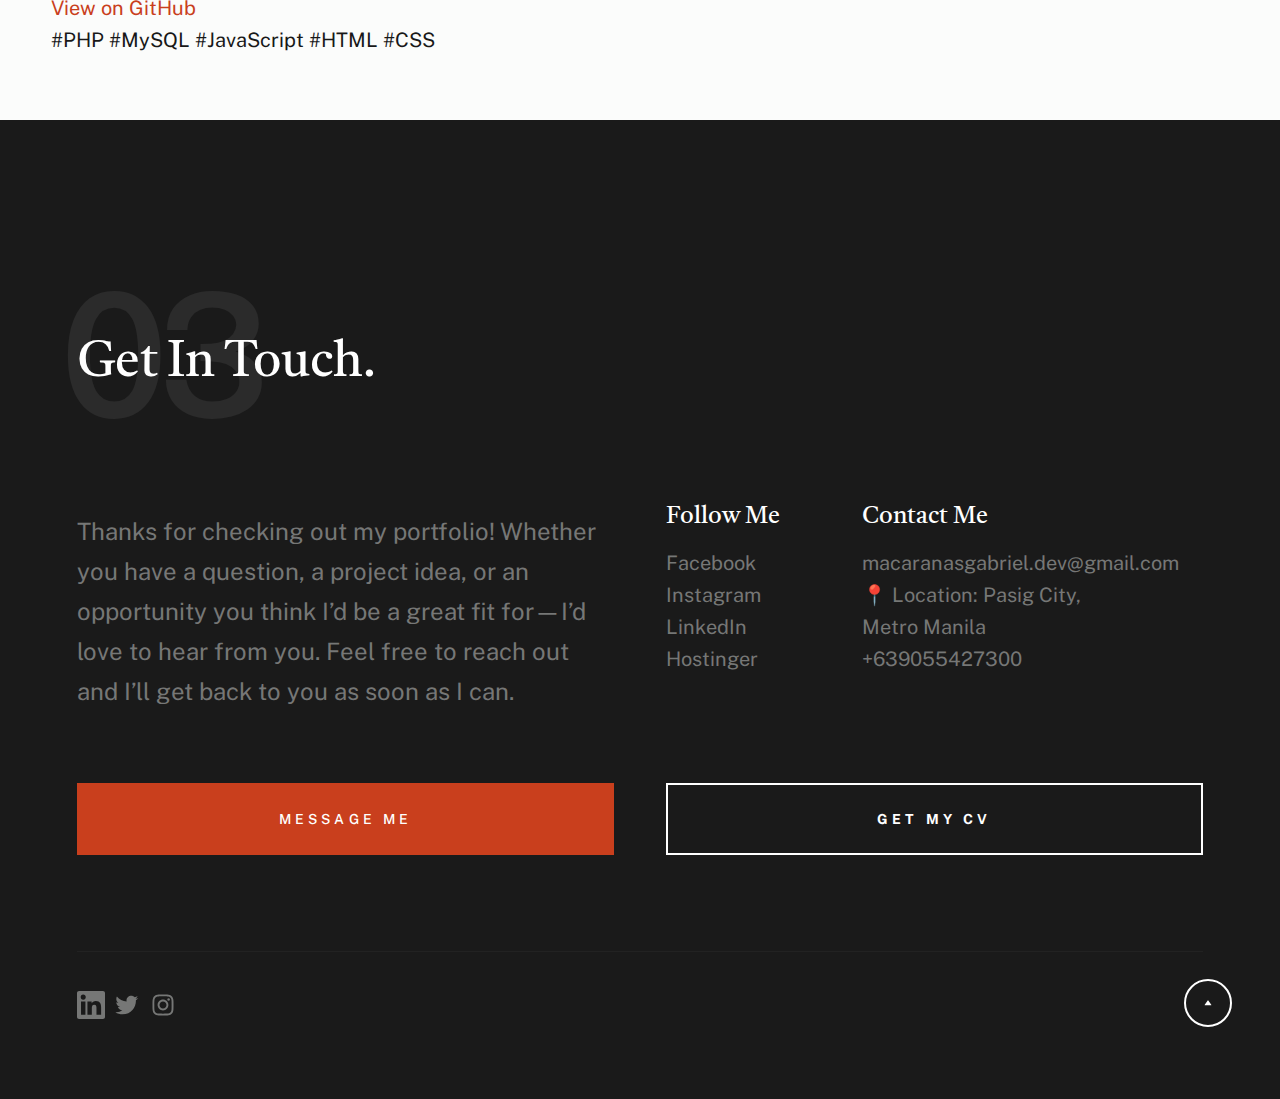
==== commit f5e5dcc7: "Update index.html" ====
--- a/index.html
+++ b/index.html
@@ -161,8 +161,14 @@
                     </div> <!-- end section-header -->
 
                     <p class="attention-getter">
-                        Aspiring IT professional with a fresh perspective and a passion for innovation, backed by a solid foundation in software development and system optimization. Recently graduated with a Bachelor of Science in Information Technology and honed my skills during an impactful internship at NOAH Business Application. I excel in programming languages such as PHP, Java, C++, HTML, and CSS, and bring strong expertise in database management with MySQL.
-                    </p>
+        Hi, I’m <strong>Gabriel Macaranas</strong>, a fresh graduate with a Bachelor's degree in Information Technology. I specialize in web development and enjoy turning ideas into functional, user-friendly systems.
+        <br><br>
+        One of the highlights of my college journey was leading a capstone project that built an automated event attendance system using barcode technology. Aside from coding, I also handled project leadership, team communication, and even debugging deprecated code — all while keeping calm and focused despite challenges.
+        <br><br>
+        Outside tech, I play musical instruments like piano and accordion — which I think helps sharpen my ability to adapt and learn fast.
+        <br><br>
+        Right now, I’m looking for an opportunity where I can grow, learn, and contribute. Whether it’s frontend, backend, or tech support — I’m all in.
+      </p>
 
                     <div class="grid-list-items s-about__blocks">
 
@@ -388,4 +394,4 @@
     <script src="js/main.js"></script>
 
 </body>
-</html>+</html>
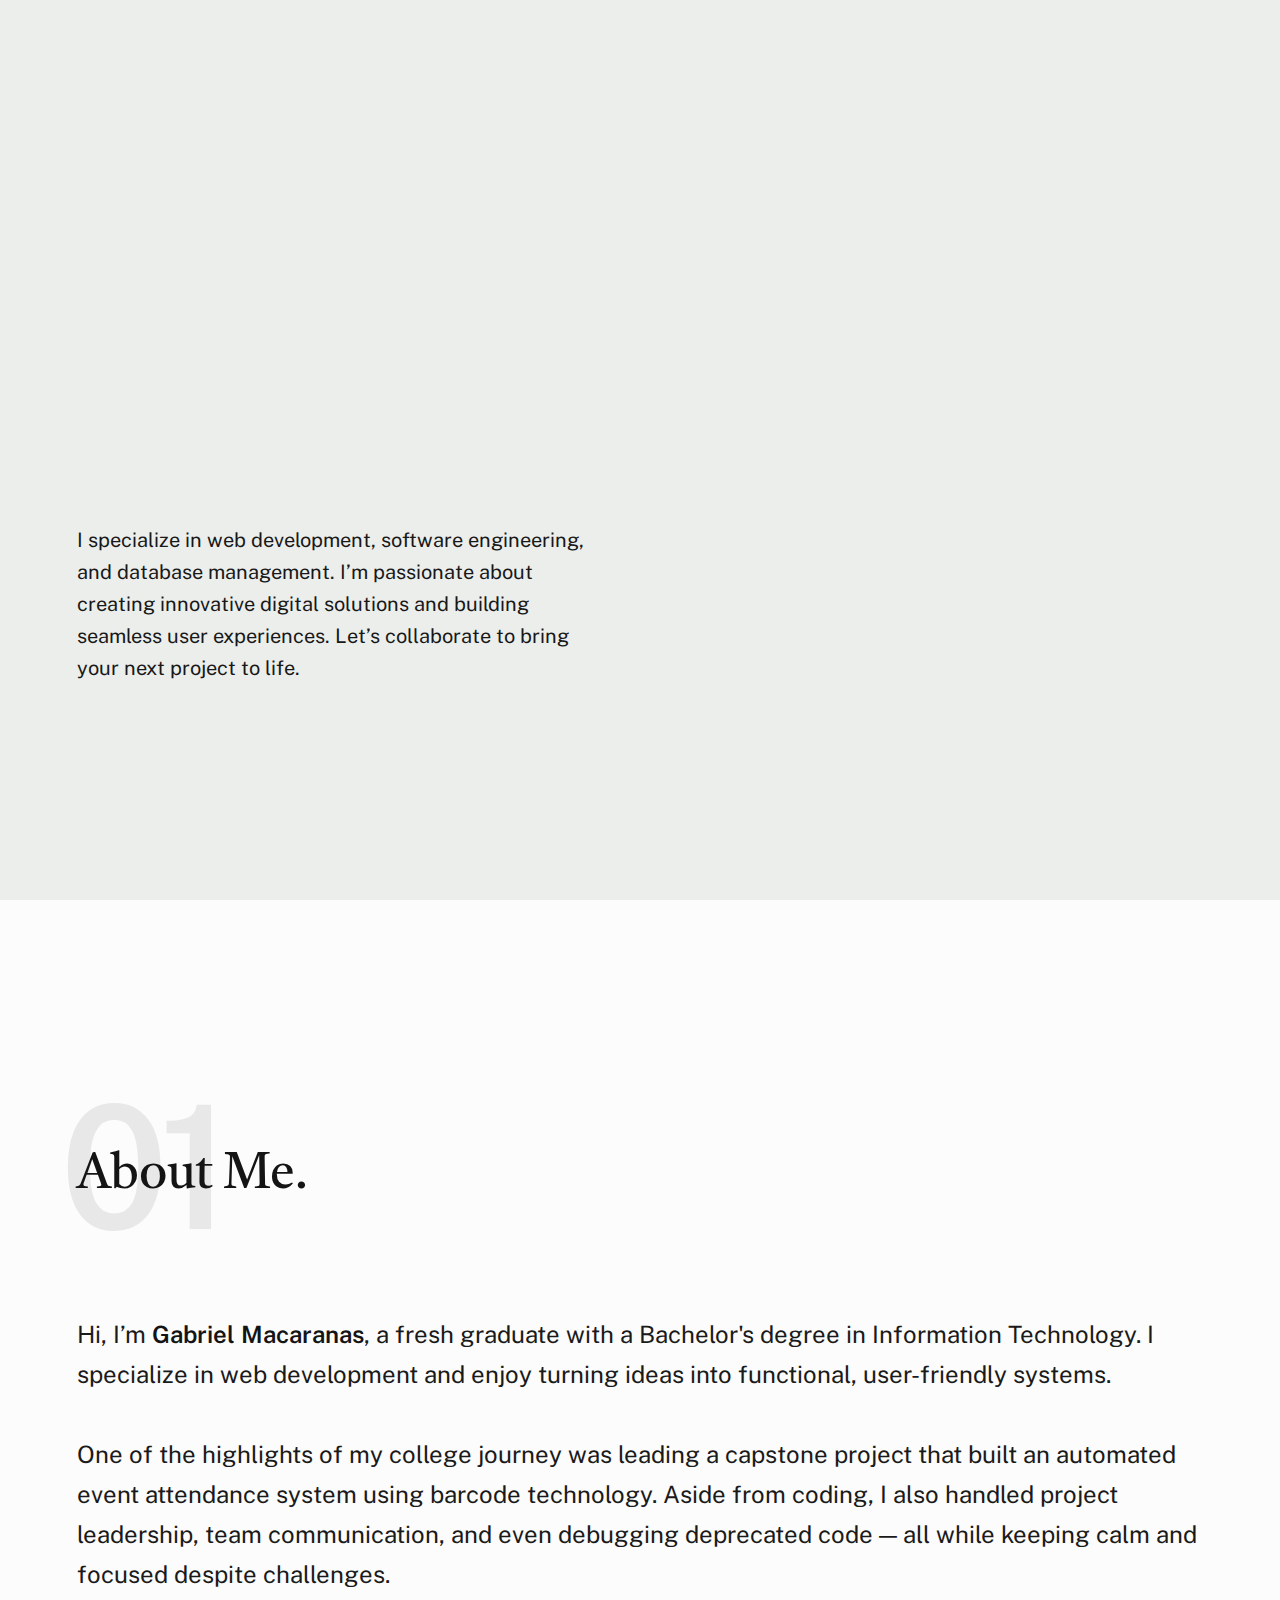
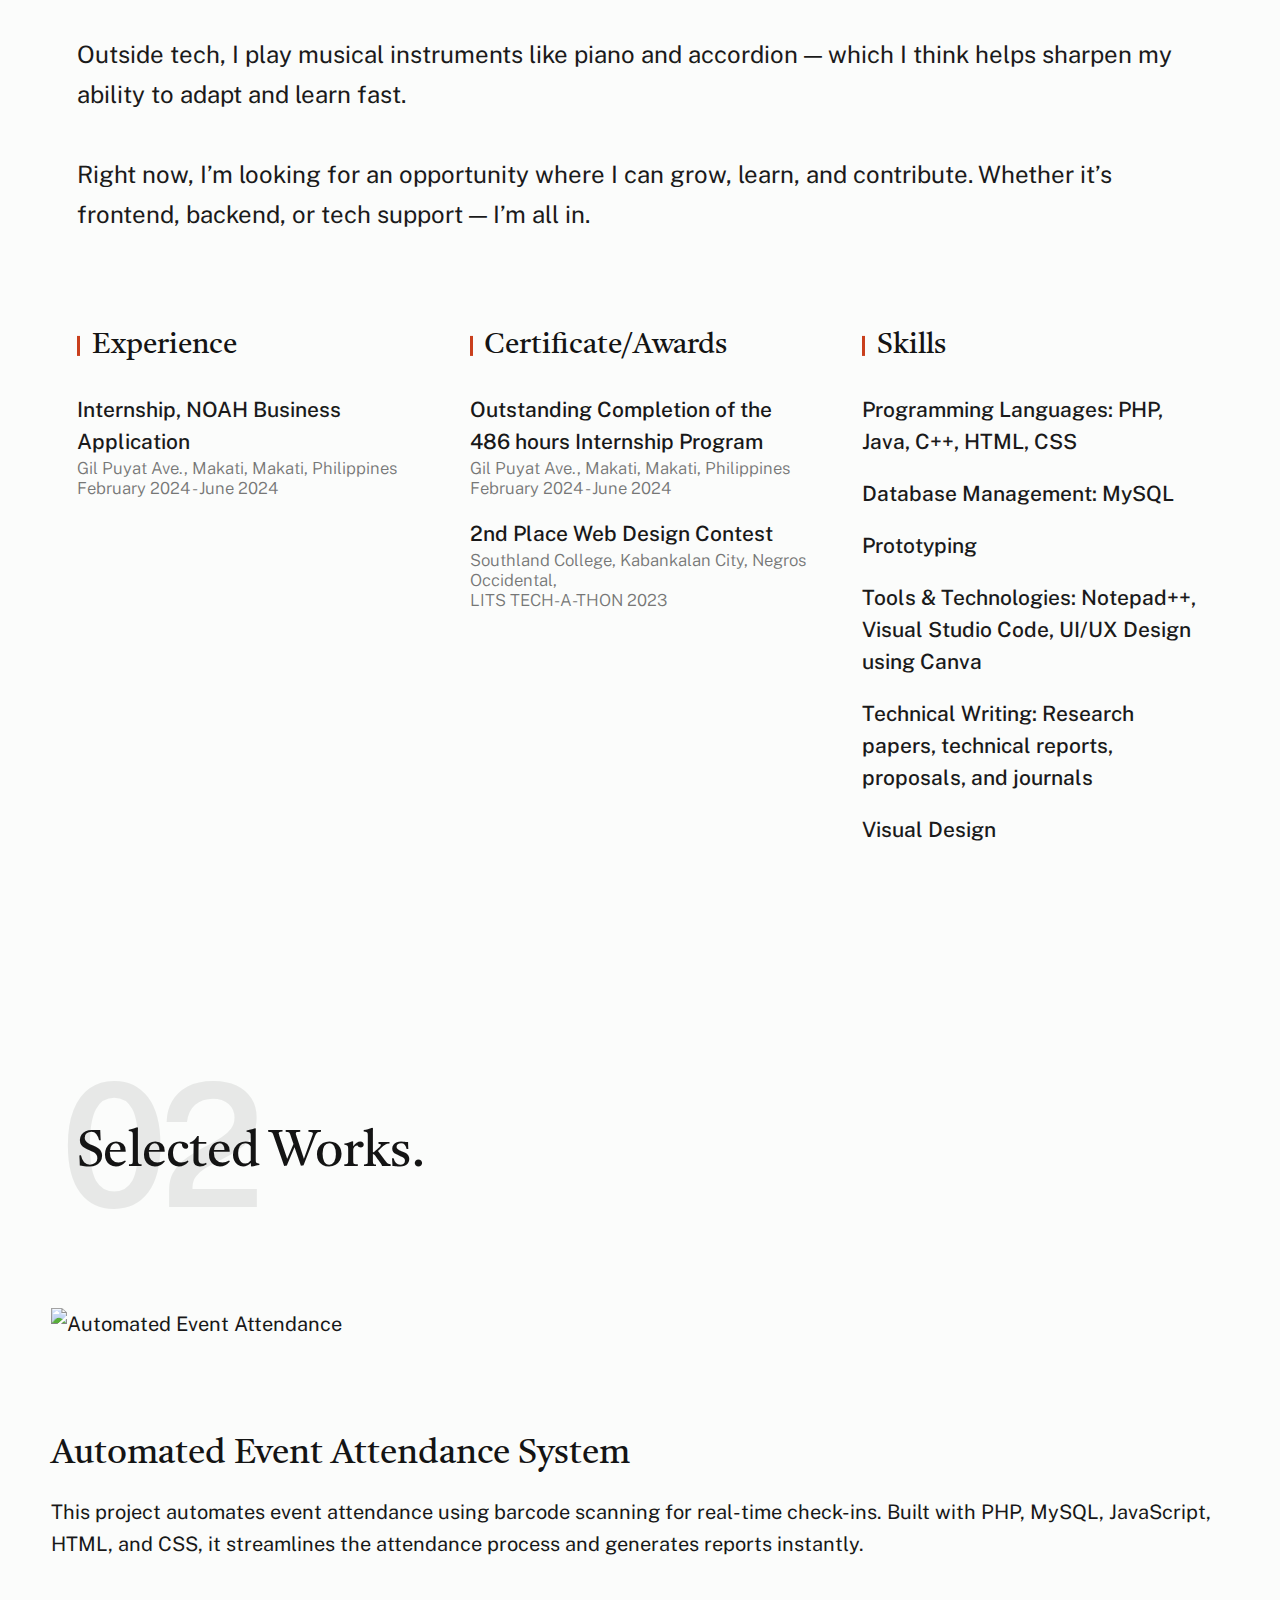
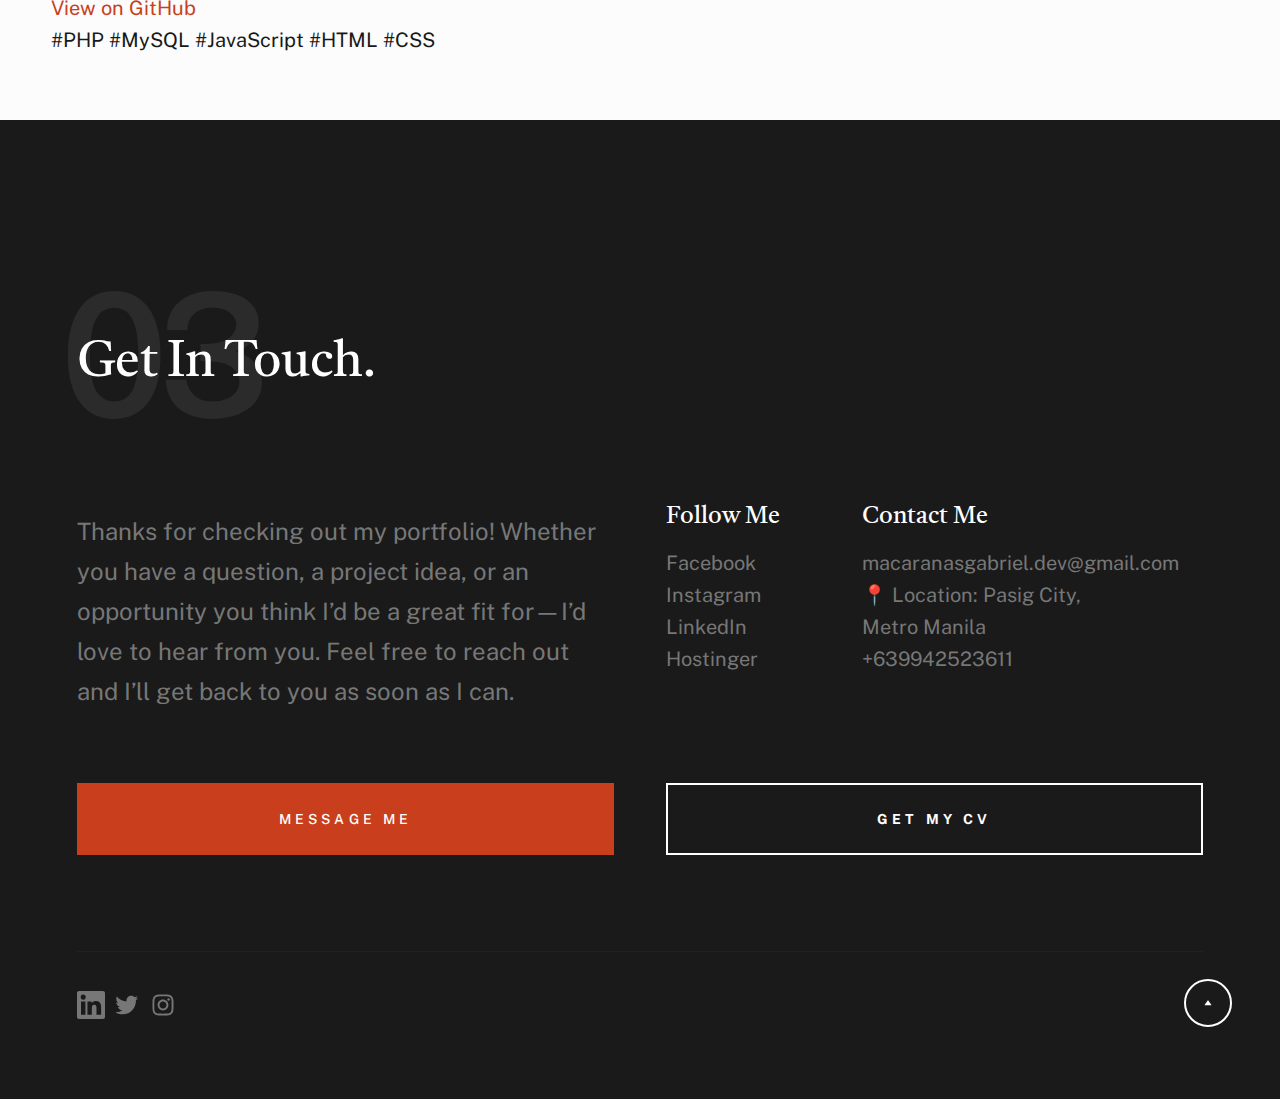
==== commit 99ca5429: "Update index.html" ====
--- a/index.html
+++ b/index.html
@@ -321,7 +321,7 @@
                             <ul class="link-list">
                                 <li><a href="mailto:#0">macaranasgabriel.dev@gmail.com</a></li>
                                 <li><a href="mailto:#0">📍 Location: Pasig City, Metro Manila</a></li>
-                                <li><a href="tel:+639055427300">+639055427300</a></li>
+                                <li><a href="tel:+639942523611">+639942523611</a></li>
                             </ul> 
                         </div>
                     </div>                    
